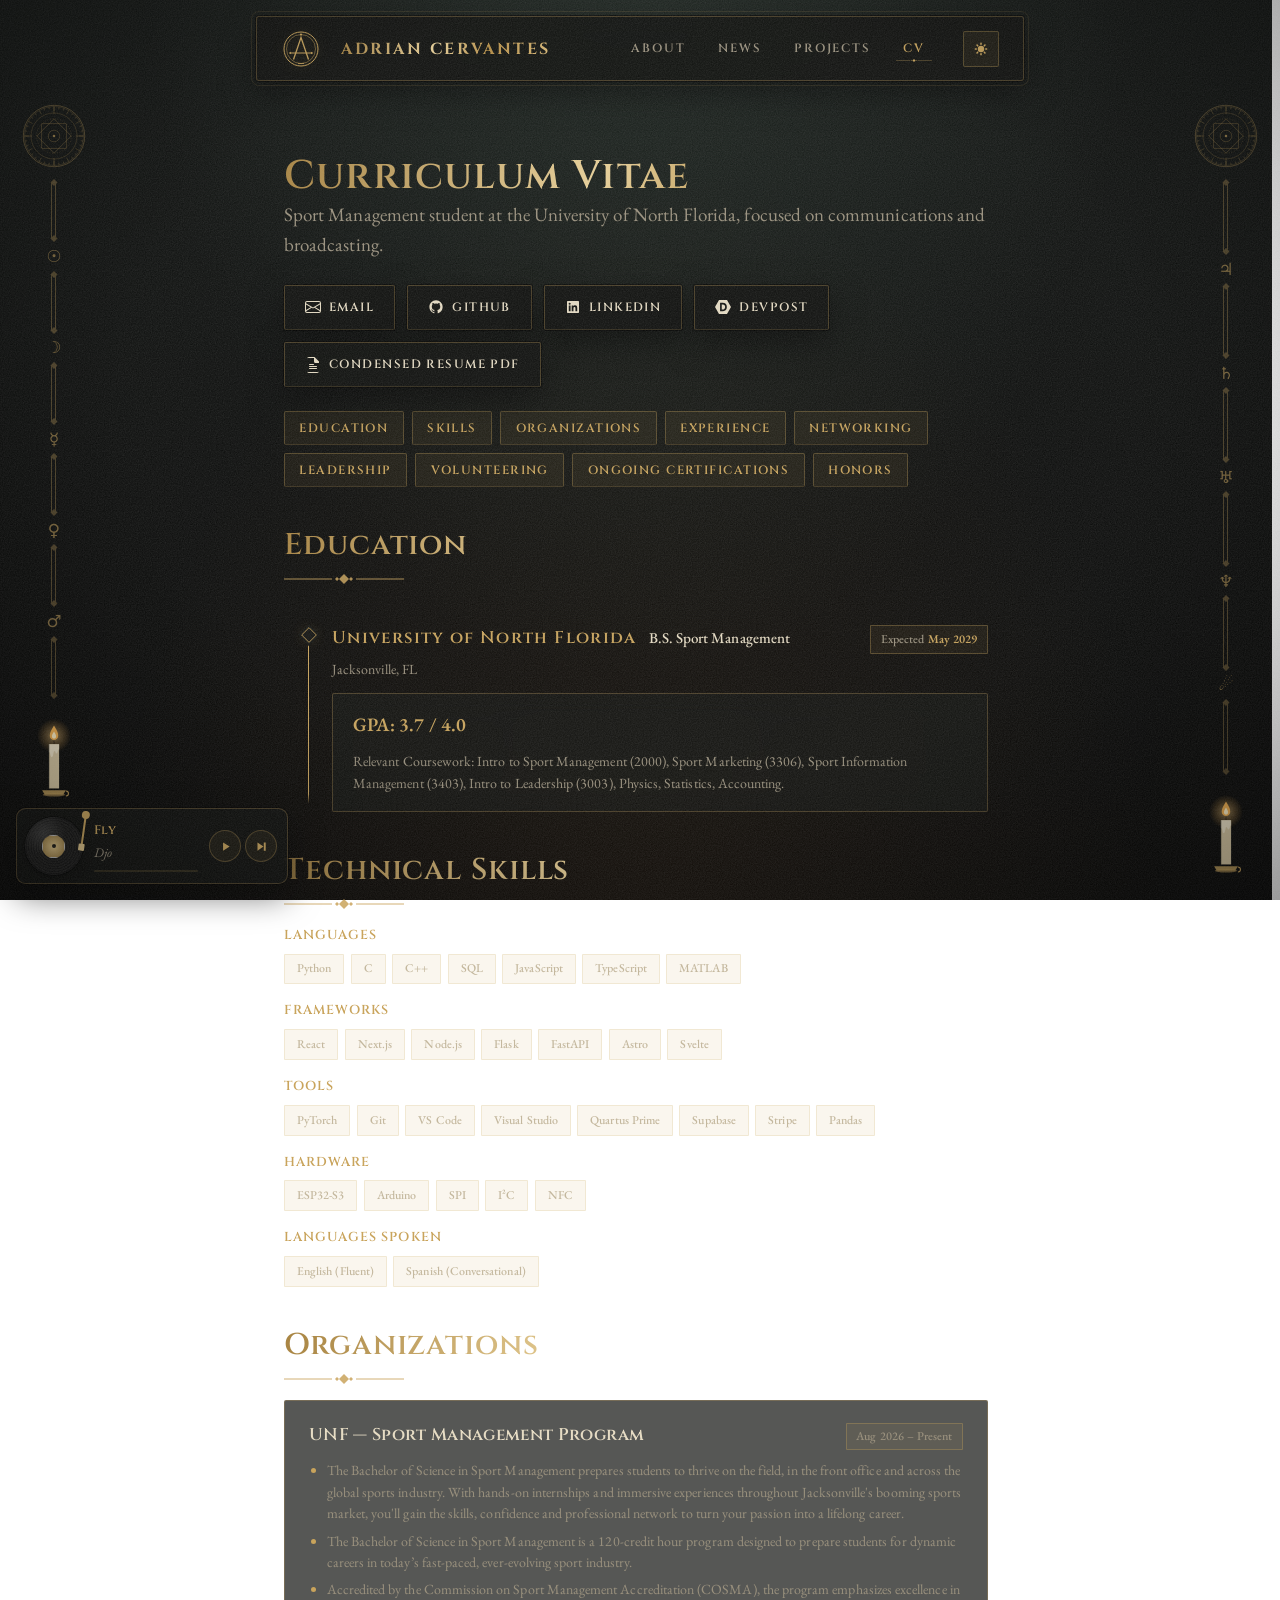
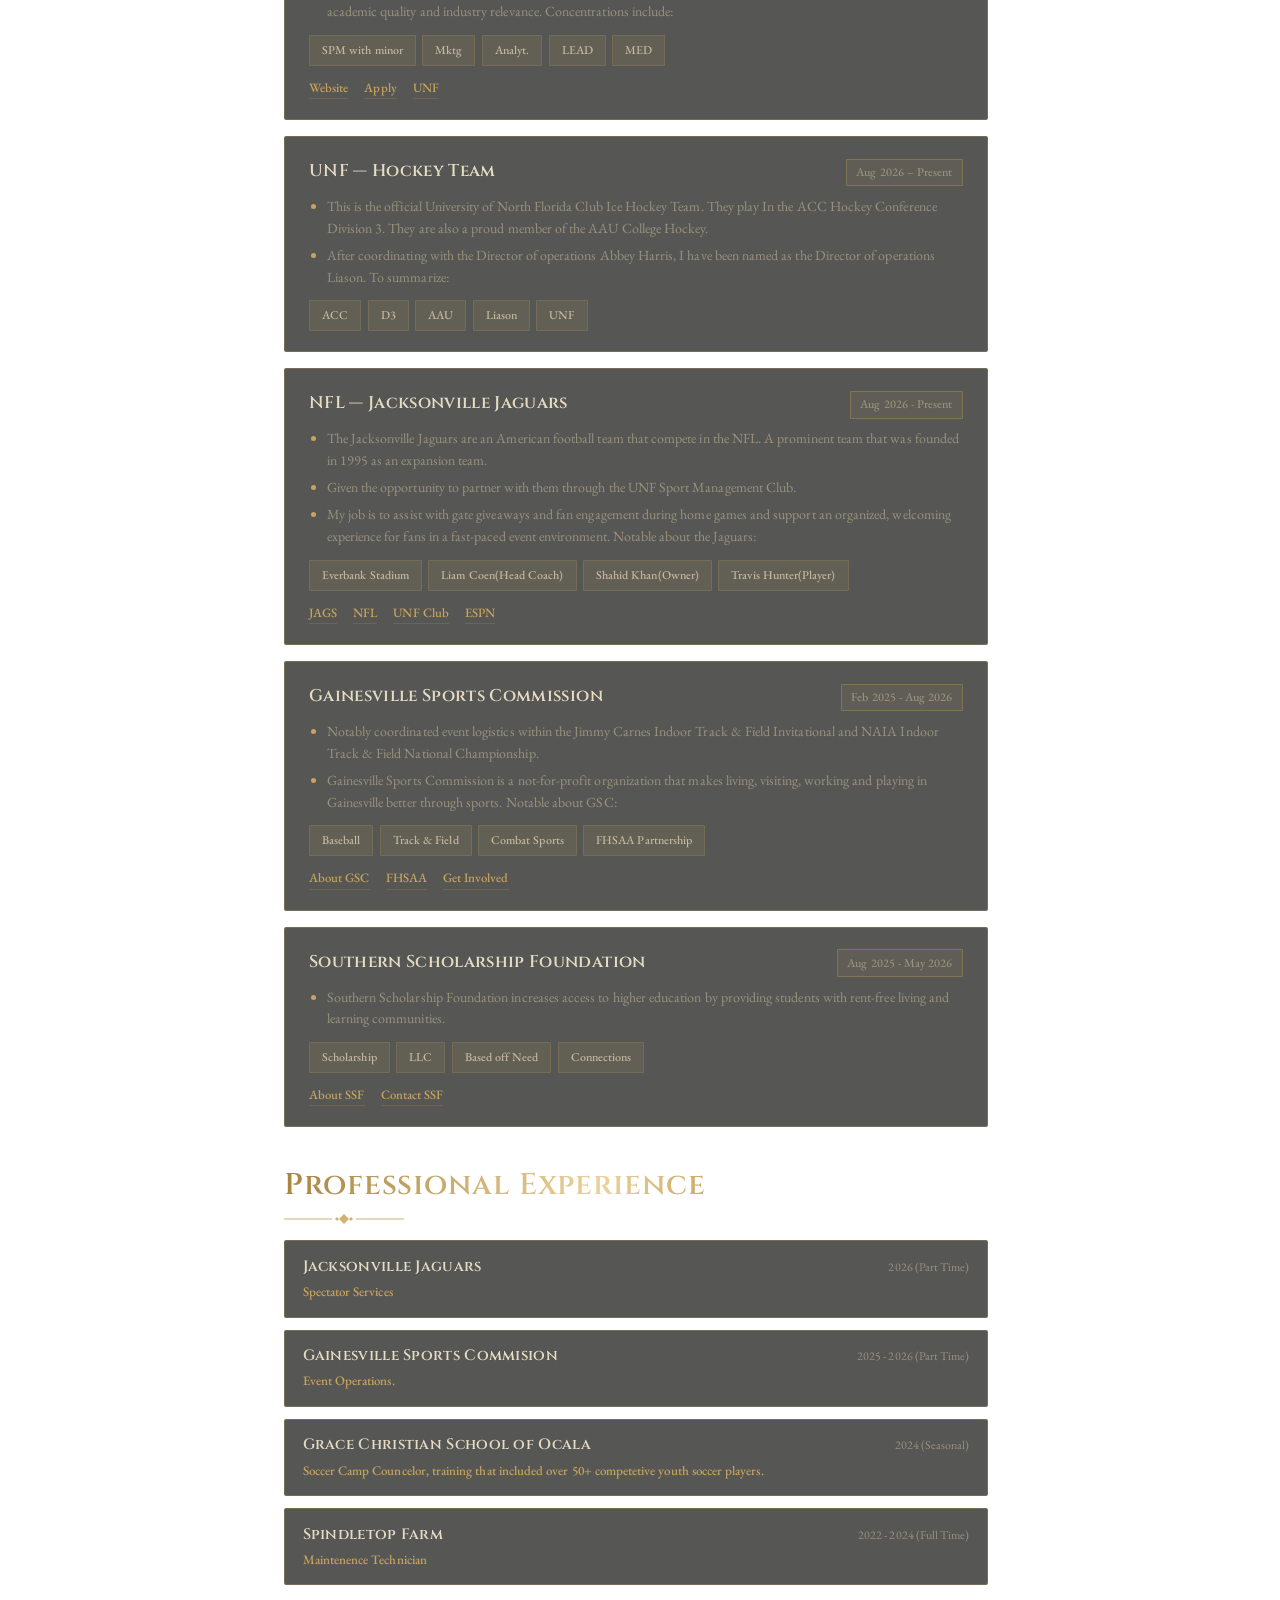
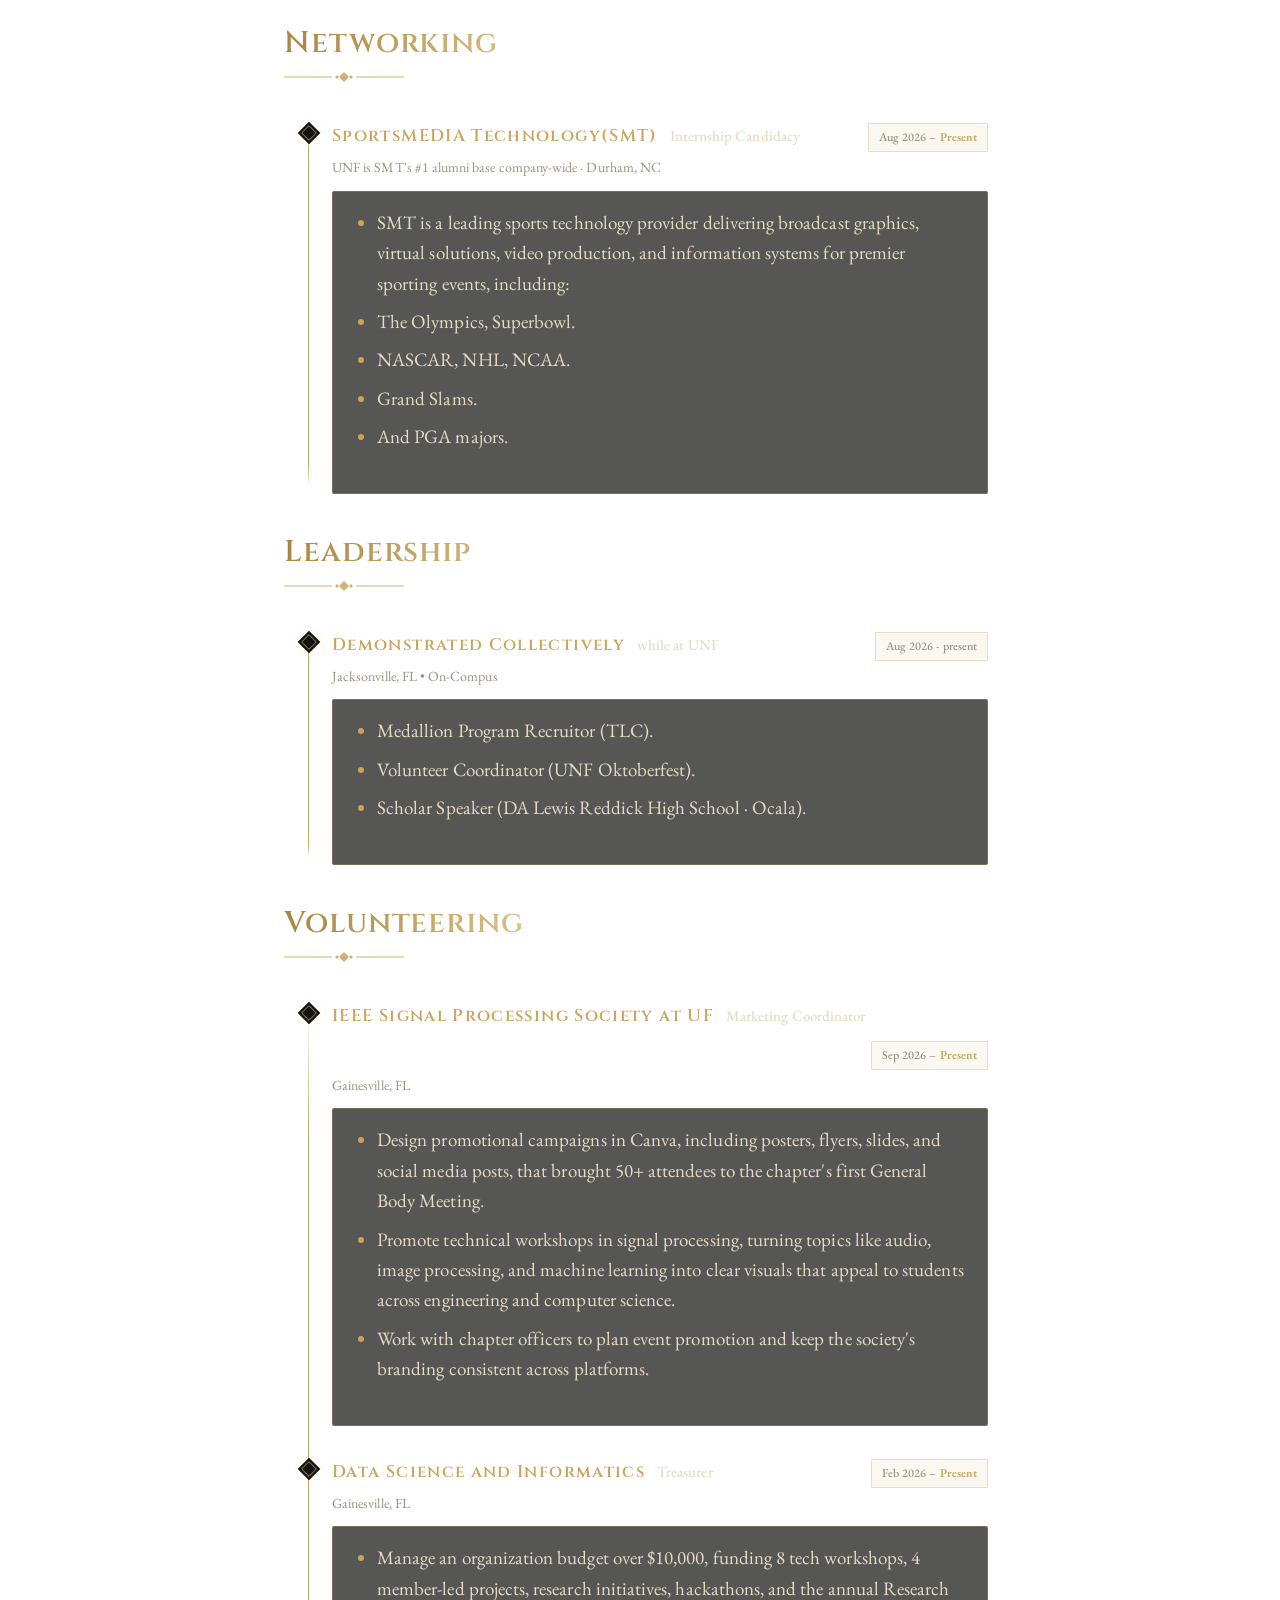
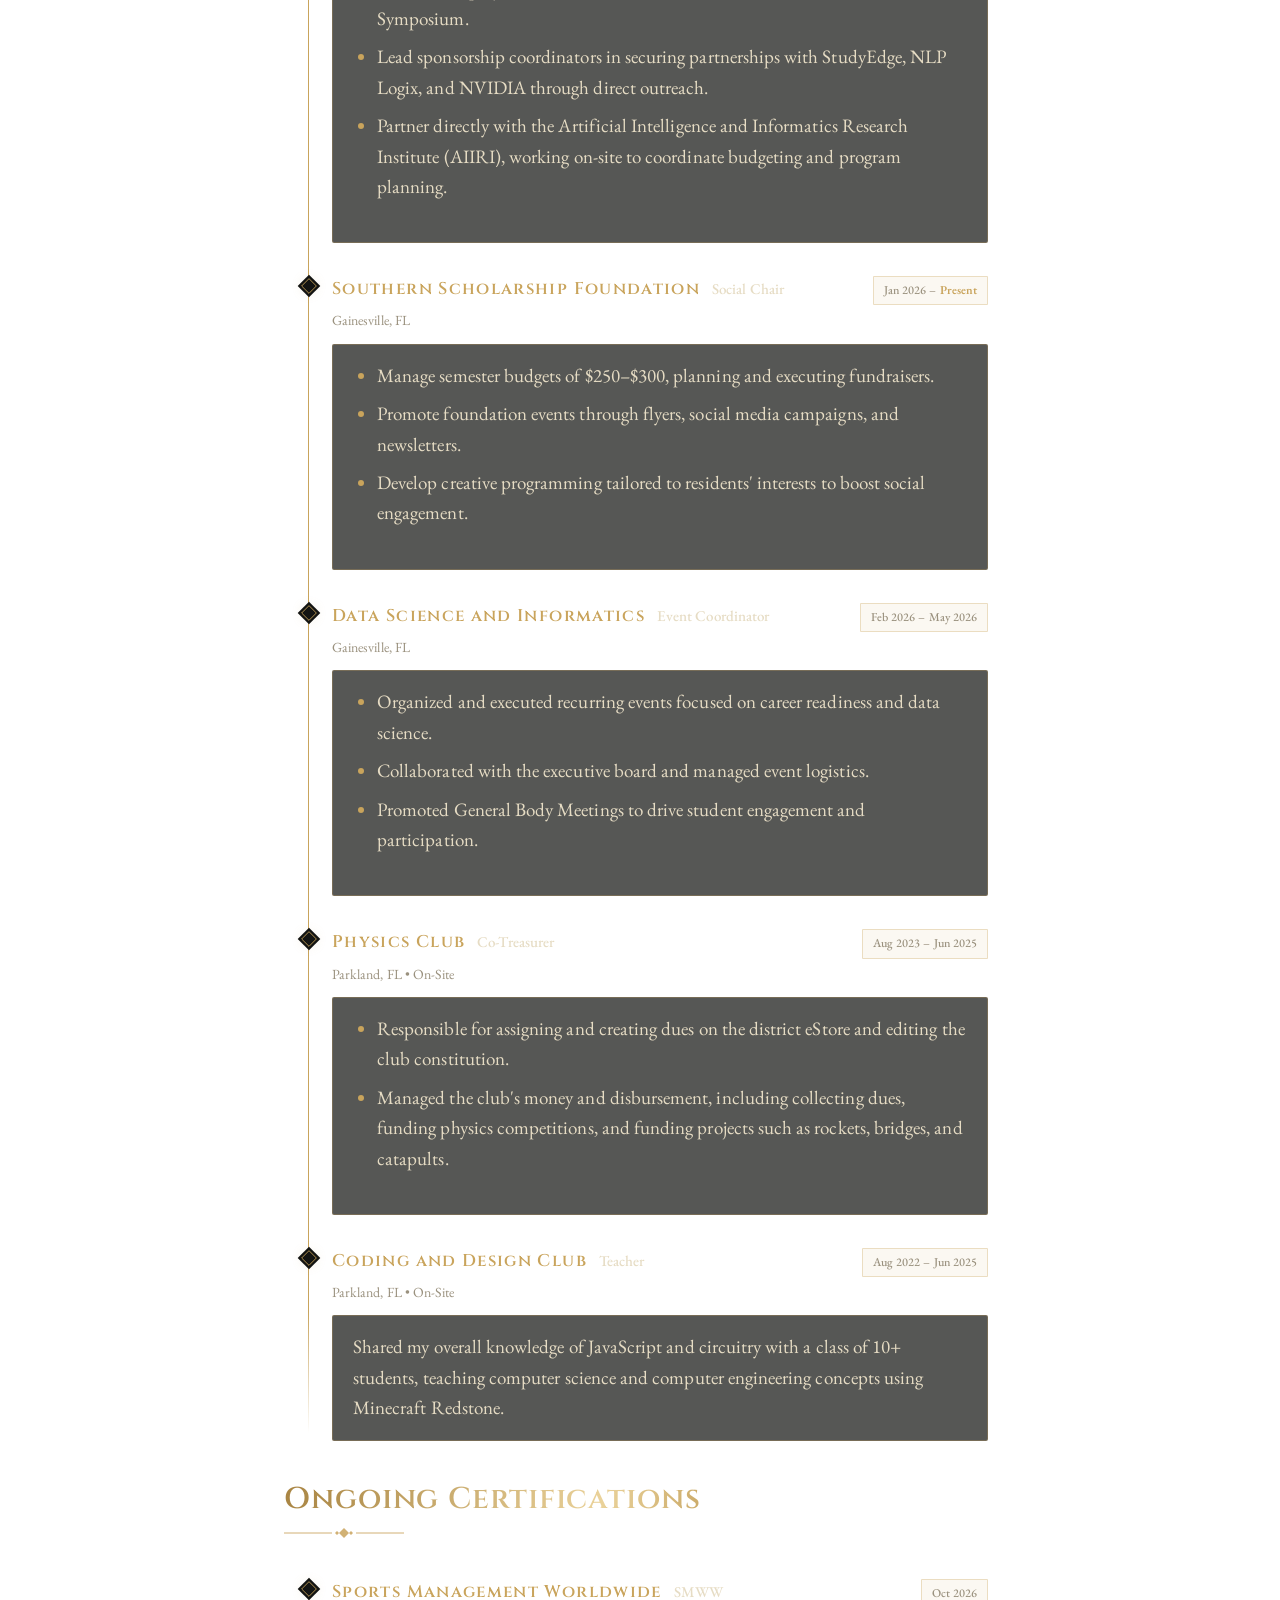
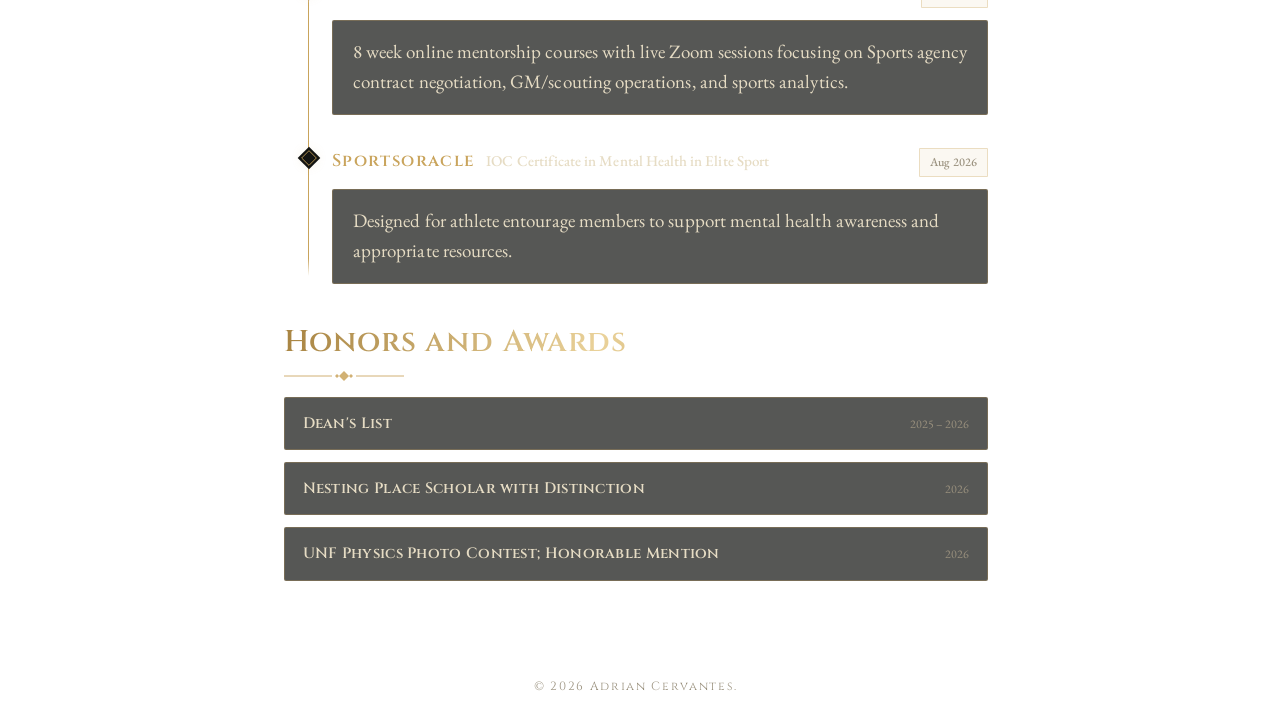
==== experience.html @ 5e9bd1b7 "Replace Bright Futures Program with UNF Physics Contest" ====
<!DOCTYPE html>
<html lang="en" class="scroll-smooth">
<head>
    <meta charset="UTF-8">
    <meta name="viewport" content="width=device-width, initial-scale=1.0">
    <title>CV - Adrian Cervantes</title>
    <meta name="description" content="CV of Adrian Cervantes - Sport Management student at the University of North Florida">
    <link rel="icon" type="image/x-icon" href="assets/favicon.ico">
    <link rel="stylesheet" href="styles.css">
    <link rel="preconnect" href="https://fonts.googleapis.com">
    <link rel="preconnect" href="https://fonts.gstatic.com" crossorigin>
    <link href="https://fonts.googleapis.com/css2?family=Cinzel:wght@400;600;700&family=EB+Garamond:ital,wght@0,400;0,500;0,600;1,400&display=swap" rel="stylesheet">
    <script>
        (function() {
            try {
                var saved = localStorage.getItem('theme');
                var theme = ['dark', 'light'].indexOf(saved) !== -1 ? saved : 'dark';
                document.documentElement.setAttribute('data-theme', theme);
            } catch (e) {
                document.documentElement.setAttribute('data-theme', 'dark');
            }
        })();
    </script>
</head>
<body class="bg-global-bg text-global-text antialiased">
    <!-- Fixed Header -->
    <header id="main-header" class="group">
        <div class="header-grid">
            <!-- Logo -->
            <div class="header-logo">
                <a href="index.html" class="group flex items-center">
                    <svg aria-hidden="true" viewBox="0 0 40 40" fill="none" stroke="currentColor" xmlns="http://www.w3.org/2000/svg" style="width: 2.5rem; height: 2.5rem; color: var(--color-primary);">
                        <title>Adrian Cervantes</title>
                        <circle cx="20" cy="20" r="17" stroke-width="1"/>
                        <circle cx="20" cy="20" r="14.5" stroke-width="0.5"/>
                        <path d="M12.5 30.5 20 8.5 27.5 30.5" stroke-width="1.3" stroke-linejoin="miter"/>
                        <path d="M9 24h22" stroke-width="1"/>
                        <path d="M8 24l1.2-1.2 1.2 1.2-1.2 1.2zM29.6 24l1.2-1.2 1.2 1.2-1.2 1.2z" fill="currentColor" stroke="none"/>
                        <circle cx="20" cy="5.6" r="1.1" fill="currentColor" stroke="none"/>
                        <path d="M17 34.5h6" stroke-width="0.8"/>
                    </svg>
                </a>
            </div>

            <!-- Title -->
            <div class="header-title">
                <a href="index.html" style="text-decoration: none; color: inherit;">
                    <span class="text-xl font-bold sm:text-2xl">Adrian Cervantes</span>
                </a>
            </div>

            <!-- Desktop Navigation -->
            <nav class="mobile-nav-menu header-nav" id="navigation-menu">
                <a href="index.html#about">About</a>
                <a href="news.html">News</a>
                <a href="projects.html">Projects</a>
                <a href="experience.html" class="active">CV</a>
            </nav>

            <!-- Controls -->
            <div class="header-controls">
                <!-- Theme Toggle -->
                <button id="theme-toggle" aria-label="Switch to dark theme">
                    <svg class="sun-icon h-4 w-4" fill="currentColor" viewBox="0 0 20 20">
                        <path fill-rule="evenodd" d="M10 2a1 1 0 011 1v1a1 1 0 11-2 0V3a1 1 0 011-1zm4 8a4 4 0 11-8 0 4 4 0 018 0zm-.464 4.95l.707.707a1 1 0 001.414-1.414l-.707-.707a1 1 0 00-1.414 1.414zm2.12-10.607a1 1 0 010 1.414l-.706.707a1 1 0 11-1.414-1.414l.707-.707a1 1 0 011.414 0zM17 11a1 1 0 100-2h-1a1 1 0 100 2h1zm-7 4a1 1 0 011 1v1a1 1 0 11-2 0v-1a1 1 0 011-1zM5.05 6.464A1 1 0 106.465 5.05l-.708-.707a1 1 0 00-1.414 1.414l.707.707zm1.414 8.486l-.707.707a1 1 0 01-1.414-1.414l.707-.707a1 1 0 011.414 1.414zM4 11a1 1 0 100-2H3a1 1 0 000 2h1z" clip-rule="evenodd"></path>
                    </svg>
                    <svg class="moon-icon h-4 w-4" fill="currentColor" viewBox="0 0 20 20">
                        <path d="M17.293 13.293A8 8 0 016.707 2.707a8.001 8.001 0 1010.586 10.586z"></path>
                    </svg>
                </button>


                <!-- Mobile Menu Toggle -->
                <button id="toggle-navigation-menu" aria-expanded="false" aria-label="Toggle navigation menu">
                    <svg class="h-5 w-5" fill="none" stroke="currentColor" viewBox="0 0 24 24">
                        <path stroke-linecap="round" stroke-linejoin="round" stroke-width="2" d="M4 6h16M4 12h16M4 18h16"></path>
                    </svg>
                    <svg class="h-5 w-5" fill="none" stroke="currentColor" viewBox="0 0 24 24">
                        <path stroke-linecap="round" stroke-linejoin="round" stroke-width="2" d="M6 18L18 6M6 6l12 12"></path>
                    </svg>
                </button>
            </div>
        </div>
    </header>

    <!-- Main Content -->
    <main class="mx-auto max-w-3xl px-4 sm:px-8">
        <!-- CV Section -->
        <section id="cv" class="mb-16">
            <div class="prose" id="experience-content">
                <h1>Curriculum Vitae</h1>
                <p style="margin-top: -1rem; color: var(--color-secondary);">Sport Management student at the University of North Florida, focused on communications and broadcasting.</p>

                <div class="contact-links" style="margin-top: 1rem; margin-bottom: 0;">
                    <a href="mailto:n01603482@unf.edu">
                        <svg xmlns="http://www.w3.org/2000/svg" width="16" height="16" fill="currentColor" viewBox="0 0 16 16"><path d="M0 4a2 2 0 0 1 2-2h12a2 2 0 0 1 2 2v8a2 2 0 0 1-2 2H2a2 2 0 0 1-2-2zm2-1a1 1 0 0 0-1 1v.217l7 4.2 7-4.2V4a1 1 0 0 0-1-1zm13 2.383-4.708 2.825L15 11.105zm-.034 6.876-5.64-3.471L8 9.583l-1.326-.795-5.64 3.47A1 1 0 0 0 2 13h12a1 1 0 0 0 .966-.741M1 11.105l4.708-2.897L1 5.383z"/></svg>
                        Email
                    </a>
                    <a href="https://github.com/cervantesac2345-coder" target="_blank" rel="noopener">
                        <svg xmlns="http://www.w3.org/2000/svg" width="16" height="16" fill="currentColor" viewBox="0 0 24 24"><path fill-rule="evenodd" clip-rule="evenodd" d="M12.026 2c-5.509 0-9.974 4.465-9.974 9.974 0 4.406 2.857 8.145 6.821 9.465.499.09.679-.217.679-.481 0-.237-.008-.865-.011-1.696-2.775.602-3.361-1.338-3.361-1.338-.452-1.152-1.107-1.459-1.107-1.459-.905-.619.069-.605.069-.605 1.002.07 1.527 1.028 1.527 1.028.89 1.524 2.336 1.084 2.902.829.091-.645.351-1.085.635-1.334-2.214-.251-4.542-1.107-4.542-4.93 0-1.087.389-1.979 1.024-2.675-.101-.253-.446-1.268.099-2.64 0 0 .837-.269 2.742 1.021a9.582 9.582 0 0 1 2.496-.336 9.554 9.554 0 0 1 2.496.336c1.906-1.291 2.742-1.021 2.742-1.021.545 1.372.203 2.387.099 2.64.64.696 1.024 1.587 1.024 2.675 0 3.833-2.33 4.675-4.552 4.922.355.308.675.916.675 1.846 0 1.334-.012 2.41-.012 2.737 0 .267.178.577.687.479C19.146 20.115 22 16.379 22 11.974 22 6.465 17.535 2 12.026 2z"/></svg>
                        GitHub
                    </a>
                    <a href="https://www.linkedin.com/in/adrian-cervantes-%E2%84%A2%EF%B8%8F-39b994387/" target="_blank" rel="noopener">
                        <svg xmlns="http://www.w3.org/2000/svg" width="16" height="16" fill="currentColor" viewBox="0 0 24 24"><path d="M20 3H4a1 1 0 0 0-1 1v16a1 1 0 0 0 1 1h16a1 1 0 0 0 1-1V4a1 1 0 0 0-1-1zM8.339 18.337H5.667v-8.59h2.672v8.59zM7.003 8.574a1.548 1.548 0 1 1 0-3.096 1.548 1.548 0 0 1 0 3.096zm11.335 9.763h-2.669V14.16c0-.996-.018-2.277-1.388-2.277-1.39 0-1.601 1.086-1.601 2.207v4.248h-2.667v-8.59h2.56v1.174h.037c.355-.675 1.227-1.387 2.524-1.387 2.704 0 3.203 1.778 3.203 4.092v4.71z"/></svg>
                        LinkedIn
                    </a>
                    <a href="https://devpost.com/cervantesac2345?ref_content=user-portfolio&ref_feature=portfolio&ref_medium=global-nav" target="_blank" rel="noopener">
                        <svg role="img" xmlns="http://www.w3.org/2000/svg" width="16" height="16" fill="currentColor" viewBox="0 0 24 24"><path d="M6.002 1.61L0 12.004 6.002 22.39h11.996L24 12.004 17.998 1.61zm1.593 4.084h3.947c3.605 0 6.276 1.695 6.276 6.31 0 4.436-3.21 6.302-6.456 6.302H7.595zm2.517 2.449v7.714h1.241c2.646 0 3.862-1.55 3.862-3.861.009-2.569-1.096-3.853-3.767-3.853Z"/></svg>
                        Devpost
                    </a>
                    <a href="Adrian Cervantes UResume (1).pdf" target="_blank" rel="noopener">
                        <svg xmlns="http://www.w3.org/2000/svg" width="16" height="16" fill="currentColor" viewBox="0 0 16 16"><path d="M4 0a2 2 0 0 0-2 2v12a2 2 0 0 0 2 2h8a2 2 0 0 0 2-2V4.5L9.5 0H4zM9 1v3.5A1.5 1.5 0 0 0 10.5 6H14v8a1 1 0 0 1-1 1H3a1 1 0 0 1-1-1V2a1 1 0 0 1 1-1h6z"/><path d="M4.5 12a.5.5 0 0 1 0-1h7a.5.5 0 0 1 0 1h-7zm0-2a.5.5 0 0 1 0-1h7a.5.5 0 0 1 0 1h-7zm0-2a.5.5 0 0 1 0-1h4a.5.5 0 0 1 0 1h-4z"/></svg>
                        Condensed Resume PDF
                    </a>
                </div>

                <!-- Jump Nav -->
                <nav class="cv-jumpnav">
                    <a href="#cv-education">Education</a>
                    <a href="#cv-skills">Skills</a>
                    <a href="#cv-projects">Organizations</a>
                    <a href="#cv-hackathons">Experience</a>
                    <a href="#cv-research">Networking</a>
                    <a href="#cv-work">Leadership</a>
                    <a href="#cv-leadership">Volunteering</a>
                    <a href="#cv-certifications">Ongoing Certifications</a>
                    <a href="#cv-honors">Honors</a>
                </nav>

                <!-- Education -->
                <h2 id="cv-education">Education</h2>
                <div class="timeline">
                    <div class="timeline-item">
                        <span class="timeline-dot"></span>
                        <div class="timeline-header">
                            <span class="timeline-org">University of North Florida</span>
                            <span class="timeline-role">B.S. Sport Management</span>
                            <span class="timeline-dates">Expected <strong class="text-accent">May 2029</strong></span>
                        </div>
                        <div class="timeline-meta">Jacksonville, FL</div>
                        <div class="timeline-desc">
                            <strong style="color: var(--color-primary);">GPA: 3.7 / 4.0</strong>
                            <div style="margin-top: 0.6rem; font-size: 0.875rem; color: var(--color-secondary);">
                                Relevant Coursework: Intro to Sport Management (2000), Sport Marketing (3306), Sport Information Management (3403), Intro to Leadership (3003), Physics, Statistics, Accounting.
                            </div>
                        </div>
                    </div>
                </div>

                <!-- Skills -->
                <h2 id="cv-skills">Technical Skills</h2>
                <div class="skill-row">
                    <span class="skill-label">Languages</span>
                    <div class="skill-chips">
                        <span class="skill-chip">Python</span>
                        <span class="skill-chip">C</span>
                        <span class="skill-chip">C++</span>
                        <span class="skill-chip">SQL</span>
                        <span class="skill-chip">JavaScript</span>
                        <span class="skill-chip">TypeScript</span>
                        <span class="skill-chip">MATLAB</span>
                    </div>
                </div>
                <div class="skill-row">
                    <span class="skill-label">Frameworks</span>
                    <div class="skill-chips">
                        <span class="skill-chip">React</span>
                        <span class="skill-chip">Next.js</span>
                        <span class="skill-chip">Node.js</span>
                        <span class="skill-chip">Flask</span>
                        <span class="skill-chip">FastAPI</span>
                        <span class="skill-chip">Astro</span>
                        <span class="skill-chip">Svelte</span>
                    </div>
                </div>
                <div class="skill-row">
                    <span class="skill-label">Tools</span>
                    <div class="skill-chips">
                        <span class="skill-chip">PyTorch</span>
                        <span class="skill-chip">Git</span>
                        <span class="skill-chip">VS Code</span>
                        <span class="skill-chip">Visual Studio</span>
                        <span class="skill-chip">Quartus Prime</span>
                        <span class="skill-chip">Supabase</span>
                        <span class="skill-chip">Stripe</span>
                        <span class="skill-chip">Pandas</span>
                    </div>
                </div>
                <div class="skill-row">
                    <span class="skill-label">Hardware</span>
                    <div class="skill-chips">
                        <span class="skill-chip">ESP32-S3</span>
                        <span class="skill-chip">Arduino</span>
                        <span class="skill-chip">SPI</span>
                        <span class="skill-chip">I&#178;C</span>
                        <span class="skill-chip">NFC</span>
                    </div>
                </div>
                <div class="skill-row">
                    <span class="skill-label">Languages Spoken</span>
                    <div class="skill-chips">
                        <span class="skill-chip">English (Fluent)</span>
                        <span class="skill-chip">Spanish (Conversational)</span>
                    </div>
                </div>

                <!-- Organizations -->
                <h2 id="cv-projects">Organizations</h2>

                <div class="cv-project-entry">
                    <div class="cv-project-header">
                        <span class="cv-project-title">UNF — Sport Management Program</span>
                        <span class="cv-project-meta">Aug 2026 – Present</span>
                    </div>
                    <div class="cv-project-desc">
                        <ul>
                            <li>The Bachelor of Science in Sport Management prepares students to thrive on the field, in the front office and across the global sports industry. With hands-on internships and immersive experiences throughout Jacksonville's booming sports market, you'll gain the skills, confidence and professional network to turn your passion into a lifelong career.</li>
                            <li>The Bachelor of Science in Sport Management is a 120-credit hour program designed to prepare students for dynamic careers in today’s fast-paced, ever-evolving sport industry.</li>
                            <li> Accredited by the Commission on Sport Management Accreditation (COSMA), the program emphasizes excellence in academic quality and industry relevance. Concentrations include:</li>
                        </ul>
                    </div>
                    <div class="cv-project-tags">
                        <span class="skill-chip">SPM with minor</span>
                        <span class="skill-chip">Mktg</span>
                        <span class="skill-chip">Analyt.</span>
                        <span class="skill-chip">LEAD</span>
                        <span class="skill-chip">MED</span>
                    </div>
                    <div class="cv-project-links">
                        <a href="https://www.unf.edu/silverfield/loci/sport/index.html" target="_blank" rel="noopener">Website</a>
                        <a href="https://www.unf.edu/apply/index.html" target="_blank" rel="noopener">Apply</a>
                        <a href="https://www.unf.edu/">UNF</a>
                    </div>
                </div>

                <div class="cv-project-entry">
                    <div class="cv-project-header">
                        <span class="cv-project-title">UNF — Hockey Team</span>
                        <span class="cv-project-meta">Aug 2026 – Present</span>
                    </div>
                    <div class="cv-project-desc">
                        <ul>
                            <li>This is the official University of North Florida Club Ice Hockey Team. They play In the ACC Hockey Conference Division 3. They are also a proud member of the AAU College Hockey.</li>
                            <li>After coordinating with the Director of operations Abbey Harris, I have been named as the Director of operations Liason. To summarize:</li>
                        </ul>
                    </div>
                    <div class="cv-project-tags">
                        <span class="skill-chip">ACC</span>
                        <span class="skill-chip">D3</span>
                        <span class="skill-chip">AAU</span>
                        <span class="skill-chip">Liason</span>
                        <span class="skill-chip">UNF</span>
                    </div>
                </div>

                <div class="cv-project-entry">
                    <div class="cv-project-header">
                        <span class="cv-project-title">NFL — Jacksonville Jaguars</span>
                        <span class="cv-project-meta">Aug 2026 - Present</span>
                    </div>
                    <div class="cv-project-desc">
                        <ul>
                            <li>The Jacksonville Jaguars are an American football team that compete in the NFL. A prominent team that was founded in 1995 as an expansion team.</li>
                            <li>Given the opportunity to partner with them through the UNF Sport Management Club.</li>
                            <li>My job is to assist with gate giveaways and fan engagement during home games and support an organized, welcoming experience for fans in a fast-paced event environment. Notable about the Jaguars:</li>
                        </ul>
                    </div>
                    <div class="cv-project-tags">
                        <span class="skill-chip">Everbank Stadium</span>
                        <span class="skill-chip">Liam Coen(Head Coach)</span>
                        <span class="skill-chip">Shahid Khan(Owner)</span>
                        <span class="skill-chip">Travis Hunter(Player)</span>
                    </div>
                    <div class="cv-project-links">
                        <a href="https://www.jaguars.com/" target="_blank" rel="noopener">JAGS</a>
                        <a href="https://www.nfl.com/" target="_blank" rel="noopener">NFL</a>
                        <a href="https://www.instagram.com/unfsportmanagement/" target="_blank" rel="noopener">UNF Club</a>
                        <a href="https://www.espn.com/nfl/team/_/name/jax/jacksonville-jaguars" target="_blank" rel="noopener">ESPN</a>
                    </div>
                </div>

                <div class="cv-project-entry">
                    <div class="cv-project-header">
                        <span class="cv-project-title">Gainesville Sports Commission</span>
                        <span class="cv-project-meta">Feb 2025 - Aug 2026</span>
                    </div>
                    <div class="cv-project-desc">
                        <ul>
                            <li>Notably coordinated event logistics within the Jimmy Carnes Indoor Track & Field Invitational and NAIA Indoor Track & Field National Championship.</li>
                            <li>Gainesville Sports Commission is a not-for-profit organization that makes living, visiting, working and playing in Gainesville better through sports. Notable about GSC:</li>
                        </ul>
                    </div>
                    <div class="cv-project-tags">
                        <span class="skill-chip">Baseball</span>
                        <span class="skill-chip">Track & Field</span>
                        <span class="skill-chip">Combat Sports</span>
                        <span class="skill-chip">FHSAA Partnership</span>
                    </div>
                    <div class="cv-project-links">
                        <a href="https://www.gainesvillesportscommission.com/" target="_blank" rel="noopener">About GSC</a>
                        <a href="https://fhsaa.com/" target="_blank" rel="noopener">FHSAA</a>
                        <a href="https://www.gainesvillesportscommission.com/contact-us/">Get Involved</a>
                    </div>
                </div>

                <div class="cv-project-entry">
                    <div class="cv-project-header">
                        <span class="cv-project-title">Southern Scholarship Foundation</span>
                        <span class="cv-project-meta">Aug 2025 - May 2026</span>
                    </div>
                    <div class="cv-project-desc">
                        <ul>
                            <li>Southern Scholarship Foundation increases access to higher education by providing students with rent-free living and learning communities.</li>
                        </ul>
                    </div>
                    <div class="cv-project-tags">
                        <span class="skill-chip">Scholarship</span>
                        <span class="skill-chip">LLC</span>
                        <span class="skill-chip">Based off Need</span>
                        <span class="skill-chip">Connections</span>
                    </div>
                    <div class="cv-project-links">
                        <a href="https://southernscholarship.org/about-ssf/">About SSF</a>
                        <a href="https://southernscholarship.org/contact/">Contact SSF</a>
                    </div>
                </div>


                <!-- Professional Experience -->
                <h2 id="cv-hackathons">Professional Experience</h2>

                <div class="honors-list">
                    <div class="honor-item">
                        <span class="honor-title">Jacksonville Jaguars</span>
                        <span class="honor-year">2026 (Part Time)</span>
                        <span class="honor-note">Spectator Services</span>
                    </div>
                    <div class="honor-item">
                        <span class="honor-title">Gainesville Sports Commision</span>
                        <span class="honor-year">2025 - 2026 (Part Time)</span>
                        <span class="honor-note">Event Operations.</span>
                    </div>
                    <div class="honor-item">
                        <span class="honor-title">Grace Christian School of Ocala</span>
                        <span class="honor-year">2024 (Seasonal)</span>
                        <span class="honor-note">Soccer Camp Councelor, training that included over 50+ competetive youth soccer players.</span>
                    </div>
                    <div class="honor-item">
                        <span class="honor-title">Spindletop Farm</span>
                        <span class="honor-year">2022 - 2024 (Full Time)</span>
                        <span class="honor-note">Maintenence Technician</span>
                    </div>
                </div>

                <!-- Networking -->
                <h2 id="cv-research">Networking</h2>
                <div class="timeline">
                    <div class="timeline-item">
                        <span class="timeline-dot"></span>
                        <div class="timeline-header">
                            <span class="timeline-org">SportsMEDIA Technology(SMT)</span>
                            <span class="timeline-role">Internship Candidacy</span>
                            <span class="timeline-dates">Aug 2026 – <strong class="text-accent">Present</strong></span>
                        </div>
                        <div class="timeline-meta">UNF is SMT's #1 alumni base company-wide · Durham, NC</div>
                        <div class="timeline-desc">
                            <ul>
                                <li>SMT is a leading sports technology provider delivering broadcast graphics, virtual solutions, video production, and information systems for premier sporting events, including:</li>
                                <li>The Olympics, Superbowl.</li>
                                <li>NASCAR, NHL, NCAA.</li>
                                <li>Grand Slams.</li>
                                <li>And PGA majors.</li>
                            </ul>
                        </div>
                    </div>
                </div>

                <!-- Leadership -->
                <h2 id="cv-work">Leadership</h2>
                <div class="timeline">
                    <div class="timeline-item">
                        <span class="timeline-dot"></span>
                        <div class="timeline-header">
                            <span class="timeline-org">Demonstrated Collectively</span>
                            <span class="timeline-role">while at UNF</span>
                            <span class="timeline-dates">Aug 2026 - present</span>
                        </div>
                        <div class="timeline-meta">Jacksonville, FL • On-Compus</div>
                        <div class="timeline-desc">
                            <ul>
                                <li>Medallion Program Recruitor (TLC).</li>
                                <li>Volunteer Coordinator (UNF Oktoberfest).</li>
                                <li>Scholar Speaker (DA Lewis Reddick High School · Ocala).</li>
                            </ul>
                        </div>
                    </div>
                </div>

                <!-- Volunteering -->
                <h2 id="cv-leadership">Volunteering</h2>
                <div class="timeline">
                    <div class="timeline-item">
                        <span class="timeline-dot"></span>
                        <div class="timeline-header">
                            <span class="timeline-org">IEEE Signal Processing Society at UF</span>
                            <span class="timeline-role">Marketing Coordinator</span>
                            <span class="timeline-dates">Sep 2026 – <strong class="text-accent">Present</strong></span>
                        </div>
                        <div class="timeline-meta">Gainesville, FL</div>
                        <div class="timeline-desc">
                            <ul>
                                <li>Design promotional campaigns in Canva, including posters, flyers, slides, and social media posts, that brought 50+ attendees to the chapter's first General Body Meeting.</li>
                                <li>Promote technical workshops in signal processing, turning topics like audio, image processing, and machine learning into clear visuals that appeal to students across engineering and computer science.</li>
                                <li>Work with chapter officers to plan event promotion and keep the society's branding consistent across platforms.</li>
                            </ul>
                        </div>
                    </div>

                    <div class="timeline-item">
                        <span class="timeline-dot"></span>
                        <div class="timeline-header">
                            <span class="timeline-org">Data Science and Informatics</span>
                            <span class="timeline-role">Treasurer</span>
                            <span class="timeline-dates">Feb 2026 – <strong class="text-accent">Present</strong></span>
                        </div>
                        <div class="timeline-meta">Gainesville, FL</div>
                        <div class="timeline-desc">
                            <ul>
                                <li>Manage an organization budget over $10,000, funding 8 tech workshops, 4 member-led projects, research initiatives, hackathons, and the annual Research Symposium.</li>
                                <li>Lead sponsorship coordinators in securing partnerships with StudyEdge, NLP Logix, and NVIDIA through direct outreach.</li>
                                <li>Partner directly with the Artificial Intelligence and Informatics Research Institute (AIIRI), working on-site to coordinate budgeting and program planning.</li>
                            </ul>
                        </div>
                    </div>

                    <div class="timeline-item">
                        <span class="timeline-dot"></span>
                        <div class="timeline-header">
                            <span class="timeline-org">Southern Scholarship Foundation</span>
                            <span class="timeline-role">Social Chair</span>
                            <span class="timeline-dates">Jan 2026 – <strong class="text-accent">Present</strong></span>
                        </div>
                        <div class="timeline-meta">Gainesville, FL</div>
                        <div class="timeline-desc">
                            <ul>
                                <li>Manage semester budgets of $250–$300, planning and executing fundraisers.</li>
                                <li>Promote foundation events through flyers, social media campaigns, and newsletters.</li>
                                <li>Develop creative programming tailored to residents' interests to boost social engagement.</li>
                            </ul>
                        </div>
                    </div>

                    <div class="timeline-item">
                        <span class="timeline-dot"></span>
                        <div class="timeline-header">
                            <span class="timeline-org">Data Science and Informatics</span>
                            <span class="timeline-role">Event Coordinator</span>
                            <span class="timeline-dates">Feb 2026 – May 2026</span>
                        </div>
                        <div class="timeline-meta">Gainesville, FL</div>
                        <div class="timeline-desc">
                            <ul>
                                <li>Organized and executed recurring events focused on career readiness and data science.</li>
                                <li>Collaborated with the executive board and managed event logistics.</li>
                                <li>Promoted General Body Meetings to drive student engagement and participation.</li>
                            </ul>
                        </div>
                    </div>

                    <div class="timeline-item">
                        <span class="timeline-dot"></span>
                        <div class="timeline-header">
                            <span class="timeline-org">Physics Club</span>
                            <span class="timeline-role">Co-Treasurer</span>
                            <span class="timeline-dates">Aug 2023 – Jun 2025</span>
                        </div>
                        <div class="timeline-meta">Parkland, FL • On-Site</div>
                        <div class="timeline-desc">
                            <ul>
                                <li>Responsible for assigning and creating dues on the district eStore and editing the club constitution.</li>
                                <li>Managed the club's money and disbursement, including collecting dues, funding physics competitions, and funding projects such as rockets, bridges, and catapults.</li>
                            </ul>
                        </div>
                    </div>

                    <div class="timeline-item">
                        <span class="timeline-dot"></span>
                        <div class="timeline-header">
                            <span class="timeline-org">Coding and Design Club</span>
                            <span class="timeline-role">Teacher</span>
                            <span class="timeline-dates">Aug 2022 – Jun 2025</span>
                        </div>
                        <div class="timeline-meta">Parkland, FL • On-Site</div>
                        <div class="timeline-desc">Shared my overall knowledge of JavaScript and circuitry with a class of 10+ students, teaching computer science and computer engineering concepts using Minecraft Redstone.</div>
                    </div>
                </div>

                <!-- Ongoing Certifications -->
                <h2 id="cv-certifications">Ongoing Certifications</h2>
                <div class="timeline">
                    <div class="timeline-item">
                        <span class="timeline-dot"></span>
                        <div class="timeline-header">
                            <span class="timeline-org">Sports Management Worldwide</span>
                            <span class="timeline-role">SMWW</span>
                            <span class="timeline-dates">Oct 2026</span>
                        </div>
                        <div class="timeline-desc">8 week online mentorship courses with live Zoom sessions focusing on Sports agency contract negotiation, GM/scouting operations, and sports analytics.</div>
                    </div>

                    <div class="timeline-item">
                        <span class="timeline-dot"></span>
                        <div class="timeline-header">
                            <span class="timeline-org">Sportsoracle</span>
                            <span class="timeline-role">IOC Certificate in Mental Health in Elite Sport</span>
                            <span class="timeline-dates">Aug 2026</span>
                        </div>
                        <div class="timeline-desc">Designed for athlete entourage members to support mental health awareness and appropriate resources.</div>
                    </div>
                </div>

                <!-- Honors and Awards -->
                <h2 id="cv-honors">Honors and Awards</h2>
                <div class="honors-list">
                    <div class="honor-item">
                        <span class="honor-title">Dean's List</span>
                        <span class="honor-year">2025 – 2026</span>
                    </div>
                    <div class="honor-item">
                        <span class="honor-title">Nesting Place Scholar with Distinction</span>
                        <span class="honor-year">2026</span>
                    </div>
                    <div class="honor-item">
                        <span class="honor-title">UNF Physics Photo Contest; Honorable Mention</span>
                        <span class="honor-year">2026</span>
                    </div>
                </div>
            </div>
        </section>
    </main>

    <!-- Footer -->
    <footer class="mx-auto max-w-3xl px-4 sm:px-8 py-12 text-center" style="position: relative;">
        <div style="display: flex; flex-direction: column; align-items: center; gap: 1rem;">
            <p style="color: var(--color-secondary); font-size: 0.875rem;">© 2026 Adrian Cervantes.</p>
        </div>
    </footer>

    <script src="vinyl-player.js"></script>
    <script src="script.js"></script>
</body>
</html>
---- styles.css ----
/* ===================================
   Occult Noir Design System
   Deco frames, brass, smoke and grain.
   Fonts (Cinzel, EB Garamond) load via <link> in each page.
   =================================== */


/* Reset and base styles */
* {
    box-sizing: border-box;
    margin: 0;
    padding: 0;
}

html {
    color-scheme: light dark;
    scrollbar-gutter: stable;
    scroll-behavior: smooth;
}

/* ===================================
   OCCULT NOIR palette
   Brass is the dominant hue; oxblood is a rare accent (hero role,
   blockquotes, selection). Dark "night" is the default; light is
   aged parchment and ink.
   =================================== */
:root {
    --font-display: 'Cinzel', 'Trajan Pro', 'Cormorant SC', Georgia, serif;
    --font-body: 'EB Garamond', Garamond, 'Times New Roman', Georgia, serif;

    /* Parchment — aged paper, iron-gall ink, tarnished brass */
    --color-global-bg: #e6dcc6;
    --color-global-gradient:
        radial-gradient(ellipse at 50% -10%, rgba(255, 249, 232, 0.75) 0%, transparent 60%),
        radial-gradient(ellipse at 50% 115%, rgba(70, 45, 20, 0.16) 0%, transparent 60%),
        linear-gradient(180deg, #ece3cf 0%, #e2d6bd 60%, #d7c9ab 100%);
    --color-global-text: #221c15;
    --color-primary: #6e521b;
    --color-primary-light: #9a7633;
    --color-primary-dark: #4f3a12;
    --color-secondary: #5f5443;
    --color-accent: #6e521b;
    --color-accent-2: #7d2222;
    --color-link: #6e521b;
    --color-quote: #7d2222;
    --color-border: rgba(110, 82, 27, 0.28);
    --color-card-bg: #efe7d5;
    --color-shadow: rgba(40, 28, 12, 0.08);
    --color-shadow-strong: rgba(40, 28, 12, 0.16);
    --panel: #efe7d5;

    --glass-bg: rgba(240, 232, 214, 0.94);
    --glass-bg-subtle: rgba(240, 232, 214, 0.6);
    --glass-border: rgba(110, 82, 27, 0.38);
    --glass-border-outer: rgba(110, 82, 27, 0.18);
    --glass-shadow:
        0 1px 0 rgba(255, 250, 235, 0.6) inset,
        0 2px 6px rgba(40, 28, 12, 0.06),
        0 12px 28px rgba(40, 28, 12, 0.10);
    --glass-shadow-hover:
        0 1px 0 rgba(255, 250, 235, 0.6) inset,
        0 4px 10px rgba(40, 28, 12, 0.08),
        0 18px 40px rgba(40, 28, 12, 0.16);
    --glass-blur: blur(6px);
    --glass-blur-strong: blur(10px);
    --glass-specular: none;
    --glass-prismatic: none;

    --gradient-primary: linear-gradient(100deg, #4f3a12 0%, #8a6726 45%, #5c4416 100%);
    --gradient-subtle: linear-gradient(180deg, rgba(110, 82, 27, 0.04) 0%, transparent 100%);
    --gradient-glass: linear-gradient(180deg, rgba(255, 250, 235, 0.5) 0%, rgba(240, 232, 214, 0.3) 100%);

    --logo-1: var(--color-primary);
    --logo-2: var(--color-primary-light);
    --logo-3: var(--color-accent-2);

    --color-tag-bg: rgba(110, 82, 27, 0.10);
    --color-tag-text: #4f4334;

    --button-bg: rgba(110, 82, 27, 0.08);
    --button-bg-hover: rgba(110, 82, 27, 0.16);
    --button-border: rgba(110, 82, 27, 0.35);
    --brass-glow: rgba(110, 82, 27, 0.18);
}

/* Night — smoke, lamplight, brass. A murky green haze is the only
   other hue, and it lives in the background, never on text. */
[data-theme="dark"] {
    --color-global-bg: #0c0d0c;
    --color-global-gradient:
        radial-gradient(ellipse at 50% -10%, rgba(64, 84, 72, 0.30) 0%, transparent 55%),
        radial-gradient(ellipse at 50% 115%, rgba(120, 72, 30, 0.12) 0%, transparent 60%),
        linear-gradient(180deg, #121513 0%, #0c0d0c 55%, #080807 100%);
    --color-global-text: #e6dcc4;
    --color-primary: #c9a45c;
    --color-primary-light: #e2c78a;
    --color-primary-dark: #8f7136;
    --color-secondary: #9a917e;
    --color-accent: #c9a45c;
    --color-accent-2: #c0524a;
    --color-link: #d4b06a;
    --color-quote: #c0524a;
    --color-border: rgba(201, 164, 92, 0.18);
    --color-card-bg: #131412;
    --color-shadow: rgba(0, 0, 0, 0.45);
    --color-shadow-strong: rgba(0, 0, 0, 0.65);
    --panel: #131412;

    --glass-bg: rgba(16, 17, 15, 0.94);
    --glass-bg-subtle: rgba(22, 23, 20, 0.72);
    --glass-blur: blur(8px);
    --glass-border: rgba(201, 164, 92, 0.30);
    --glass-border-outer: rgba(201, 164, 92, 0.12);
    --glass-shadow:
        0 0 0 1px rgba(0, 0, 0, 0.6),
        0 12px 32px rgba(0, 0, 0, 0.55);
    --glass-shadow-hover:
        0 0 0 1px rgba(0, 0, 0, 0.6),
        0 0 28px rgba(201, 164, 92, 0.10),
        0 18px 44px rgba(0, 0, 0, 0.7);
    --gradient-glass: linear-gradient(180deg, rgba(40, 38, 32, 0.6) 0%, rgba(16, 17, 15, 0.4) 100%);
    --glass-specular: none;
    --glass-prismatic: none;

    --gradient-primary: linear-gradient(100deg, #a88442 0%, #ead29a 45%, #b48d45 70%, #d9b977 100%);
    --gradient-subtle: linear-gradient(180deg, rgba(201, 164, 92, 0.04) 0%, transparent 100%);

    --color-tag-bg: rgba(201, 164, 92, 0.10);
    --color-tag-text: #c4b89e;

    --button-bg: rgba(201, 164, 92, 0.08);
    --button-bg-hover: rgba(201, 164, 92, 0.16);
    --button-border: rgba(201, 164, 92, 0.32);
    --brass-glow: rgba(201, 164, 92, 0.22);
}

/* Base typography - Apple SF Pro feel */
body {
    font-family: 'Inter', -apple-system, BlinkMacSystemFont, 'SF Pro Display', 'SF Pro Text', 'Helvetica Neue', Roboto, Oxygen, Ubuntu, sans-serif;
    line-height: 1.47059;
    margin: 0;
    padding: 0;
    background: var(--color-global-gradient, var(--color-global-bg));
    background-attachment: fixed;
    color: var(--color-global-text);
    padding-top: 7rem;
    min-height: 100vh;
    position: relative;
    overflow-x: hidden;
    font-weight: 400;
    letter-spacing: -0.022em;
    -webkit-font-smoothing: antialiased;
    -moz-osx-font-smoothing: grayscale;
}

/* Ribbon Glow WebGL background (ribbon-glow.js) replaces the old static
   ambient-gradient ::before — it supplies the same ambient glow role, so we
   don't paint both. */
#ribbon-glow-bg {
    position: fixed;
    inset: 0;
    z-index: -1;
    pointer-events: none;
}

#ribbon-glow-bg canvas {
    position: absolute;
    inset: 0;
    width: 100%;
    height: 100%;
    display: block;
}

@media (prefers-reduced-motion: reduce) {
    #ribbon-glow-bg {
        display: none;
    }
}


/* Responsive body padding */
@media (max-width: 640px) {
    body {
        padding-top: 5rem;
    }
}

/* Utility classes */
.bg-global-bg { background: var(--color-global-gradient, var(--color-global-bg)); background-attachment: fixed; }
.text-global-text { color: var(--color-global-text); }
.text-accent { color: var(--color-accent); }
.text-accent-2 { color: var(--color-accent-2); }

.mx-auto { margin-left: auto; margin-right: auto; }
.flex { display: flex; }
.flex-col { flex-direction: column; }
.flex-1 { flex: 1; }
.items-center { align-items: center; }
.justify-center { justify-content: center; }
.min-h-screen { min-height: 100vh; }
.max-w-3xl { max-width: 48rem; }
.px-4 { padding-left: 1rem; padding-right: 1rem; }
.px-8 { padding-left: 2rem; padding-right: 2rem; }
.pt-16 { padding-top: 4rem; }
.py-4 { padding-top: 1rem; padding-bottom: 1rem; }
.py-8 { padding-top: 2rem; padding-bottom: 2rem; }
.mb-8 { margin-bottom: 2rem; }
.mb-16 { margin-bottom: 4rem; }
.mb-28 { margin-bottom: 7rem; }
.me-3 { margin-inline-end: 0.75rem; }
.me-4 { margin-inline-end: 1rem; }
.ms-auto { margin-inline-start: auto; }
.mt-auto { margin-top: auto; }
.h-4 { height: 1rem; }
.w-4 { width: 1rem; }
.h-7 { height: 1.75rem; }
.w-7 { width: 1.75rem; }
.h-10 { height: 2.5rem; }
.w-6 { width: 1.5rem; }
.text-sm { font-size: 0.875rem; }
.text-xl { font-size: 1.25rem; }
.text-2xl { font-size: 1.5rem; }
.font-normal { font-weight: 400; }
.font-bold { font-weight: 700; }
.font-mono { font-family: 'SF Mono', 'Monaco', 'Inconsolata', 'Fira Code', monospace; }
.antialiased { -webkit-font-smoothing: antialiased; -moz-osx-font-smoothing: grayscale; }
.scroll-smooth { scroll-behavior: smooth; }
.relative { position: relative; }
.absolute { position: absolute; }
.hidden { display: none; }
.rounded-md { border-radius: 0.5rem; }
.shadow { box-shadow: var(--glass-shadow); }
.backdrop-blur-sm { backdrop-filter: blur(8px); }
.underline { text-decoration: underline; }
.underline-offset-2 { text-underline-offset: 2px; }
.grayscale { filter: grayscale(100%); }
.opacity-75 { opacity: 0.75; }
.text-center { text-align: center; }
.text-xs { font-size: 0.75rem; }

/* Responsive utilities */
@media (min-width: 640px) {
    .sm\:px-8 { padding-left: 2rem; padding-right: 2rem; }
    .sm\:flex { display: flex; }
    .sm\:flex-row { flex-direction: row; }
    .sm\:flex-col { flex-direction: column; }
    .sm\:items-center { align-items: center; }
    .sm\:invisible { visibility: hidden; }
    .sm\:hidden { display: none; }
    .sm\:static { position: static; }
    .sm\:relative { position: relative; }
    .sm\:absolute { position: absolute; }
    .sm\:z-auto { z-index: auto; }
    .sm\:mt-1 { margin-top: 0.25rem; }
    .sm\:me-0 { margin-inline-end: 0; }
    .sm\:py-0 { padding-top: 0; padding-bottom: 0; }
    .sm\:h-20 { height: 5rem; }
    .sm\:w-12 { width: 3rem; }
    .sm\:text-2xl { font-size: 1.5rem; }
    .sm\:ps-18 { padding-inline-start: 4.5rem; }
    .sm\:-ms-4 { margin-inline-start: -1rem; }
    .sm\:divide-accent > :not([hidden]) ~ :not([hidden]) { 
        border-inline-start-width: 1px; 
        border-color: var(--color-accent); 
    }
    .sm\:rounded-none { border-radius: 0; }
    .sm\:bg-transparent { background-color: transparent; }
    .sm\:shadow-none { box-shadow: none; }
    .sm\:backdrop-blur-none { backdrop-filter: none; }
}

/* Screen reader only */
.sr-only {
    position: absolute;
    width: 1px;
    height: 1px;
    padding: 0;
    margin: -1px;
    overflow: hidden;
    clip: rect(0, 0, 0, 0);
    white-space: nowrap;
    border-width: 0;
}

.focus\:not-sr-only:focus {
    position: static;
    width: auto;
    height: auto;
    padding: 0;
    margin: 0;
    overflow: visible;
    clip: auto;
    white-space: normal;
}

/* ===================================
   Apple Liquid Glass Header
   =================================== */
#main-header {
    position: fixed;
    top: 0;
    left: 50%;
    transform: translateX(-50%);
    max-width: 48rem;
    width: calc(100% - 2rem);
    margin-top: 1rem;
    background: var(--glass-bg);
    backdrop-filter: var(--glass-blur);
    -webkit-backdrop-filter: var(--glass-blur);
    border: 1px solid var(--glass-border);
    border-radius: 22px;
    box-shadow: var(--glass-shadow);
    z-index: 100;
    padding: 0.625rem 1.25rem;
    transition: all 0.5s cubic-bezier(0.23, 1, 0.32, 1);
    overflow: hidden;
}

/* Specular highlight overlay */
#main-header::before {
    content: '';
    position: absolute;
    top: 0;
    left: 0;
    right: 0;
    height: 50%;
    background: var(--glass-specular);
    border-radius: 22px 22px 0 0;
    pointer-events: none;
    opacity: 0.6;
}

/* Prismatic refraction overlay */
#main-header::after {
    content: '';
    position: absolute;
    inset: 0;
    background: var(--glass-prismatic);
    border-radius: 22px;
    pointer-events: none;
    opacity: 0;
    transition: opacity 0.5s ease;
}

#main-header:hover::after {
    opacity: 1;
}

#main-header:hover {
    box-shadow: var(--glass-shadow-hover);
    transform: translateX(-50%) translateY(-1px);
}

@media (min-width: 769px) {
    #main-header {
        padding: 0.625rem 1.5rem;
    }
}

/* Header grid layout */
.header-grid {
    display: grid;
    grid-template-columns: auto 1fr auto auto;
    grid-template-areas: "logo title nav controls";
    align-items: center;
    gap: 1.25rem;
    position: relative;
    z-index: 1;
}

.header-logo { 
    grid-area: logo; 
    display: flex;
    align-items: center;
}

.header-title { 
    grid-area: title; 
    display: flex;
    align-items: center;
}

.header-nav { 
    grid-area: nav;
    display: flex;
    align-items: center;
}

.header-controls { 
    grid-area: controls; 
    display: flex;
    align-items: center;
    gap: 0.375rem;
}

/* Logo styling */
.header-logo a {
    display: flex;
    align-items: center;
    text-decoration: none;
    transition: transform 0.4s cubic-bezier(0.23, 1, 0.32, 1);
}

.header-logo a:hover {
    transform: scale(1.08);
}

.header-logo svg {
    height: 2rem;
    width: auto;
    aspect-ratio: 1 / 1;
    object-fit: contain;
    filter: drop-shadow(0 2px 6px rgba(0, 122, 255, 0.25));
}

/* Title styling */
.header-title span {
    font-family: 'Playfair Display', Georgia, 'Times New Roman', serif;
    font-size: 1.125rem;
    font-weight: 600;
    background: var(--gradient-primary);
    -webkit-background-clip: text;
    -webkit-text-fill-color: transparent;
    background-clip: text;
    letter-spacing: -0.02em;
}

/* Navigation - Desktop with Liquid Glass pills */
.mobile-nav-menu {
    display: flex;
    align-items: center;
    gap: 0.125rem;
    padding: 0.25rem;
    background: rgba(0, 0, 0, 0.03);
    border-radius: 12px;
}

[data-theme="dark"] .mobile-nav-menu {
    background: rgba(255, 255, 255, 0.05);
}

.mobile-nav-menu > a {
    padding: 0.5rem 0.875rem;
    color: var(--color-secondary);
    text-decoration: none;
    font-size: 0.8125rem;
    font-weight: 500;
    border-radius: 10px;
    transition: all 0.3s cubic-bezier(0.23, 1, 0.32, 1);
    position: relative;
}

.mobile-nav-menu > a:hover {
    color: var(--color-primary);
    background: var(--button-bg);
}

.mobile-nav-menu > a.active {
    color: white;
    background: var(--color-primary);
    box-shadow: 0 2px 8px rgba(0, 122, 255, 0.3);
}

/* Mobile navigation */
@media (max-width: 768px) {
    #main-header {
        overflow: visible;
    }

    .header-grid {
        display: flex;
        align-items: center;
        justify-content: space-between;
        gap: 0.75rem;
    }

    .header-nav.mobile-nav-menu {
        position: absolute;
        top: calc(100% + 0.5rem);
        left: 0;
        right: 0;
        display: none;
        flex-direction: column;
        gap: 0.25rem;
        padding: 0.5rem;
        background: var(--glass-bg);
        backdrop-filter: var(--glass-blur);
        -webkit-backdrop-filter: var(--glass-blur);
        border: 1px solid var(--glass-border);
        border-radius: 16px;
        box-shadow: var(--glass-shadow);
        z-index: 150;
    }

    .group.menu-open .header-nav.mobile-nav-menu {
        display: flex !important;
        animation: dropdownSlide 0.3s cubic-bezier(0.23, 1, 0.32, 1);
    }

    @keyframes dropdownSlide {
        from {
            opacity: 0;
            transform: translateY(-8px);
        }
        to {
            opacity: 1;
            transform: translateY(0);
        }
    }

    .header-nav.mobile-nav-menu > a {
        font-size: 1rem;
        padding: 0.75rem 1rem;
        text-align: center;
        border-radius: 12px;
        min-width: unset;
        background: transparent;
        border: none;
        box-shadow: none;
    }

    .header-nav.mobile-nav-menu > a:hover {
        transform: none;
        background: var(--button-bg);
        box-shadow: none;
    }

    .header-nav.mobile-nav-menu > a.active {
        background: var(--color-primary);
        border-color: transparent;
    }
}

/* ===================================
   Apple Liquid Glass Buttons
   =================================== */
#theme-toggle {
    display: flex;
    align-items: center;
    justify-content: center;
    width: 2.25rem;
    height: 2.25rem;
    background: var(--button-bg);
    border: 1px solid var(--button-border);
    border-radius: 10px;
    cursor: pointer;
    transition: all 0.3s cubic-bezier(0.23, 1, 0.32, 1);
    color: var(--color-primary);
    position: relative;
    overflow: hidden;
}

#theme-toggle::before {
    content: '';
    position: absolute;
    top: 0;
    left: 0;
    right: 0;
    height: 50%;
    background: linear-gradient(180deg, rgba(255, 255, 255, 0.3) 0%, transparent 100%);
    border-radius: 10px 10px 0 0;
    pointer-events: none;
}

#theme-toggle:hover {
    background: var(--button-bg-hover);
    transform: scale(1.05);
    box-shadow: 0 4px 12px rgba(0, 122, 255, 0.2);
}

#theme-toggle:active {
    transform: scale(0.95);
}

/* Theme icon visibility — :root defaults first, then [data-theme] overrides (same specificity, later wins) */
:root .sun-icon { display: none; }
:root .moon-icon { display: block; }
[data-theme="dark"] .sun-icon { display: block; }
[data-theme="dark"] .moon-icon { display: none; }
[data-theme="light"] .sun-icon { display: none; }
[data-theme="light"] .moon-icon { display: block; }

/* Mobile menu toggle - Liquid Glass */
#toggle-navigation-menu {
    display: none;
    align-items: center;
    justify-content: center;
    width: 2.25rem;
    height: 2.25rem;
    background: var(--button-bg);
    border: 1px solid var(--button-border);
    border-radius: 10px;
    cursor: pointer;
    transition: all 0.3s cubic-bezier(0.23, 1, 0.32, 1);
    color: var(--color-primary);
    z-index: 200;
    position: relative;
    overflow: hidden;
}

#toggle-navigation-menu::before {
    content: '';
    position: absolute;
    top: 0;
    left: 0;
    right: 0;
    height: 50%;
    background: linear-gradient(180deg, rgba(255, 255, 255, 0.3) 0%, transparent 100%);
    border-radius: 10px 10px 0 0;
    pointer-events: none;
}

@media (max-width: 768px) {
    #toggle-navigation-menu {
        display: flex;
    }
}

#toggle-navigation-menu:hover {
    background: var(--button-bg-hover);
    transform: scale(1.05);
}

#toggle-navigation-menu:active {
    transform: scale(0.95);
}

#toggle-navigation-menu[aria-expanded="false"] svg:first-of-type { display: block; }
#toggle-navigation-menu[aria-expanded="false"] svg:last-of-type { display: none; }
#toggle-navigation-menu[aria-expanded="true"] svg:first-of-type { display: none; }
#toggle-navigation-menu[aria-expanded="true"] svg:last-of-type { display: block; }

/* ===================================
   Hero — photo backdrop (dither-bg.js) + name/role
   =================================== */
/* Home page only: the top of the page (header + hero/photo) stays on the
   normal light background. Everything from "About Me" down (#main, footer)
   is dark — full viewport width, not just the centered text column — with
   the hero's gradient bridging the two so there's no hard seam. */
#hero {
    position: relative;
    height: 100vh;
    min-height: 480px;
    max-height: 960px;
    overflow: hidden;
}

/* main/footer are plain full-width block elements (the max-width-constrained
   centering lives on .main-inner / footer's inner div instead), so a normal
   background is genuinely full-bleed with no vertical bleed risk. */
body.has-hero main {
    position: relative;
    background: #17171b;
    color: #e9e9ec;
    padding-top: 3rem;
    padding-bottom: 6rem;
}

/* ONE element for the whole photo transition (not split across #hero::after
   + main::before) — two separate elements each independently scaling their
   own copy of the image via `cover` was the bug: different box heights meant
   different crops, so it looked like two misaligned photos. A single element
   means a single `cover` calculation, so it's genuinely one continuous image.
   It overlaps up into the hero (negative top) so the crossfade from the
   Alfred photo starts there, then continues down into main fading to dark.
   Plain `scroll` attachment (the default) so it moves with the page. */
body.has-hero main::before {
    content: '';
    position: absolute;
    top: -16vh;
    left: 0;
    right: 0;
    height: 93vh;
    background-color: #17171b;
    background-image: linear-gradient(rgba(10, 10, 12, 0.45), rgba(10, 10, 12, 0.45)), url('venice-bg.jpg');
    background-image: linear-gradient(rgba(10, 10, 12, 0.45), rgba(10, 10, 12, 0.45)), image-set(url('venice-bg.webp') type('image/webp') 1x, url('venice-bg.jpg') type('image/jpeg') 1x);
    background-size: cover;
    background-position: bottom center;
    background-repeat: no-repeat;
    /* 0–17%: fades in from the Alfred photo. 17–46%: holds solid Venice.
       46–100%: fades out to transparent into main's own matching #17171b —
       stretched to a much longer, more gradual decay than before (was a
       28vh fade, now ~47vh) so it reads as a real blend, not a cutoff. */
    -webkit-mask-image: linear-gradient(to bottom, transparent 0%, black 17%, black 46%, transparent 100%);
    mask-image: linear-gradient(to bottom, transparent 0%, black 17%, black 46%, transparent 100%);
    z-index: 0;
}

/* venice-reveal.js inserts a real <canvas id="venice-canvas"> as main's
   first child once WebGL + the image are ready, and marks body with
   .venice-canvas-ready — at that point this static fallback (main::before,
   above) is hidden so only the interactive version shows. Until then, or if
   WebGL isn't available, the static fallback stays visible. */
body.has-hero.venice-canvas-ready main::before {
    display: none;
}

#venice-canvas {
    position: absolute;
    top: -16vh;
    left: 0;
    right: 0;
    height: 93vh;
    width: 100%;
    display: block;
    pointer-events: none;
    -webkit-mask-image: linear-gradient(to bottom, transparent 0%, black 17%, black 46%, transparent 100%);
    mask-image: linear-gradient(to bottom, transparent 0%, black 17%, black 46%, transparent 100%);
    z-index: 0;
}

body.has-hero .main-inner {
    position: relative;
    z-index: 1;
}

body.has-hero footer {
    background: #17171b;
}

body.has-hero main .prose,
body.has-hero main .prose p,
body.has-hero main .prose li {
    color: #f3ead9;
}

/* Maroon headings from "Computer Engineer" onward (About Me, Leadership,
   Previous Leadership, and each role heading) — overrides the blue
   gradient-clip-text treatment used elsewhere on the site. */
body.has-hero main .prose h1,
body.has-hero main .prose h2,
body.has-hero main .prose h3,
body.has-hero main .prose h4 {
    background: none;
    -webkit-background-clip: unset;
    -webkit-text-fill-color: unset;
    background-clip: unset;
    color: #9c2430;
}

body.has-hero footer p {
    color: rgba(243, 234, 217, 0.7) !important;
}

/* New York skyline behind the dithered portrait. Lives on body (not
   #hero::before) because #hero sits below body's padding-top and clips its
   overflow — this way it runs from the very top of the page, under the
   fixed header, down through the hero. Grayscale + a blend mode so it takes
   on the page backdrop's own color (ink on parchment by day, green-black
   haze by night) instead of bringing in its own blue. Fades out at the
   bottom into the Venice crossfade (main::before). Positioned before #hero
   in paint order, so the portrait always sits on top. */
body.has-hero {
    --hero-offset: 7rem;
}

body.has-hero::before {
    content: '';
    position: absolute;
    top: 0;
    left: 0;
    right: 0;
    height: calc(var(--hero-offset) + clamp(480px, 100vh, 960px));
    background-image: url('newyork-hero.jpg');
    background-image: image-set(url('newyork-hero.webp') type('image/webp') 1x, url('newyork-hero.jpg') type('image/jpeg') 1x);
    background-size: cover;
    background-position: center 40%;
    background-repeat: no-repeat;
    filter: grayscale(1) contrast(1.1);
    mix-blend-mode: multiply;
    opacity: 0.4;
    -webkit-mask-image: linear-gradient(to bottom, black 60%, transparent 100%);
    mask-image: linear-gradient(to bottom, black 60%, transparent 100%);
    pointer-events: none;
}

[data-theme="dark"] body.has-hero::before {
    mix-blend-mode: luminosity;
    opacity: 0.22;
}

@media (max-width: 640px) {
    body.has-hero {
        --hero-offset: 5rem;
    }
}

/* dither-bg.js injects #dither-bg + <canvas> as the first child of #hero */
#hero #dither-bg {
    position: absolute;
    inset: 0;
    pointer-events: none;
    opacity: 0;
    transform: translateX(-60px) scale(0.98);
    animation: heroPhotoIn 1.4s cubic-bezier(0.16, 1, 0.3, 1) forwards;
}

#hero #dither-bg canvas {
    width: 100%;
    height: 100%;
    display: block;
}

.hero-text {
    position: absolute;
    right: 6%;
    top: 50%;
    transform: translate(60px, -50%);
    text-align: right;
    z-index: 1;
    opacity: 0;
    animation: heroTextIn 1.2s cubic-bezier(0.16, 1, 0.3, 1) forwards;
    animation-delay: 0.7s;
}

.hero-name {
    font-family: 'Playfair Display', Georgia, 'Times New Roman', serif;
    font-size: clamp(2.5rem, 7vw, 5.5rem);
    font-weight: 900;
    line-height: 1.02;
    color: var(--color-global-text);
    margin: 0;
    letter-spacing: -0.01em;
}

.hero-role {
    font-family: 'Playfair Display', Georgia, 'Times New Roman', serif;
    font-size: clamp(1.25rem, 2.6vw, 2rem);
    font-weight: 600;
    color: #9c2430;
    text-transform: uppercase;
    letter-spacing: 0.1em;
    margin: 0.75rem 0 0;
}

@keyframes heroPhotoIn {
    to { opacity: 1; transform: translateX(0) scale(1); }
}

@keyframes heroTextIn {
    to { opacity: 1; transform: translate(0, -50%); }
}

@media (max-width: 768px) {
    .hero-text {
        right: 5%;
        left: 5%;
        text-align: center;
        transform: translate(0, calc(-50% + 40px));
    }
}

@media (prefers-reduced-motion: reduce) {
    #hero #dither-bg,
    .hero-text {
        animation: none;
        opacity: 1;
        transform: none;
    }
}

/* ===================================
   Content Sections
   =================================== */
.title {
    font-family: 'Playfair Display', Georgia, 'Times New Roman', serif;
    font-size: 2rem;
    font-weight: 700;
    background: var(--gradient-primary);
    -webkit-background-clip: text;
    -webkit-text-fill-color: transparent;
    background-clip: text;
    margin-bottom: 1.5rem;
    letter-spacing: -0.025em;
}

.cactus-link {
    color: var(--color-link);
    text-decoration: none;
    font-weight: 500;
    position: relative;
    transition: all 0.3s cubic-bezier(0.23, 1, 0.32, 1);
}

.cactus-link::after {
    content: '';
    position: absolute;
    bottom: -2px;
    left: 0;
    width: 100%;
    height: 2px;
    background: var(--gradient-primary);
    transform: scaleX(0);
    transform-origin: right;
    transition: transform 0.3s cubic-bezier(0.23, 1, 0.32, 1);
    border-radius: 1px;
}

.cactus-link:hover::after {
    transform: scaleX(1);
    transform-origin: left;
}

/* Hover 'b' styling */
.hover-b {
    transition: none;
}
.hover-b:hover {
    transition: none;
}

/* ===================================
   Prose Typography - Apple Style
   =================================== */
.prose {
    color: var(--color-global-text);
    max-width: none;
    font-size: 1.0625rem;
    line-height: 1.47059;
    letter-spacing: -0.022em;
}

.prose h1, .prose h2, .prose h3, .prose h4, .prose h5, .prose h6 {
    font-weight: 600;
    line-height: 1.125;
    margin-top: 2.5rem;
    margin-bottom: 1rem;
    letter-spacing: -0.025em;
    background: var(--gradient-primary);
    -webkit-background-clip: text;
    -webkit-text-fill-color: transparent;
    background-clip: text;
}

.prose h1, .prose h2, .prose h3 {
    font-family: 'Playfair Display', Georgia, 'Times New Roman', serif;
}

.prose h1 { font-size: 2.5rem; }
.prose h2 { font-size: 1.875rem; }
.prose h3 { font-size: 1.375rem; }
.prose h4 { font-size: 1.125rem; }

.prose h2.about-me-heading {
    text-align: center;
    font-size: clamp(2.25rem, 5vw, 3.5rem);
}

/* round-carousel.js builds its 3D ring inside this container */
/* Full-bleed dark "stage" for the carousel — a deeper near-black than the
   surrounding main (#17171b), blended in/out with a gradient at the top and
   bottom edges rather than a hard-edged box. Generous padding pushes the
   carousel itself further down the page and gives it room to breathe. */
#carousel-section {
    width: 100%;
    margin-top: 4rem;
    padding: 12rem 0 14rem;
    background: #17171b;
    text-align: center;
}

#carousel-heading {
    font-family: 'Playfair Display', Georgia, 'Times New Roman', serif;
    font-size: clamp(2.25rem, 5vw, 3.5rem);
    font-weight: 600;
    color: #9c2430;
    text-align: center;
    margin: 0 0 2.5rem;
    letter-spacing: -0.01em;
}

/* Height is set by round-carousel.js to fit the projected ring; the width
   spans the full stage so the outer photos aren't clipped */
#round-carousel {
    max-width: 80rem;
    margin: 0 auto;
    width: 100%;
    height: 340px;
}

/* Reset prose gradient for card titles that set their own color inline */
.prose h3[style] {
    background: none;
    -webkit-background-clip: unset;
    -webkit-text-fill-color: unset;
    background-clip: unset;
}

.prose p {
    margin-bottom: 1.5rem;
    color: var(--color-global-text);
}

.prose ul, .prose ol {
    margin-bottom: 1.5rem;
    padding-left: 1.5rem;
}

.prose li {
    margin-bottom: 0.5rem;
}

.prose li::marker {
    color: var(--color-primary);
}

.prose a {
    color: var(--color-link);
    text-decoration: none;
    font-weight: 500;
    transition: all 0.3s cubic-bezier(0.23, 1, 0.32, 1);
    border-bottom: 1px solid transparent;
}

.prose a:hover {
    border-bottom-color: var(--color-primary);
}

.prose strong {
    color: var(--color-primary);
    font-weight: 600;
}

.prose code {
    background: var(--button-bg);
    border: 1px solid var(--button-border);
    border-radius: 6px;
    padding: 0.125rem 0.375rem;
    font-size: 0.875rem;
    font-family: 'SF Mono', 'Monaco', 'Inconsolata', monospace;
    color: var(--color-primary);
}

.prose blockquote {
    border-left: 3px solid var(--color-primary);
    padding: 1rem 1.5rem;
    margin: 1.5rem 0;
    background: var(--glass-bg-subtle);
    border-radius: 0 16px 16px 0;
    font-style: italic;
    color: var(--color-secondary);
    backdrop-filter: blur(10px);
}

/* ===================================
   Project Cards - Apple Liquid Glass
   =================================== */
.project-grid {
    display: grid;
    gap: 1.25rem;
    margin-top: 2rem;
}

@media (min-width: 768px) {
    .project-grid {
        grid-template-columns: repeat(auto-fit, minmax(300px, 1fr));
    }
}

.project-card {
    background: var(--glass-bg);
    border: 1px solid var(--glass-border);
    border-radius: 20px;
    padding: 1.5rem;
    backdrop-filter: var(--glass-blur);
    -webkit-backdrop-filter: var(--glass-blur);
    box-shadow: var(--glass-shadow);
    transition: all 0.5s cubic-bezier(0.23, 1, 0.32, 1);
    position: relative;
    overflow: hidden;
}

.project-card::before {
    content: '';
    position: absolute;
    top: 0;
    left: 0;
    right: 0;
    height: 50%;
    background: var(--glass-specular);
    border-radius: 20px 20px 0 0;
    pointer-events: none;
    opacity: 0.4;
}

.project-card:hover {
    transform: translateY(-8px) scale(1.01);
    box-shadow: var(--glass-shadow-hover);
    border-color: rgba(0, 122, 255, 0.2);
}

.project-card h3 {
    margin-top: 0;
    margin-bottom: 1rem;
    font-size: 1.25rem;
    position: relative;
    z-index: 1;
}

.project-card p {
    margin-bottom: 1.5rem;
    color: var(--color-secondary);
    line-height: 1.5;
    position: relative;
    z-index: 1;
}

.project-links {
    display: flex;
    gap: 0.625rem;
    flex-wrap: wrap;
    position: relative;
    z-index: 1;
}

.project-links a {
    padding: 0.5rem 1rem;
    background: var(--button-bg);
    border: 1px solid var(--button-border);
    border-radius: 10px;
    color: var(--color-primary);
    text-decoration: none;
    font-size: 0.8125rem;
    font-weight: 500;
    transition: all 0.3s cubic-bezier(0.23, 1, 0.32, 1);
    position: relative;
    overflow: hidden;
}

.project-links a::before {
    content: '';
    position: absolute;
    top: 0;
    left: 0;
    right: 0;
    height: 50%;
    background: linear-gradient(180deg, rgba(255, 255, 255, 0.4) 0%, transparent 100%);
    border-radius: 10px 10px 0 0;
    pointer-events: none;
}

.project-links a:hover {
    background: var(--color-primary);
    color: white;
    border-color: var(--color-primary);
    transform: translateY(-2px);
    box-shadow: 0 4px 12px rgba(0, 122, 255, 0.3);
}

/* ===================================
   Contact Links - Apple Liquid Glass Buttons
   =================================== */
.contact-links {
    display: flex;
    flex-wrap: wrap;
    gap: 0.75rem;
    margin-top: 2rem;
}

.contact-links a {
    display: inline-flex;
    align-items: center;
    gap: 0.5rem;
    padding: 0.75rem 1.25rem;
    background: var(--glass-bg);
    border: 1px solid var(--glass-border);
    border-radius: 14px;
    text-decoration: none;
    color: var(--color-global-text);
    font-weight: 500;
    font-size: 0.9375rem;
    backdrop-filter: var(--glass-blur);
    -webkit-backdrop-filter: var(--glass-blur);
    box-shadow: var(--glass-shadow);
    transition: all 0.4s cubic-bezier(0.23, 1, 0.32, 1);
    position: relative;
    overflow: hidden;
}

.contact-links a::before {
    content: '';
    position: absolute;
    top: 0;
    left: 0;
    right: 0;
    height: 50%;
    background: var(--glass-specular);
    border-radius: 14px 14px 0 0;
    pointer-events: none;
    opacity: 0.5;
}

.contact-links a:hover {
    background: var(--color-primary);
    color: white;
    border-color: var(--color-primary);
    transform: translateY(-4px) scale(1.02);
    box-shadow: 0 12px 28px rgba(0, 122, 255, 0.25);
}

.contact-links a:active {
    transform: translateY(-2px) scale(0.98);
}

/* ===================================
   Publication Cards - Apple Liquid Glass
   =================================== */
.publication-card {
    display: flex;
    background: var(--glass-bg);
    border: 1px solid var(--glass-border);
    border-radius: 20px;
    padding: 1.5rem;
    margin-bottom: 1.25rem;
    backdrop-filter: var(--glass-blur);
    -webkit-backdrop-filter: var(--glass-blur);
    box-shadow: var(--glass-shadow);
    gap: 1.5rem;
    transition: all 0.5s cubic-bezier(0.23, 1, 0.32, 1);
    position: relative;
    overflow: hidden;
}

.publication-card::before {
    content: '';
    position: absolute;
    top: 0;
    left: 0;
    right: 0;
    height: 50%;
    background: var(--glass-specular);
    border-radius: 20px 20px 0 0;
    pointer-events: none;
    opacity: 0.4;
}

.publication-card:hover {
    transform: translateY(-6px) scale(1.005);
    box-shadow: var(--glass-shadow-hover);
    border-color: rgba(0, 122, 255, 0.15);
}

.publication-image {
    flex-shrink: 0;
    width: 140px;
    height: 100px;
    border-radius: 12px;
    overflow: hidden;
    background: linear-gradient(135deg, rgba(0, 122, 255, 0.08), rgba(90, 200, 250, 0.04));
    border: 1px solid var(--glass-border);
    position: relative;
    z-index: 1;
}

.publication-image img {
    width: 100%;
    height: 100%;
    object-fit: cover;
    transition: transform 0.4s cubic-bezier(0.23, 1, 0.32, 1);
}

.publication-card:hover .publication-image img {
    transform: scale(1.08);
}

.publication-content {
    flex: 1;
    display: flex;
    flex-direction: column;
    gap: 0.5rem;
    position: relative;
    z-index: 1;
}

.publication-title {
    margin: 0 !important;
    font-size: 1.0625rem;
    font-weight: 600;
    line-height: 1.35;
    background: none !important;
    -webkit-text-fill-color: var(--color-global-text) !important;
}

.prose .publication-title {
    margin-top: 0 !important;
    margin-bottom: 0.5rem;
}

.publication-link {
    color: var(--color-primary) !important;
    text-decoration: none;
    transition: all 0.2s ease;
    -webkit-text-fill-color: var(--color-primary) !important;
}

.publication-link:hover {
    opacity: 0.8;
}

.publication-venue {
    font-size: 0.75rem;
    color: white;
    font-weight: 600;
    background: var(--gradient-primary);
    padding: 0.25rem 0.625rem;
    border-radius: 8px;
    display: inline-block;
    width: fit-content;
    letter-spacing: 0.01em;
}

.publication-authors {
    font-size: 0.8125rem;
    color: var(--color-secondary);
}

.publication-year {
    font-size: 0.75rem;
    color: var(--color-secondary);
    opacity: 0.7;
}

.publication-description {
    font-size: 0.8125rem;
    line-height: 1.5;
    color: var(--color-secondary);
}

.publication-tags {
    display: flex;
    flex-wrap: wrap;
    gap: 0.375rem;
    margin-top: 0.5rem;
}

.tag {
    font-size: 0.6875rem;
    font-weight: 600;
    text-transform: uppercase;
    letter-spacing: 0.04em;
    padding: 0.25rem 0.5rem;
    border-radius: 6px;
    border: 1px solid;
    transition: all 0.3s cubic-bezier(0.23, 1, 0.32, 1);
}

.tag-safety {
    background: rgba(255, 59, 48, 0.1);
    border-color: rgba(255, 59, 48, 0.25);
    color: #ff3b30;
}

[data-theme="dark"] .tag-safety {
    background: rgba(255, 69, 58, 0.15);
    border-color: rgba(255, 69, 58, 0.3);
    color: #ff453a;
}

.tag-interpretability {
    background: rgba(0, 122, 255, 0.1);
    border-color: rgba(0, 122, 255, 0.25);
    color: var(--color-primary);
}

.tag-arxiv {
    background: rgba(90, 200, 250, 0.1);
    border-color: rgba(90, 200, 250, 0.25);
    color: #5ac8fa;
}

[data-theme="dark"] .tag-arxiv {
    background: rgba(100, 210, 255, 0.15);
    border-color: rgba(100, 210, 255, 0.3);
    color: #64d2ff;
}

.tag-workshop {
    background: rgba(52, 199, 89, 0.1);
    border-color: rgba(52, 199, 89, 0.25);
    color: #34c759;
}

[data-theme="dark"] .tag-workshop {
    background: rgba(48, 209, 88, 0.15);
    border-color: rgba(48, 209, 88, 0.3);
    color: #30d158;
}

.tag-conference {
    background: rgba(88, 86, 214, 0.1);
    border-color: rgba(88, 86, 214, 0.25);
    color: #5856d6;
}

[data-theme="dark"] .tag-conference {
    background: rgba(94, 92, 230, 0.15);
    border-color: rgba(94, 92, 230, 0.3);
    color: #5e5ce6;
}

.tag-bibtex {
    background: rgba(142, 142, 147, 0.1);
    border-color: rgba(142, 142, 147, 0.25);
    color: #8e8e93;
}

.tag:hover {
    transform: translateY(-2px);
    box-shadow: 0 4px 12px var(--color-shadow);
}

.publication-citations {
    font-size: 0.6875rem;
    color: var(--color-secondary);
    opacity: 0.7;
    margin-top: 0.5rem;
}

@media (max-width: 768px) {
    .publication-card {
        flex-direction: column;
        gap: 1rem;
    }
    
    .publication-image {
        width: 100%;
        height: 140px;
    }
}

/* ===================================
   Resume Timeline - Apple Liquid Glass
   =================================== */
.timeline {
    position: relative;
    margin: 2.5rem 0 1rem 0;
    --gutter: 3rem;
    padding-left: var(--gutter);
    --dot-size: 0.875rem;
    --line-x: 1.5rem;
    --line-w: 2px;
}

.timeline::before {
    content: '';
    position: absolute;
    left: var(--line-x);
    top: 0.5rem;
    bottom: 0.5rem;
    width: var(--line-w);
    background: linear-gradient(180deg, var(--color-primary) 0%, var(--color-primary-light) 100%);
    border-radius: 1px;
}

.timeline-item {
    position: relative;
    padding: 0 0 2rem 0;
}

.timeline-item:last-child {
    padding-bottom: 0;
}

.timeline-dot {
    position: absolute;
    left: calc((var(--line-x) - var(--gutter)) + ((var(--line-w) - var(--dot-size)) / 2));
    top: 0.25rem;
    width: var(--dot-size);
    height: var(--dot-size);
    border-radius: 9999px;
    background: var(--color-primary);
    box-shadow: 0 0 0 3px rgba(0, 122, 255, 0.15), 0 0 16px rgba(0, 122, 255, 0.25);
}

.timeline-header {
    display: flex;
    align-items: baseline;
    gap: 0.75rem;
    flex-wrap: wrap;
}

.timeline-org {
    font-weight: 600;
    font-size: 1.0625rem;
    color: var(--color-primary);
}

.timeline-role {
    color: var(--color-global-text);
    font-size: 0.9375rem;
    font-weight: 500;
}

.timeline-dates {
    margin-left: auto;
    font-size: 0.75rem;
    font-weight: 500;
    color: var(--color-secondary);
    background: var(--button-bg);
    padding: 0.25rem 0.625rem;
    border-radius: 8px;
    border: 1px solid var(--button-border);
}

.timeline-meta {
    margin-top: 0.25rem;
    font-size: 0.875rem;
    color: var(--color-secondary);
}

.timeline-desc {
    margin-top: 0.75rem;
    padding: 1rem 1.25rem;
    background: var(--glass-bg-subtle);
    border: 1px solid var(--glass-border);
    border-radius: 12px;
    backdrop-filter: blur(10px);
}

@media (max-width: 640px) {
    .timeline {
        --gutter: 2.5rem;
        --line-x: 1rem;
    }
    
    .timeline-dates {
        width: 100%;
        margin-left: 0;
        margin-top: 0.5rem;
    }
}

/* ===================================
   CV Page — Jump Nav, Skills, Project Entries
   =================================== */
.cv-jumpnav {
    display: flex;
    flex-wrap: wrap;
    gap: 0.5rem;
    margin: 1.5rem 0 2.5rem;
}

.cv-jumpnav a {
    padding: 0.4rem 0.9rem;
    background: var(--button-bg);
    border: 1px solid var(--button-border);
    border-radius: 9999px;
    color: var(--color-primary);
    text-decoration: none;
    font-size: 0.8125rem;
    font-weight: 500;
    transition: all 0.3s cubic-bezier(0.23, 1, 0.32, 1);
}

.cv-jumpnav a:hover {
    background: var(--color-primary);
    color: white;
    transform: translateY(-2px);
}

.skill-row {
    margin-bottom: 1rem;
}

.skill-label {
    display: block;
    font-weight: 600;
    font-size: 0.8125rem;
    color: var(--color-primary);
    text-transform: uppercase;
    letter-spacing: 0.03em;
    margin-bottom: 0.5rem;
}

.skill-chips {
    display: flex;
    flex-wrap: wrap;
    gap: 0.4rem;
}

.skill-chip {
    background: var(--color-tag-bg);
    color: var(--color-tag-text);
    padding: 0.3rem 0.75rem;
    border-radius: 9999px;
    font-size: 0.75rem;
    font-weight: 500;
}

.cv-project-entry {
    padding: 1.25rem 1.5rem;
    margin-bottom: 1rem;
    background: var(--glass-bg-subtle);
    border: 1px solid var(--glass-border);
    border-radius: 16px;
    backdrop-filter: blur(10px);
    -webkit-backdrop-filter: blur(10px);
    transition: all 0.4s cubic-bezier(0.23, 1, 0.32, 1);
}

.cv-project-entry:hover {
    border-color: rgba(0, 122, 255, 0.2);
    transform: translateY(-2px);
}

.cv-project-header {
    display: flex;
    align-items: baseline;
    justify-content: space-between;
    gap: 0.75rem;
    flex-wrap: wrap;
}

.cv-project-title {
    font-weight: 600;
    font-size: 1.0625rem;
    color: var(--color-global-text);
}

.cv-project-meta {
    font-size: 0.75rem;
    font-weight: 500;
    color: var(--color-secondary);
    background: var(--button-bg);
    padding: 0.2rem 0.6rem;
    border-radius: 8px;
    border: 1px solid var(--button-border);
    white-space: nowrap;
}

.cv-project-desc {
    margin-top: 0.6rem;
    font-size: 0.875rem;
    color: var(--color-secondary);
    line-height: 1.55;
}

.cv-project-desc ul {
    margin: 0;
    padding-left: 1.1rem;
}

.cv-project-desc li {
    margin-bottom: 0.35rem;
}

.cv-project-tags {
    display: flex;
    flex-wrap: wrap;
    gap: 0.4rem;
    margin-top: 0.75rem;
}

.cv-project-links {
    display: flex;
    gap: 1rem;
    flex-wrap: wrap;
    margin-top: 0.75rem;
}

.cv-project-links a {
    color: var(--color-accent-2);
    text-decoration: none;
    font-size: 0.8rem;
    font-weight: 500;
    display: inline-flex;
    align-items: center;
    gap: 0.3rem;
}

.cv-project-links a:hover {
    text-decoration: underline;
}

.honors-list {
    display: flex;
    flex-direction: column;
    gap: 0.75rem;
}

.honor-item {
    display: flex;
    align-items: baseline;
    flex-wrap: wrap;
    column-gap: 0.75rem;
    row-gap: 0.2rem;
    padding: 0.85rem 1.1rem;
    background: var(--glass-bg-subtle);
    border: 1px solid var(--glass-border);
    border-radius: 12px;
    backdrop-filter: blur(10px);
}

/* Second-line highlight: placement or the headline detail of the entry */
.honor-note {
    flex-basis: 100%;
    font-size: 0.8125rem;
    font-weight: 500;
    color: var(--color-primary);
}

.honor-title {
    font-weight: 600;
    color: var(--color-global-text);
    font-size: 0.9375rem;
}

.honor-year {
    margin-left: auto;
    font-size: 0.75rem;
    color: var(--color-secondary);
    white-space: nowrap;
}

@media (max-width: 640px) {
    .honor-item {
        flex-wrap: wrap;
    }
    .honor-year {
        margin-left: 0;
    }
}

/* ===================================
   Footer
   =================================== */
footer, 
.mx-auto.max-w-3xl.px-4.py-8.text-center.text-sm.opacity-75 {
    padding: 2rem;
    text-align: center;
    color: var(--color-secondary);
    font-size: 0.8125rem;
}

/* ===================================
   Focus & Accessibility
   =================================== */
a:focus,
button:focus {
    outline: none;
}

a:focus-visible,
button:focus-visible {
    outline: 2px solid var(--color-primary);
    outline-offset: 3px;
    border-radius: 4px;
}

:target {
    scroll-margin-top: 8rem;
}

@media (max-width: 640px) {
    :target {
        scroll-margin-top: 6rem;
    }
}

/* ===================================
   Loading & Error States
   =================================== */
.loading-spinner {
    display: flex;
    align-items: center;
    justify-content: center;
    padding: 3rem;
    color: var(--color-primary);
    font-weight: 500;
}

.loading-spinner::after {
    content: '';
    width: 20px;
    height: 20px;
    margin-left: 12px;
    border: 2px solid rgba(0, 122, 255, 0.2);
    border-top: 2px solid var(--color-primary);
    border-radius: 50%;
    animation: spin 0.8s cubic-bezier(0.5, 0, 0.5, 1) infinite;
}

@keyframes spin {
    0% { transform: rotate(0deg); }
    100% { transform: rotate(360deg); }
}

.error-message {
    padding: 1.5rem;
    background: rgba(255, 59, 48, 0.1);
    border: 1px solid rgba(255, 59, 48, 0.25);
    border-radius: 14px;
    color: #ff3b30;
    text-align: center;
    font-weight: 500;
}

/* ===================================
   Apple-Style Scrollbar
   =================================== */
::-webkit-scrollbar {
    width: 8px;
}

::-webkit-scrollbar-track {
    background: transparent;
}

::-webkit-scrollbar-thumb {
    background: rgba(0, 0, 0, 0.15);
    border-radius: 4px;
}

::-webkit-scrollbar-thumb:hover {
    background: rgba(0, 0, 0, 0.25);
}

[data-theme="dark"]::-webkit-scrollbar-thumb {
    background: rgba(255, 255, 255, 0.15);
}

[data-theme="dark"]::-webkit-scrollbar-thumb:hover {
    background: rgba(255, 255, 255, 0.25);
}

/* ===================================
   Mobile Optimizations
   =================================== */
@media (max-width: 640px) {
    /* Fix iOS Safari background not updating on theme change */
    html {
        background-color: var(--color-global-bg);
    }
    body {
        background: var(--color-global-bg) !important;
        background-attachment: scroll !important;
    }

    .title {
        font-size: 1.5rem;
    }
    
    .prose h1 { font-size: 2rem; }
    .prose h2 { font-size: 1.5rem; }
    .prose h3 { font-size: 1.25rem; }
    
    .contact-links {
        flex-direction: column;
    }
    
    .project-links {
        flex-direction: column;
    }
    
    body.menu-open {
        overflow: hidden;
        height: 100vh;
    }
    
    #main-header {
        margin-top: 0.5rem;
        width: calc(100% - 1rem);
        border-radius: 18px;
    }
    
    #main-header::before {
        border-radius: 18px 18px 0 0;
    }
    
    /* Touch feedback */
    #toggle-navigation-menu:active,
    #theme-toggle:active {
        transform: scale(0.92);
    }
}

/* ===================================
   Apple-Style Smooth Transitions
   =================================== */
* {
    transition-property: none;
}

a, button, .project-card, .publication-card, .contact-links a, .tag, .project-links a, #theme-toggle, #toggle-navigation-menu, #main-header, .mobile-nav-menu > a {
    transition-property: color, background-color, border-color, box-shadow, transform, opacity;
    transition-duration: 0.35s;
    transition-timing-function: cubic-bezier(0.23, 1, 0.32, 1);
}

html {
    transition: background-color 0.4s cubic-bezier(0.23, 1, 0.32, 1);
}

/* Disable transitions for reduced motion */
@media (prefers-reduced-motion: reduce) {
    *,
    *::before,
    *::after {
        animation-duration: 0.01ms !important;
        animation-iteration-count: 1 !important;
        transition-duration: 0.01ms !important;
    }
}

/* User select prevention for buttons */
#toggle-navigation-menu,
#theme-toggle {
    -webkit-user-select: none;
    -moz-user-select: none;
    user-select: none;
    -webkit-tap-highlight-color: transparent;
}

/* ===================================
   Projects Grid
   =================================== */
.projects-grid {
    display: grid;
    grid-template-columns: repeat(3, 1fr);
    gap: 2rem;
    margin-top: 2rem;
}

@media (max-width: 960px) {
    .projects-grid {
        grid-template-columns: repeat(2, 1fr);
    }
}

@media (max-width: 640px) {
    .projects-grid {
        grid-template-columns: 1fr;
    }
}

.news-card {
    position: relative;
    z-index: 1;
}

.project-card:hover,
.news-card:hover {
    transform: translateY(-4px);
    box-shadow: 0 12px 40px rgba(0, 0, 0, 0.12);
}

/* ===================================
   News Grid
   =================================== */
.news-grid {
    display: grid;
    grid-template-columns: repeat(3, 1fr);
    gap: 1.25rem;
    margin-top: 2rem;
}

@media (max-width: 960px) {
    .news-grid {
        grid-template-columns: repeat(2, 1fr);
    }
}

@media (max-width: 640px) {
    .news-grid {
        grid-template-columns: 1fr;
        gap: 1rem;
    }
}

/* ===================================
   Mobile Compact Cards
   =================================== */
@media (max-width: 640px) {
    .project-card,
    .news-card {
        cursor: pointer;
    }

    /* Compact project cards - smaller image, hide details */
    .project-card:not(.expanded) > :first-child img {
        height: 100px !important;
    }

    .project-card:not(.expanded) > h3 ~ * {
        display: none !important;
    }

    /* Compact news cards - smaller image, hide details */
    .news-card:not(.expanded) > img {
        height: 80px !important;
    }

    .news-card:not(.expanded) > img + div {
        display: none !important;
    }

    .news-card:not(.expanded) > h3 ~ * {
        display: none !important;
    }

    /* Expand/collapse chevron indicator */
    .project-card > h3::after,
    .news-card > h3::after {
        content: ' \25BE';
        font-size: 0.7em;
        color: var(--color-secondary);
    }

    .project-card.expanded > h3::after,
    .news-card.expanded > h3::after {
        content: ' \25B4';
    }
}

/* ===================================
   OCCULT NOIR — structure
   Art-deco framing, engraved type, film grain.
   =================================== */
:root body {
    font-family: var(--font-body);
    font-size: 1.0625rem;
    line-height: 1.6;
    letter-spacing: 0.005em;
}

:root ::selection {
    background: rgba(125, 34, 34, 0.55);
    color: #f3ead9;
}

/* Film grain + lamp-lit vignette over everything. Static, so it costs
   one composite layer and no repaints. */
:root body::after {
    content: '';
    position: fixed;
    inset: 0;
    z-index: 998;
    pointer-events: none;
    background:
        radial-gradient(ellipse at 50% 45%, transparent 55%, rgba(0, 0, 0, 0.38) 100%),
        url("data:image/svg+xml,%3Csvg xmlns='http://www.w3.org/2000/svg' width='180' height='180'%3E%3Cfilter id='n'%3E%3CfeTurbulence type='fractalNoise' baseFrequency='0.85' numOctaves='3' stitchTiles='stitch'/%3E%3CfeColorMatrix values='0 0 0 0 0.5 0 0 0 0 0.5 0 0 0 0 0.5 0 0 0 0.16 0'/%3E%3C/filter%3E%3Crect width='100%25' height='100%25' filter='url(%23n)'/%3E%3C/svg%3E");
    opacity: 1;
}

html[data-theme="light"] body::after,
html:not([data-theme]) body::after {
    background:
        radial-gradient(ellipse at 50% 45%, transparent 60%, rgba(70, 45, 20, 0.22) 100%),
        url("data:image/svg+xml,%3Csvg xmlns='http://www.w3.org/2000/svg' width='180' height='180'%3E%3Cfilter id='n'%3E%3CfeTurbulence type='fractalNoise' baseFrequency='0.85' numOctaves='3' stitchTiles='stitch'/%3E%3CfeColorMatrix values='0 0 0 0 0.3 0 0 0 0 0.22 0 0 0 0 0.1 0 0 0 0.16 0'/%3E%3C/filter%3E%3Crect width='100%25' height='100%25' filter='url(%23n)'/%3E%3C/svg%3E");
    opacity: 1;
}

/* ---- Header: a brass-framed plaque ---- */
:root #main-header {
    border-radius: 3px;
    outline: 1px solid var(--glass-border-outer);
    outline-offset: 4px;
}

:root #main-header::before,
:root #main-header::after {
    display: none;
}

:root #main-header:hover {
    transform: translateX(-50%);
    outline-color: var(--glass-border);
}

:root .header-logo svg {
    filter: drop-shadow(0 0 6px var(--brass-glow));
}

:root .header-logo a:hover svg {
    animation: sigilTurn 6s linear infinite;
}

@keyframes sigilTurn {
    to { transform: rotate(360deg); }
}

:root .header-title span {
    font-family: var(--font-display);
    font-size: 1rem;
    font-weight: 700;
    letter-spacing: 0.16em;
    text-transform: uppercase;
}

:root .mobile-nav-menu {
    background: transparent;
    gap: 0.25rem;
}

:root .mobile-nav-menu > a {
    font-family: var(--font-display);
    font-size: 0.75rem;
    font-weight: 600;
    letter-spacing: 0.16em;
    text-transform: uppercase;
    border-radius: 2px;
}

:root .mobile-nav-menu > a:hover {
    background: transparent;
    color: var(--color-primary);
}

:root .mobile-nav-menu > a.active {
    color: var(--color-primary);
    background: transparent;
    box-shadow: none;
}

/* Active page: a hairline with a small lozenge, like a deco rule */
:root .mobile-nav-menu > a.active::after {
    content: '';
    position: absolute;
    left: 50%;
    bottom: 0.15rem;
    width: 2.25rem;
    height: 7px;
    transform: translateX(-50%);
    background: currentColor;
    -webkit-mask: var(--deco-rule) center / contain no-repeat;
    mask: var(--deco-rule) center / contain no-repeat;
}

@media (max-width: 768px) {
    :root .header-nav.mobile-nav-menu {
        border-radius: 3px;
        background: var(--glass-bg);
    }
    :root .header-nav.mobile-nav-menu > a {
        font-size: 0.85rem;
    }
    :root .header-nav.mobile-nav-menu > a.active {
        background: var(--button-bg);
    }
}

@media (max-width: 640px) {
    :root #main-header {
        border-radius: 3px;
        outline-offset: 3px;
    }
}

/* ---- Header buttons ---- */
:root #theme-toggle,
:root #toggle-navigation-menu {
    border-radius: 2px;
}

:root #theme-toggle::before,
:root #toggle-navigation-menu::before {
    display: none;
}

:root #theme-toggle:hover {
    box-shadow: 0 0 14px var(--brass-glow);
}

/* ---- Shared ornament: line · lozenge · line ---- */
:root {
    --deco-rule: url("data:image/svg+xml,%3Csvg xmlns='http://www.w3.org/2000/svg' viewBox='0 0 120 10'%3E%3Cpath d='M0 5h48M72 5h48' stroke='black' stroke-width='1'/%3E%3Cpath d='M60 0l5 5-5 5-5-5z' fill='black'/%3E%3Cpath d='M51 5l2-2 2 2-2 2zM65 5l2-2 2 2-2 2z' fill='black'/%3E%3C/svg%3E");
}

/* ---- Typography ---- */
:root .prose {
    font-size: 1.1875rem;
    line-height: 1.6;
    letter-spacing: 0.003em;
}

:root .title,
:root .prose h1,
:root .prose h2,
:root .prose h3 {
    font-family: var(--font-display);
    font-weight: 600;
    letter-spacing: 0.03em;
    line-height: 1.2;
}

:root .prose h4 {
    font-family: var(--font-body);
    font-weight: 600;
    font-style: italic;
}

:root .prose h2::after,
:root .title::after {
    content: '';
    display: block;
    width: 8rem;
    height: 10px;
    margin-top: 0.7rem;
    background: var(--color-primary);
    -webkit-mask: var(--deco-rule) left center / contain no-repeat;
    mask: var(--deco-rule) left center / contain no-repeat;
    opacity: 0.85;
}

:root .prose h2.about-me-heading::after {
    margin-left: auto;
    margin-right: auto;
    -webkit-mask-position: center;
    mask-position: center;
}

:root .prose a {
    border-bottom: 1px solid var(--color-border);
    font-weight: 500;
}

:root .prose a:hover {
    border-bottom-color: var(--color-primary);
}

:root .prose strong {
    font-weight: 600;
}

:root .prose blockquote {
    border-left: 2px solid var(--color-accent-2);
    border-radius: 0;
    font-size: 1.125em;
    color: var(--color-global-text);
    opacity: 0.85;
}

:root .prose code {
    border-radius: 2px;
}

/* ---- Hero ---- */
:root .hero-name {
    font-family: var(--font-display);
    font-size: clamp(2.5rem, 6vw, 5rem);
    font-weight: 700;
    letter-spacing: 0.02em;
    text-shadow: 0 2px 30px rgba(0, 0, 0, 0.35);
}

:root .hero-role {
    font-family: var(--font-display);
    font-weight: 600;
    letter-spacing: 0.32em;
    color: var(--color-accent-2);
}

/* A deco rule sits above the role line */
:root .hero-role::before {
    content: '';
    display: block;
    width: 9rem;
    height: 10px;
    margin: 0 0 0.9rem auto;
    background: var(--color-primary);
    -webkit-mask: var(--deco-rule) center / contain no-repeat;
    mask: var(--deco-rule) center / contain no-repeat;
}

@media (max-width: 768px) {
    :root .hero-role::before {
        margin-left: auto;
        margin-right: auto;
    }
}

/* ---- Home: the lower half is always night ---- */
:root body.has-hero main,
:root body.has-hero footer,
:root #carousel-section {
    background: #0c0d0c;
}

:root body.has-hero main::before {
    background-color: #0c0d0c;
}

:root body.has-hero main .prose,
:root body.has-hero main .prose p,
:root body.has-hero main .prose li {
    color: #e6dcc4;
}

:root body.has-hero main .prose h1,
:root body.has-hero main .prose h2,
:root body.has-hero main .prose h3,
:root body.has-hero main .prose h4 {
    color: #d4b06a;
}

:root body.has-hero main .prose h2::after {
    background: #c9a45c;
}

:root body.has-hero main .prose a,
:root body.has-hero main .prose strong {
    color: #d4b06a;
}

:root body.has-hero main .prose li::marker {
    color: #c9a45c;
}

:root body.has-hero footer p {
    color: rgba(230, 220, 196, 0.6) !important;
}

:root #carousel-heading {
    font-family: var(--font-display);
    font-weight: 600;
    letter-spacing: 0.04em;
    color: #d4b06a;
}

:root #carousel-heading::after {
    content: '';
    display: block;
    width: 8rem;
    height: 10px;
    margin: 0.8rem auto 0;
    background: #c9a45c;
    -webkit-mask: var(--deco-rule) center / contain no-repeat;
    mask: var(--deco-rule) center / contain no-repeat;
}

/* ---- Cards: framed panels with an inset hairline ---- */
:root .project-card,
:root .news-card,
:root .publication-card {
    background: var(--panel) !important;
    border: 1px solid var(--glass-border) !important;
    border-radius: 2px !important;
    box-shadow:
        inset 0 0 0 4px var(--panel),
        inset 0 0 0 5px var(--glass-border-outer),
        var(--glass-shadow);
    backdrop-filter: none;
    -webkit-backdrop-filter: none;
}

:root .project-card::before,
:root .publication-card::before {
    display: none;
}

:root .project-card:hover,
:root .news-card:hover,
:root .publication-card:hover {
    transform: translateY(-3px);
    border-color: var(--color-primary) !important;
    box-shadow:
        inset 0 0 0 4px var(--panel),
        inset 0 0 0 5px var(--glass-border),
        var(--glass-shadow-hover);
}

:root .project-card h3,
:root .news-card h3 {
    font-family: var(--font-display);
    font-weight: 600;
    letter-spacing: 0.02em;
}

:root .project-card img,
:root .news-card img,
:root .publication-image {
    border-radius: 1px 1px 0 0 !important;
}

/* Photos read as old prints until you look closer */
html[data-theme="dark"] .project-card img,
html[data-theme="dark"] .news-card img,
html[data-theme="dark"] .publication-image img {
    filter: sepia(0.3) saturate(0.75) brightness(0.9) contrast(1.05);
    transition: filter 0.5s ease, transform 0.4s cubic-bezier(0.23, 1, 0.32, 1);
}

html[data-theme="dark"] .project-card:hover img,
html[data-theme="dark"] .news-card:hover img,
html[data-theme="dark"] .publication-card:hover .publication-image img {
    filter: none;
}

/* Inline tag chips on the news/projects cards */
:root .project-card span[style*="9999px"],
:root .news-card span[style*="9999px"] {
    border-radius: 1px !important;
    border: 1px solid var(--color-border);
    letter-spacing: 0.05em;
}

/* ---- Buttons and chips ---- */
:root .project-links a,
:root .contact-links a,
:root .cv-jumpnav a {
    border-radius: 2px;
    font-family: var(--font-display);
    font-size: 0.75rem;
    font-weight: 600;
    letter-spacing: 0.12em;
    text-transform: uppercase;
    backdrop-filter: none;
    -webkit-backdrop-filter: none;
}

:root .project-links a::before,
:root .contact-links a::before {
    display: none;
}

:root .project-links a:hover,
:root .contact-links a:hover,
:root .cv-jumpnav a:hover {
    background: var(--color-primary);
    border-color: var(--color-primary);
    color: var(--color-global-bg);
    box-shadow: 0 0 18px var(--brass-glow);
    transform: translateY(-2px);
}

:root .skill-chip,
:root .tag,
:root .timeline-dates,
:root .cv-project-meta {
    border-radius: 1px;
}

:root .skill-chip {
    border: 1px solid var(--color-border);
}

:root .skill-label,
:root .timeline-org {
    font-family: var(--font-display);
    letter-spacing: 0.08em;
}

:root .publication-venue {
    border-radius: 1px;
    color: var(--color-global-bg);
    font-family: var(--font-display);
    letter-spacing: 0.08em;
}

/* Tags collapse to the house palette: brass, with oxblood for the one
   category that should feel like a warning. */
:root .tag-interpretability,
:root .tag-arxiv,
:root .tag-workshop,
:root .tag-conference {
    background: var(--color-tag-bg);
    border-color: var(--color-border);
    color: var(--color-primary);
}

:root .tag-safety {
    background: rgba(125, 34, 34, 0.12);
    border-color: rgba(125, 34, 34, 0.4);
    color: var(--color-accent-2);
}

:root .tag-bibtex {
    background: transparent;
    border-color: var(--color-border);
    color: var(--color-secondary);
}

/* ---- Panels on the CV page ---- */
:root .timeline-desc,
:root .cv-project-entry,
:root .honor-item {
    border-radius: 2px;
}

:root .cv-project-entry:hover {
    border-color: var(--color-primary);
}

:root .cv-project-title,
:root .honor-title {
    font-family: var(--font-display);
    font-weight: 600;
    letter-spacing: 0.02em;
}

/* Timeline beads become lozenges */
:root .timeline::before {
    width: 1px;
    background: linear-gradient(180deg, transparent 0%, var(--color-primary) 6%, var(--color-primary) 94%, transparent 100%);
}

:root .timeline-dot {
    border-radius: 0;
    transform: rotate(45deg) scale(0.8);
    background: var(--panel);
    border: 1px solid var(--color-primary);
    box-shadow: 0 0 0 3px var(--panel), 0 0 14px var(--brass-glow);
}

/* ---- Misc ---- */
:root .loading-spinner {
    font-family: var(--font-display);
    letter-spacing: 0.1em;
}

:root .loading-spinner::after {
    border-color: var(--color-border);
    border-top-color: var(--color-primary);
}

:root .error-message {
    background: rgba(125, 34, 34, 0.1);
    border-color: rgba(125, 34, 34, 0.35);
    border-radius: 2px;
    color: var(--color-accent-2);
}

:root footer p {
    font-family: var(--font-display);
    letter-spacing: 0.14em;
    font-size: 0.75rem !important;
}

:root::-webkit-scrollbar-thumb {
    background: var(--color-border);
    border-radius: 0;
}

:root::-webkit-scrollbar-thumb:hover {
    background: var(--color-primary-dark);
}


/* Card and CV links stay brass; oxblood is reserved for rare accents */
:root a[style*="--color-accent-2"],
:root .cv-project-links a {
    color: var(--color-primary) !important;
}

:root #carousel-heading {
    text-shadow: 0 2px 18px rgba(0, 0, 0, 0.85), 0 0 2px rgba(0, 0, 0, 0.9);
}

/* ===================================
   Home intro (intro.js): the sigil spins up in spectral green, then
   bursts into sparks. .intro-playing holds the hero fade-in until then.
   =================================== */
body.intro-playing {
    overflow: hidden;
}

body.intro-playing #hero #dither-bg,
body.intro-playing .hero-text {
    animation-play-state: paused;
}

#occult-intro {
    position: fixed;
    inset: 0;
    z-index: 1000;
    display: flex;
    align-items: center;
    justify-content: center;
    background-color: #0a0b0a;
    color: #7dffa0;
    cursor: pointer;
    transition: background-color 0.6s ease;
}

/* Green bloom behind the sigil; cheaper to animate than a filter */
#occult-intro::before {
    content: '';
    position: absolute;
    left: 50%;
    top: 50%;
    width: min(95vmin, 760px);
    height: min(95vmin, 760px);
    transform: translate(-50%, -50%) scale(0.6);
    border-radius: 50%;
    background: radial-gradient(circle, rgba(60, 255, 120, 0.28) 0%, rgba(30, 200, 90, 0.10) 40%, transparent 68%);
    opacity: 0;
    animation: introBloom 1.7s ease-in forwards;
    pointer-events: none;
}

/* Burst flash */
#occult-intro::after {
    content: '';
    position: absolute;
    inset: 0;
    background: radial-gradient(circle at 50% 50%, rgba(210, 255, 220, 0.85) 0%, rgba(80, 255, 140, 0.35) 18%, transparent 45%);
    opacity: 0;
    pointer-events: none;
}

#occult-intro.is-burst::after {
    animation: introFlash 0.5s ease-out forwards;
}

#occult-intro.is-fading {
    background-color: transparent;
    pointer-events: none;
}

/* The bloom's build-up animation holds it at full opacity, and a held
   animation outranks a plain opacity rule, so it needs its own fade-out
   animation or it lingers until the overlay is removed */
#occult-intro.is-burst::before {
    animation: introBloomOut 0.35s ease-out forwards;
}

.intro-sigil {
    position: relative;
    width: min(70vmin, 560px);
    height: min(70vmin, 560px);
    filter: drop-shadow(0 0 3px rgba(125, 255, 160, 0.9)) drop-shadow(0 0 18px rgba(40, 255, 110, 0.55));
    opacity: 0;
    transform: scale(0.7);
    animation: introAppear 0.45s cubic-bezier(0.16, 1, 0.3, 1) forwards;
}

.intro-sigil g,
.intro-sigil circle {
    transform-box: view-box;
    transform-origin: 50% 50%;
}

/* Whole sigil winds up — slow, then fast */
.intro-spin {
    animation: introSpin 1.7s cubic-bezier(0.55, 0, 0.9, 0.6) forwards;
}

/* Dashed ring turns against it */
.intro-ring-inner {
    animation: introCounter 1.7s cubic-bezier(0.55, 0, 0.9, 0.6) forwards;
}

/* Eye and triangle flicker brighter as it charges */
.intro-core {
    animation: introCharge 1.7s ease-in forwards;
}

#occult-intro.is-burst .intro-sigil {
    animation: introPop 0.28s cubic-bezier(0.5, 0, 0.75, 0) forwards;
}

.intro-sparks {
    position: absolute;
    inset: 0;
    width: 100%;
    height: 100%;
    pointer-events: none;
}

@keyframes introAppear {
    to { opacity: 1; transform: scale(1); }
}

@keyframes introPop {
    from { opacity: 1; transform: scale(1); }
    to   { opacity: 0; transform: scale(1.4); }
}

@keyframes introSpin {
    to { transform: rotate(600deg); }
}

@keyframes introCounter {
    to { transform: rotate(-900deg); }
}

@keyframes introCharge {
    0%   { opacity: 0.55; }
    40%  { opacity: 0.8; }
    55%  { opacity: 0.6; }
    75%  { opacity: 0.95; }
    85%  { opacity: 0.75; }
    100% { opacity: 1; }
}

@keyframes introBloomOut {
    from { opacity: 1; transform: translate(-50%, -50%) scale(1.05); }
    to   { opacity: 0; transform: translate(-50%, -50%) scale(1.3); }
}

@keyframes introBloom {
    to { opacity: 1; transform: translate(-50%, -50%) scale(1.05); }
}

@keyframes introFlash {
    0%   { opacity: 0; }
    25%  { opacity: 1; }
    100% { opacity: 0; }
}

/* ===================================
   Journals (home): open leather books laid out on a desk.
   books.js adds .books-armed to #journals and .is-open / .is-landed to
   each .book, and copies the left page into the cover's back face so the
   writing turns over with the cover. On landing the cover hides and the
   identical real left leaf takes its place.
   =================================== */
#journals {
    position: relative;
    z-index: 1;
    max-width: 88rem;
    margin: 6rem auto 0;
    padding: 0 2rem;
    --leather: #3a1e17;
    --paper: #eee2c4;
    --ink: #2b2116;
    --ink-faded: #5e4c36;
    --ink-red: #7d2222;
    --gilt: #c9a45c;
    --turn: 1.6s;
    --turn-ease: cubic-bezier(0.65, 0, 0.35, 1);
}

#journals-heading {
    font-family: var(--font-display);
    font-size: clamp(2.25rem, 5vw, 3.5rem);
    font-weight: 600;
    letter-spacing: 0.04em;
    color: #d4b06a;
    text-align: center;
    margin: 0 0 3.5rem;
}

#journals-heading::after {
    content: '';
    display: block;
    width: 8rem;
    height: 10px;
    margin: 0.8rem auto 0;
    background: #c9a45c;
    -webkit-mask: var(--deco-rule) center / contain no-repeat;
    mask: var(--deco-rule) center / contain no-repeat;
}

/* ---- Desk: two across, the third centred below, loosely scattered ---- */
.journals-desk {
    display: grid;
    grid-template-columns: 1fr 1fr;
    gap: 4.5rem 3.5rem;
    align-items: start;
}

.book {
    position: relative;
}

.book:nth-of-type(1) { transform: rotate(-1.4deg); }
.book:nth-of-type(2) { transform: rotate(1.1deg); margin-top: 3.5rem; }
.book:nth-of-type(3) {
    grid-column: 1 / -1;
    justify-self: center;
    width: calc(50% - 1.75rem);
    transform: rotate(-0.6deg);
    margin-top: -1rem;
}

/* A pool of lamplight under each book */
.book::before {
    content: '';
    position: absolute;
    inset: -14% -10%;
    background: radial-gradient(ellipse at 50% 50%, rgba(201, 164, 92, 0.09) 0%, transparent 65%);
    pointer-events: none;
    z-index: -1;
}

.book-inner {
    position: relative;
    display: grid;
    grid-template-columns: 1fr 1fr;
    perspective: 2400px;
}

/* Cast shadow. A box-shadow on a separate layer instead of a filter on the
   book: a filter would be repainted on every frame of the 3D turn. */
.book-inner::before {
    content: '';
    position: absolute;
    inset: 0;
    border-radius: 6px;
    box-shadow: 0 28px 40px -8px rgba(0, 0, 0, 0.65), 0 6px 12px rgba(0, 0, 0, 0.35);
    transform-origin: right center;
    pointer-events: none;
}

/* ---- Leaves: a leather board with a parchment page set into it ---- */
.leaf {
    position: relative;
    display: flex;
    background:
        linear-gradient(135deg, rgba(255, 255, 255, 0.05), transparent 40%),
        var(--leather);
    min-height: 26rem;
}

.leaf-left {
    padding: 12px 0 12px 12px;
    border-radius: 6px 0 0 6px;
}

.leaf-right {
    padding: 12px 12px 12px 0;
    border-radius: 0 6px 6px 0;
}

.page {
    position: relative;
    flex: 1;
    padding: 1.9rem 1.75rem 2.1rem;
    color: var(--ink);
    font-family: 'IM Fell English', var(--font-body);
    font-size: 1rem;
    line-height: 1.48;
    background-color: var(--paper);
    background-image:
        url("data:image/svg+xml,%3Csvg xmlns='http://www.w3.org/2000/svg' width='160' height='160'%3E%3Cfilter id='p'%3E%3CfeTurbulence type='fractalNoise' baseFrequency='0.6' numOctaves='4' stitchTiles='stitch'/%3E%3CfeColorMatrix values='0 0 0 0 0.45 0 0 0 0 0.32 0 0 0 0 0.15 0 0 0 0.13 0'/%3E%3C/filter%3E%3Crect width='100%25' height='100%25' filter='url(%23p)'/%3E%3C/svg%3E"),
        radial-gradient(ellipse at 50% 45%, transparent 55%, rgba(120, 80, 30, 0.22) 100%);
}

/* Gutter shadow where the pages curve into the spine */
.leaf-left .page {
    border-radius: 3px 0 0 3px;
    box-shadow: inset -24px 0 28px -18px rgba(60, 35, 10, 0.55);
}

.leaf-right .page {
    border-radius: 0 3px 3px 0;
    box-shadow: inset 24px 0 28px -18px rgba(60, 35, 10, 0.55);
}

/* Stacked page edges at the outer margins */
.leaf-left::after,
.leaf-right::after {
    content: '';
    position: absolute;
    top: 16px;
    bottom: 16px;
    width: 4px;
    background: repeating-linear-gradient(180deg, #d9caa4 0 1px, #b9a57a 1px 2px);
}
.leaf-left::after  { left: 8px; }
.leaf-right::after { right: 8px; }

/* ---- Page typography ---- */
.page-kicker {
    font-family: var(--font-display);
    font-size: 0.72rem;
    letter-spacing: 0.3em;
    text-transform: uppercase;
    color: var(--ink-red);
    margin: 0 0 0.3rem;
}

.page-title {
    font-family: var(--font-display);
    font-size: 1.6rem;
    font-weight: 700;
    letter-spacing: 0.03em;
    line-height: 1.15;
    color: var(--ink);
    margin: 0 0 0.9rem;
}

.page-title::after {
    content: '';
    display: block;
    width: 5.5rem;
    height: 9px;
    margin-top: 0.5rem;
    background: var(--ink-faded);
    -webkit-mask: var(--deco-rule) left center / contain no-repeat;
    mask: var(--deco-rule) left center / contain no-repeat;
}

.page-lede {
    margin: 0 0 1.1rem;
}

/* Illuminated initial */
.page-lede::first-letter {
    float: left;
    font-family: var(--font-display);
    font-size: 3.2em;
    line-height: 0.85;
    padding: 0.08em 0.1em 0 0;
    color: var(--ink-red);
}

.page-head {
    font-family: var(--font-display);
    font-size: 0.82rem;
    font-weight: 700;
    letter-spacing: 0.18em;
    text-transform: uppercase;
    color: var(--ink-faded);
    margin: 1.1rem 0 0.55rem;
    padding-bottom: 0.3rem;
    border-bottom: 1px solid rgba(94, 76, 54, 0.35);
}

.page-head:first-child {
    margin-top: 0;
}

.page-list {
    list-style: none;
    margin: 0;
    padding: 0;
}

.page-list li {
    margin: 0 0 0.6rem;
    padding-left: 1.05rem;
    position: relative;
}

.page-list li::before {
    content: "\2726";
    position: absolute;
    left: 0;
    top: 0.1em;
    font-size: 0.7em;
    color: var(--ink-red);
}

.page-list b {
    font-weight: 400;
    color: var(--ink);
}

.page-list i {
    display: block;
    font-size: 0.9em;
    color: var(--ink-faded);
}

.page-list span {
    display: block;
    font-size: 0.92em;
    color: var(--ink-faded);
    margin-top: 0.15rem;
}

.page-list-plain li {
    margin-bottom: 0.4rem;
}

.page-facts {
    margin: 0;
    display: grid;
    gap: 0.5rem;
}

.page-facts div {
    display: grid;
    grid-template-columns: 1fr;
    gap: 0.05rem;
    border-bottom: 1px dotted rgba(94, 76, 54, 0.4);
    padding-bottom: 0.3rem;
}

.page-facts dt {
    font-family: var(--font-display);
    font-size: 0.68rem;
    letter-spacing: 0.14em;
    text-transform: uppercase;
    color: var(--ink-faded);
}

.page-facts dd {
    margin: 0;
}

.page-note {
    margin: 1.1rem 0 0;
    font-style: italic;
    color: var(--ink-faded);
}

.page-link {
    display: inline-block;
    margin-top: 0.6rem;
    font-family: var(--font-display);
    font-size: 0.76rem;
    letter-spacing: 0.12em;
    text-transform: uppercase;
    color: var(--ink-red);
    text-decoration: none;
    border-bottom: 1px solid rgba(125, 34, 34, 0.35);
}

.page-link:hover {
    border-bottom-color: var(--ink-red);
}

/* ---- Ribbon bookmark ---- */
.ribbon {
    position: absolute;
    top: 0;
    right: 26px;  /* inside the page's outer margin, clear of the text */
    width: 13px;
    height: calc(100% + 32px);
    background: linear-gradient(90deg, #5e1717, #8a2626 45%, #5e1717);
    clip-path: polygon(0 0, 100% 0, 100% 100%, 50% calc(100% - 8px), 0 100%);
    z-index: 2;
    pointer-events: none;
}

/* ---- Cover: hinged on the spine, swings left to open ---- */
.book-cover {
    display: none;
}

#journals.books-armed .book-cover {
    display: block;
    position: absolute;
    top: 0;
    bottom: 0;
    left: 50%;
    width: 50%;
    z-index: 3;
    transform-origin: left center;
    transform-style: preserve-3d;
    transition: transform var(--turn) var(--turn-ease);
    will-change: transform;
}

.cover-front,
.cover-back {
    position: absolute;
    inset: 0;
    -webkit-backface-visibility: hidden;
    backface-visibility: hidden;
}

.cover-front {
    display: flex;
    flex-direction: column;
    align-items: center;
    justify-content: center;
    gap: 1.1rem;
    border-radius: 0 6px 6px 0;
    color: var(--gilt);
    background:
        linear-gradient(90deg, rgba(0, 0, 0, 0.45) 0, transparent 22px),
        radial-gradient(ellipse at 40% 30%, rgba(255, 255, 255, 0.07), transparent 60%),
        url("data:image/svg+xml,%3Csvg xmlns='http://www.w3.org/2000/svg' width='200' height='200'%3E%3Cfilter id='l'%3E%3CfeTurbulence type='fractalNoise' baseFrequency='1.4' numOctaves='3' stitchTiles='stitch'/%3E%3CfeColorMatrix values='0 0 0 0 0 0 0 0 0 0 0 0 0 0 0 0 0 0 0.35 0'/%3E%3C/filter%3E%3Crect width='100%25' height='100%25' filter='url(%23l)'/%3E%3C/svg%3E"),
        var(--leather);
    box-shadow:
        inset 0 0 0 10px var(--leather),
        inset 0 0 0 11px rgba(201, 164, 92, 0.55),
        inset 0 0 0 15px var(--leather),
        inset 0 0 0 16px rgba(201, 164, 92, 0.3);
}

/* Brass corner caps */
.cover-front::before,
.cover-front::after {
    content: '';
    position: absolute;
    right: 0;
    width: 28px;
    height: 28px;
    background: linear-gradient(135deg, #e2c78a, #8f7136);
}
.cover-front::before { top: 0;    clip-path: polygon(0 0, 100% 0, 100% 100%); border-top-right-radius: 6px; }
.cover-front::after  { bottom: 0; clip-path: polygon(100% 0, 100% 100%, 0 100%); border-bottom-right-radius: 6px; }

.cover-numeral {
    font-family: var(--font-display);
    font-size: 0.78rem;
    letter-spacing: 0.4em;
    text-transform: uppercase;
    opacity: 0.85;
}

.cover-seal {
    width: 38%;
    max-width: 140px;
    filter: drop-shadow(0 1px 0 rgba(0, 0, 0, 0.6));
}

.cover-title {
    font-family: var(--font-display);
    font-size: clamp(1.15rem, 2vw, 1.6rem);
    font-weight: 700;
    letter-spacing: 0.12em;
    text-transform: uppercase;
    text-align: center;
    padding: 0 1.5rem;
    text-shadow: 0 1px 0 rgba(0, 0, 0, 0.7);
}

.cover-back {
    transform: rotateY(180deg);
}

/* Light falls off as each face turns away from the lamp: a shade layer on
   both faces, animated on opacity only so it stays on the compositor. */
.cover-shade {
    position: absolute;
    inset: 0;
    border-radius: inherit;
    background: #000;
    opacity: 0;
    pointer-events: none;
    z-index: 4;
}

#journals.books-armed .book.is-open .cover-front .cover-shade {
    animation: coverShadeFront var(--turn) var(--turn-ease) forwards;
}

#journals.books-armed .book.is-open .cover-back .cover-shade {
    animation: coverShadeBack var(--turn) var(--turn-ease) forwards;
}

@keyframes coverShadeFront {
    0%   { opacity: 0; }
    50%  { opacity: 0.55; }
    100% { opacity: 0.55; }
}

@keyframes coverShadeBack {
    0%   { opacity: 0.5; }
    50%  { opacity: 0.5; }
    100% { opacity: 0; }
}

/* ---- Closed -> open choreography ---- */
#journals.books-armed .book-inner {
    transition: transform var(--turn) var(--turn-ease);
    will-change: transform;
}

#journals.books-armed .book-inner::before {
    transition: transform var(--turn) var(--turn-ease);
}

/* Closed: only the right half shows, so slide it to the centre and shrink
   the cast shadow to match */
#journals.books-armed .book:not(.is-open) .book-inner {
    transform: translateX(-25%);
}

#journals.books-armed .book:not(.is-open) .book-inner::before {
    transform: scaleX(0.5);
}

#journals.books-armed .book .book-inner > .leaf-left {
    visibility: hidden;
}

#journals.books-armed .book.is-open .book-cover {
    transform: rotateY(-180deg);
}

/* Landed: the cover's back (a copy of the left leaf) hands off to the real one */
#journals.books-armed .book.is-landed .book-cover {
    visibility: hidden;
}

#journals.books-armed .book.is-landed .book-inner > .leaf-left {
    visibility: visible;
}

/* ---- Narrower screens: one book per row ---- */
@media (max-width: 1100px) {
    .journals-desk {
        grid-template-columns: 1fr;
        gap: 4rem;
        max-width: 52rem;
        margin: 0 auto;
    }
    .book:nth-of-type(2) {
        margin-top: 0;
    }
    .book:nth-of-type(3) {
        width: auto;
        justify-self: stretch;
        margin-top: 0;
    }
    .page {
        font-size: 1.05rem;
        padding: 2.1rem 2.1rem 2.4rem;
    }
}

/* ---- Phones: no spread, the pages stack ---- */
@media (max-width: 720px) {
    #journals {
        padding: 0 1.25rem;
    }
    .book-inner {
        grid-template-columns: 1fr;
    }
    .book:nth-of-type(n) {
        transform: none;
    }
    .leaf {
        min-height: 0;
    }
    .leaf-left {
        padding: 12px 12px 0;
        border-radius: 6px 6px 0 0;
    }
    .leaf-right {
        padding: 0 12px 12px;
        border-radius: 0 0 6px 6px;
    }
    .leaf-left .page,
    .leaf-right .page {
        box-shadow: none;
        border-radius: 0;
        padding: 1.75rem 1.4rem;
    }
    .leaf-left .page {
        border-bottom: 1px dashed rgba(94, 76, 54, 0.35);
    }
    .leaf-left::after,
    .leaf-right::after {
        display: none;
    }
    .ribbon {
        height: calc(100% + 26px);
        right: 22px;
    }
}

/* ===================================
   Side rails (script.js): astrolabe, planetary glyphs and a candle down
   each edge. Shown only when the margins are wide enough to hold them,
   and painted under positioned content so they never cover text.
   =================================== */
.side-rail {
    display: none;
}

@media (min-width: 1280px) {
    :root .side-rail {
        position: fixed;
        top: 6.5rem;
        bottom: 1.25rem;
        width: 64px;
        z-index: 0;
        display: flex;
        flex-direction: column;
        align-items: center;
        gap: 0.9rem;
        color: #c9a45c;
        pointer-events: none;
    }

    .side-rail-left  { left: 22px; }
    .side-rail-right { right: 22px; }

    html[data-theme="light"] body:not(.has-hero) .side-rail {
        color: var(--color-primary);
    }

    /* Keep the journals' desk clear of the rails */
    #journals {
        max-width: min(88rem, calc(100vw - 13rem));
    }
}

.rail-astrolabe {
    width: 64px;
    height: 64px;
    flex-shrink: 0;
    opacity: 0.7;
}

.rail-astrolabe g {
    transform-box: view-box;
    transform-origin: 50% 50%;
}

.rail-wheel { animation: railTurn 140s linear infinite; }
.rail-rete  { animation: railTurn 90s linear infinite reverse; }

.side-rail-right .rail-wheel { animation-direction: reverse; }
.side-rail-right .rail-rete  { animation-direction: normal; }

@keyframes railTurn {
    to { transform: rotate(360deg); }
}

/* Double brass rule broken by glyphs */
.rail-column {
    flex: 1;
    display: flex;
    flex-direction: column;
    align-items: center;
    min-height: 0;
}

.rail-seg {
    flex: 1;
    width: 5px;
    border-left: 1px solid currentColor;
    border-right: 1px solid currentColor;
    opacity: 0.35;
    position: relative;
}

/* Lozenge at each end of a segment */
.rail-seg::before,
.rail-seg::after {
    content: '';
    position: absolute;
    left: 50%;
    width: 5px;
    height: 5px;
    background: currentColor;
    transform: translateX(-50%) rotate(45deg);
}
.rail-seg::before { top: -2px; }
.rail-seg::after  { bottom: -2px; }

.rail-glyph {
    padding: 0.55rem 0;
    font-family: 'Segoe UI Symbol', 'Noto Sans Symbols', 'Apple Symbols', 'DejaVu Sans', serif;
    font-size: 1.05rem;
    line-height: 1;
    opacity: 0.6;
}

.rail-candle {
    width: 34px;
    height: 94px;
    flex-shrink: 0;
    color: #c9a45c;
    overflow: visible;
}

.rail-flame {
    transform-box: fill-box;
    transform-origin: 50% 90%;
    animation: railFlicker 2.6s ease-in-out infinite;
}

.side-rail-right .rail-flame {
    animation-duration: 3.1s;
    animation-delay: -1.2s;
}

.rail-candle-glow {
    transform-box: fill-box;
    transform-origin: center;
    animation: railGlow 2.6s ease-in-out infinite;
}

@keyframes railFlicker {
    0%, 100% { transform: scale(1, 1) skewX(0deg); }
    18%      { transform: scale(0.94, 1.08) skewX(2deg); }
    36%      { transform: scale(1.04, 0.95) skewX(-2deg); }
    52%      { transform: scale(0.97, 1.05) skewX(1deg); }
    70%      { transform: scale(1.02, 0.97) skewX(-1.5deg); }
}

@keyframes railGlow {
    0%, 100% { opacity: 0.9; transform: scale(1); }
    36%      { opacity: 0.7; transform: scale(0.94); }
    70%      { opacity: 1; transform: scale(1.04); }
}

@media (prefers-reduced-motion: reduce) {
    .rail-wheel,
    .rail-rete,
    .rail-flame,
    .rail-candle-glow {
        animation: none;
    }
}

/* ===================================
   Occult cursor (script.js): a spinning sigil on the pointer, a trailing
   lamplight halo and an ember canvas. Fixed at 0,0, moved with transforms.
   =================================== */
#cursor-glow,
.cursor-sigil {
    position: fixed;
    left: 0;
    top: 0;
    border-radius: 50%;
    pointer-events: none;
    opacity: 0;
    will-change: transform;
}

#cursor-glow {
    width: 380px;
    height: 380px;
    margin: -190px 0 0 -190px;
    z-index: 997;
    background: radial-gradient(circle, rgba(236, 204, 136, 0.17) 0%, rgba(201, 164, 92, 0.07) 32%, transparent 68%);
    mix-blend-mode: screen;
    transition: opacity 0.4s ease;
}

#cursor-glow.is-hovering {
    background: radial-gradient(circle, rgba(236, 204, 136, 0.24) 0%, rgba(201, 164, 92, 0.09) 34%, transparent 68%);
}

.cursor-sigil {
    width: 34px;
    height: 34px;
    margin: -17px 0 0 -17px;
    z-index: 1001;
    color: #e2c78a;
    transition: opacity 0.3s ease;
}

/* Scale lives on the svg so it doesn't fight the JS transform that
   positions .cursor-sigil */
.cursor-sigil svg {
    display: block;
    width: 100%;
    height: 100%;
    overflow: visible;
    filter: drop-shadow(0 0 3px rgba(232, 204, 140, 0.75));
    transition: transform 0.3s cubic-bezier(0.23, 1, 0.32, 1), color 0.3s ease, filter 0.3s ease;
}

.cursor-sigil g {
    transform-box: view-box;
    transform-origin: 50% 50%;
}

.cursor-sigil-outer { animation: sigilSpin 9s linear infinite; }
.cursor-sigil-inner { animation: sigilSpin 6s linear infinite reverse; }

/* Over something clickable the sigil wakes: bigger, faster, green-lit */
.cursor-sigil.is-hovering svg {
    transform: scale(1.4);
    color: #9dffb4;
    filter: drop-shadow(0 0 4px rgba(80, 255, 140, 0.8)) drop-shadow(0 0 12px rgba(40, 255, 110, 0.4));
}

.cursor-sigil.is-hovering .cursor-sigil-outer { animation-duration: 2.5s; }
.cursor-sigil.is-hovering .cursor-sigil-inner { animation-duration: 1.8s; }

.cursor-sigil.is-pressed svg {
    transform: scale(0.8);
}

@keyframes sigilSpin {
    to { transform: rotate(360deg); }
}

.cursor-embers {
    position: fixed;
    inset: 0;
    width: 100%;
    height: 100%;
    z-index: 996;
    pointer-events: none;
}

#cursor-glow.is-visible,
.cursor-sigil.is-visible {
    opacity: 1;
}

/* On parchment a screen blend vanishes; use a darker brass that multiplies */
html[data-theme="light"] #cursor-glow {
    mix-blend-mode: multiply;
    background: radial-gradient(circle, rgba(150, 110, 40, 0.16) 0%, rgba(150, 110, 40, 0.06) 32%, transparent 68%);
}

html[data-theme="light"] body:not(.has-hero) .cursor-sigil {
    color: #6e521b;
}

html[data-theme="light"] body:not(.has-hero) .cursor-sigil svg {
    filter: drop-shadow(0 0 2px rgba(150, 110, 40, 0.5));
}

html[data-theme="light"] body:not(.has-hero) .cursor-sigil.is-hovering svg {
    color: #1f7a3a;
    filter: drop-shadow(0 0 3px rgba(30, 140, 70, 0.5));
}

/* The home page's lower half is always night, even in light mode */
html[data-theme="light"] body.has-hero #cursor-glow {
    mix-blend-mode: screen;
    background: radial-gradient(circle, rgba(236, 204, 136, 0.15) 0%, rgba(201, 164, 92, 0.06) 32%, transparent 68%);
}

/* Friends carousel: a brass glow and focus ring on the photo you're on */
.carousel-friend > div:first-child {
    transition: box-shadow 0.3s ease;
}

.carousel-friend:hover > div:first-child,
.carousel-friend:focus-visible > div:first-child {
    box-shadow: 0 0 0 2px #c9a45c, 0 0 26px rgba(201, 164, 92, 0.55), 0 10px 30px rgba(0, 0, 0, 0.35) !important;
}

.carousel-friend:focus-visible {
    outline: none;
}

/* ===================================
   About Me pinboard (home): the note pinned with an oxblood wax seal,
   flanked by polaroids held with brass tacks or tape. IDs here outrank
   the home page's night-text rules.
   =================================== */
.about-board {
    position: relative;
    z-index: 1;
    /* Break out of the 48rem text column */
    width: min(78rem, calc(100vw - 3rem));
    margin: 0 0 4rem calc(50% - min(39rem, calc(50vw - 1.5rem)));
    display: grid;
    grid-template-columns: 1fr minmax(0, 30rem) 1fr;
    grid-template-areas:
        "left note right"
        "row  row  row";
    gap: 1.5rem 2.5rem;
    align-items: start;
}

.pinboard-left  { grid-area: left; }
.pinboard-right { grid-area: right; }
.pinboard-row   { grid-area: row; }

.pinboard-col {
    display: flex;
    flex-direction: column;
    gap: 2.25rem;
    padding-top: 1rem;
}

.pinboard-left  { align-items: flex-end; }
.pinboard-right { align-items: flex-start; padding-top: 3rem; }
.pinboard-left .polaroid:nth-child(2)  { margin-right: 3.5rem; }
.pinboard-right .polaroid:nth-child(2) { margin-left: 3rem; }

.pinboard-row {
    display: flex;
    justify-content: center;
    align-items: flex-start;
    gap: 3rem;
    margin-top: 0.5rem;
}

.pinboard-row .polaroid:nth-child(2) { margin-top: 2rem; }

/* ---- The note ---- */
.about-note-wrap {
    grid-area: note;
    position: relative;
    padding-top: 1.5rem;
    /* clip-path on the note would also clip a shadow or seal on it, so
       both live here on the wrapper */
    filter: drop-shadow(0 18px 22px rgba(0, 0, 0, 0.55));
}

#about-content.prose {
    position: relative;
    padding: 2.6rem 2.4rem 2.2rem;
    transform: rotate(-1.6deg);
    font-family: 'IM Fell English', var(--font-body);
    font-size: 1.12rem;
    line-height: 1.55;
    background-color: #ecdfbf;
    background-image:
        url("data:image/svg+xml,%3Csvg xmlns='http://www.w3.org/2000/svg' width='160' height='160'%3E%3Cfilter id='p'%3E%3CfeTurbulence type='fractalNoise' baseFrequency='0.6' numOctaves='4' stitchTiles='stitch'/%3E%3CfeColorMatrix values='0 0 0 0 0.45 0 0 0 0 0.32 0 0 0 0 0.15 0 0 0 0.14 0'/%3E%3C/filter%3E%3Crect width='100%25' height='100%25' filter='url(%23p)'/%3E%3C/svg%3E"),
        radial-gradient(ellipse at 50% 40%, transparent 50%, rgba(120, 80, 30, 0.28) 100%),
        linear-gradient(170deg, #f1e6c9 0%, #e6d6b0 100%);
    /* Torn bottom edge */
    clip-path: polygon(0 0, 100% 0, 100% 96%, 94% 98.5%, 87% 96.5%, 79% 99%, 70% 97%, 61% 99.5%, 52% 97.2%, 43% 99.2%, 34% 96.8%, 25% 99%, 16% 97%, 8% 99.3%, 0 97%);
}

/* Oxblood wax seal pinning the note, stamped with an A */
.about-note-wrap::before {
    content: 'A';
    position: absolute;
    top: 0.35rem;
    left: 50%;
    z-index: 2;
    width: 3.4rem;
    height: 3.4rem;
    margin-left: -1.7rem;
    display: flex;
    align-items: center;
    justify-content: center;
    font-family: var(--font-display);
    font-size: 1.3rem;
    font-weight: 700;
    color: rgba(36, 4, 4, 0.75);
    text-shadow: 0 1px 0 rgba(255, 170, 160, 0.35);
    border-radius: 48% 52% 50% 46% / 50% 46% 54% 50%;
    background:
        radial-gradient(circle at 50% 50%, transparent 52%, rgba(40, 5, 5, 0.35) 54%, transparent 60%),
        radial-gradient(circle at 35% 30%, #b0383a 0%, #7d2222 45%, #4e1212 100%);
    box-shadow: 0 3px 6px rgba(0, 0, 0, 0.5), inset 0 -2px 4px rgba(0, 0, 0, 0.35), inset 0 2px 3px rgba(255, 150, 140, 0.25);
    transform: rotate(-12deg);
}

#about-content.prose h2.about-me-heading {
    font-family: var(--font-display);
    font-size: 1.7rem;
    color: #2b2116;
    background: none;
    -webkit-text-fill-color: #2b2116;
    margin: 0.4rem 0 1rem;
    text-align: center;
}

#about-content.prose h2.about-me-heading::after {
    width: 6rem;
    background: #5e4c36;
}

#about-content.prose p {
    color: #2b2116;
    margin-bottom: 0.9rem;
}

/* The sign-off line reads like a handwritten postscript */
#about-content.prose p:last-child {
    margin: 1.1rem 0 0;
    text-align: right;
    font-style: italic;
    color: #5e4c36;
}

/* ---- Polaroids ---- */
.polaroid {
    position: relative;
    margin: 0;
    /* The deep bottom border is the polaroid's blank writing strip */
    padding: 10px 10px 30px;
    background: linear-gradient(170deg, #f4ecd8, #e7dcc2);
    box-shadow: 0 1px 0 rgba(255, 255, 255, 0.4) inset, 0 12px 22px rgba(0, 0, 0, 0.55), 0 2px 5px rgba(0, 0, 0, 0.35);
    transform: rotate(var(--tilt, 0deg));
    transition: transform 0.45s cubic-bezier(0.23, 1, 0.32, 1), box-shadow 0.45s ease;
}

.polaroid-wide   { width: 15.5rem; }
.polaroid-tall   { width: 12rem; }
.polaroid-square { width: 13.5rem; }

.polaroid picture,
.polaroid img {
    display: block;
    width: 100%;
}

.polaroid img {
    object-fit: cover;
    filter: sepia(0.28) saturate(0.8) contrast(1.05) brightness(0.95);
    transition: filter 0.45s ease;
}

.polaroid-wide img   { aspect-ratio: 4 / 3; }
.polaroid-tall img   { aspect-ratio: 3 / 4; }
.polaroid-square img { aspect-ratio: 1 / 1; }

.polaroid:hover {
    z-index: 5;
    transform: rotate(0deg) scale(1.08);
    box-shadow: 0 1px 0 rgba(255, 255, 255, 0.4) inset, 0 22px 40px rgba(0, 0, 0, 0.6), 0 0 30px rgba(201, 164, 92, 0.2);
}

.polaroid:hover img {
    filter: none;
}

/* Brass tack */
.pin-tack::before {
    content: '';
    position: absolute;
    top: -7px;
    left: 50%;
    z-index: 2;
    width: 16px;
    height: 16px;
    margin-left: -8px;
    border-radius: 50%;
    background: radial-gradient(circle at 35% 30%, #f4dfa6 0%, #c9a45c 40%, #6d5320 100%);
    box-shadow: 0 3px 4px rgba(0, 0, 0, 0.55);
}

/* Strip of old tape */
.pin-tape::before {
    content: '';
    position: absolute;
    top: -12px;
    left: 50%;
    z-index: 2;
    width: 78px;
    height: 24px;
    margin-left: -39px;
    background: linear-gradient(180deg, rgba(232, 220, 186, 0.78), rgba(214, 198, 158, 0.72));
    box-shadow: 0 1px 3px rgba(0, 0, 0, 0.25);
    transform: rotate(calc(var(--tilt, 0deg) * -1.5));
    clip-path: polygon(3% 0, 97% 4%, 100% 50%, 96% 100%, 2% 96%, 0 48%);
}

/* ---- Narrower screens: note first, then the photos scattered below ---- */
@media (max-width: 1100px) {
    .about-board {
        display: flex;
        flex-wrap: wrap;
        justify-content: center;
        gap: 2.25rem 1.5rem;
    }
    .about-note-wrap {
        order: -1;
        flex: 0 1 30rem;
        margin-bottom: 1rem;
    }
    .pinboard-col,
    .pinboard-row {
        display: contents;
    }
    .pinboard-left .polaroid:nth-child(2),
    .pinboard-right .polaroid:nth-child(2),
    .pinboard-row .polaroid:nth-child(2) {
        margin: 0;
    }
}

@media (max-width: 640px) {
    .about-board {
        width: calc(100vw - 2rem);
        margin-left: calc(50% - 50vw + 1rem);
        gap: 1.75rem 0.9rem;
    }
    #about-content.prose {
        padding: 2.4rem 1.5rem 2rem;
        font-size: 1.05rem;
        transform: rotate(-1deg);
    }
    .polaroid-wide,
    .polaroid-tall,
    .polaroid-square {
        width: calc(50% - 0.9rem);
        padding: 7px 7px 22px;
    }
}
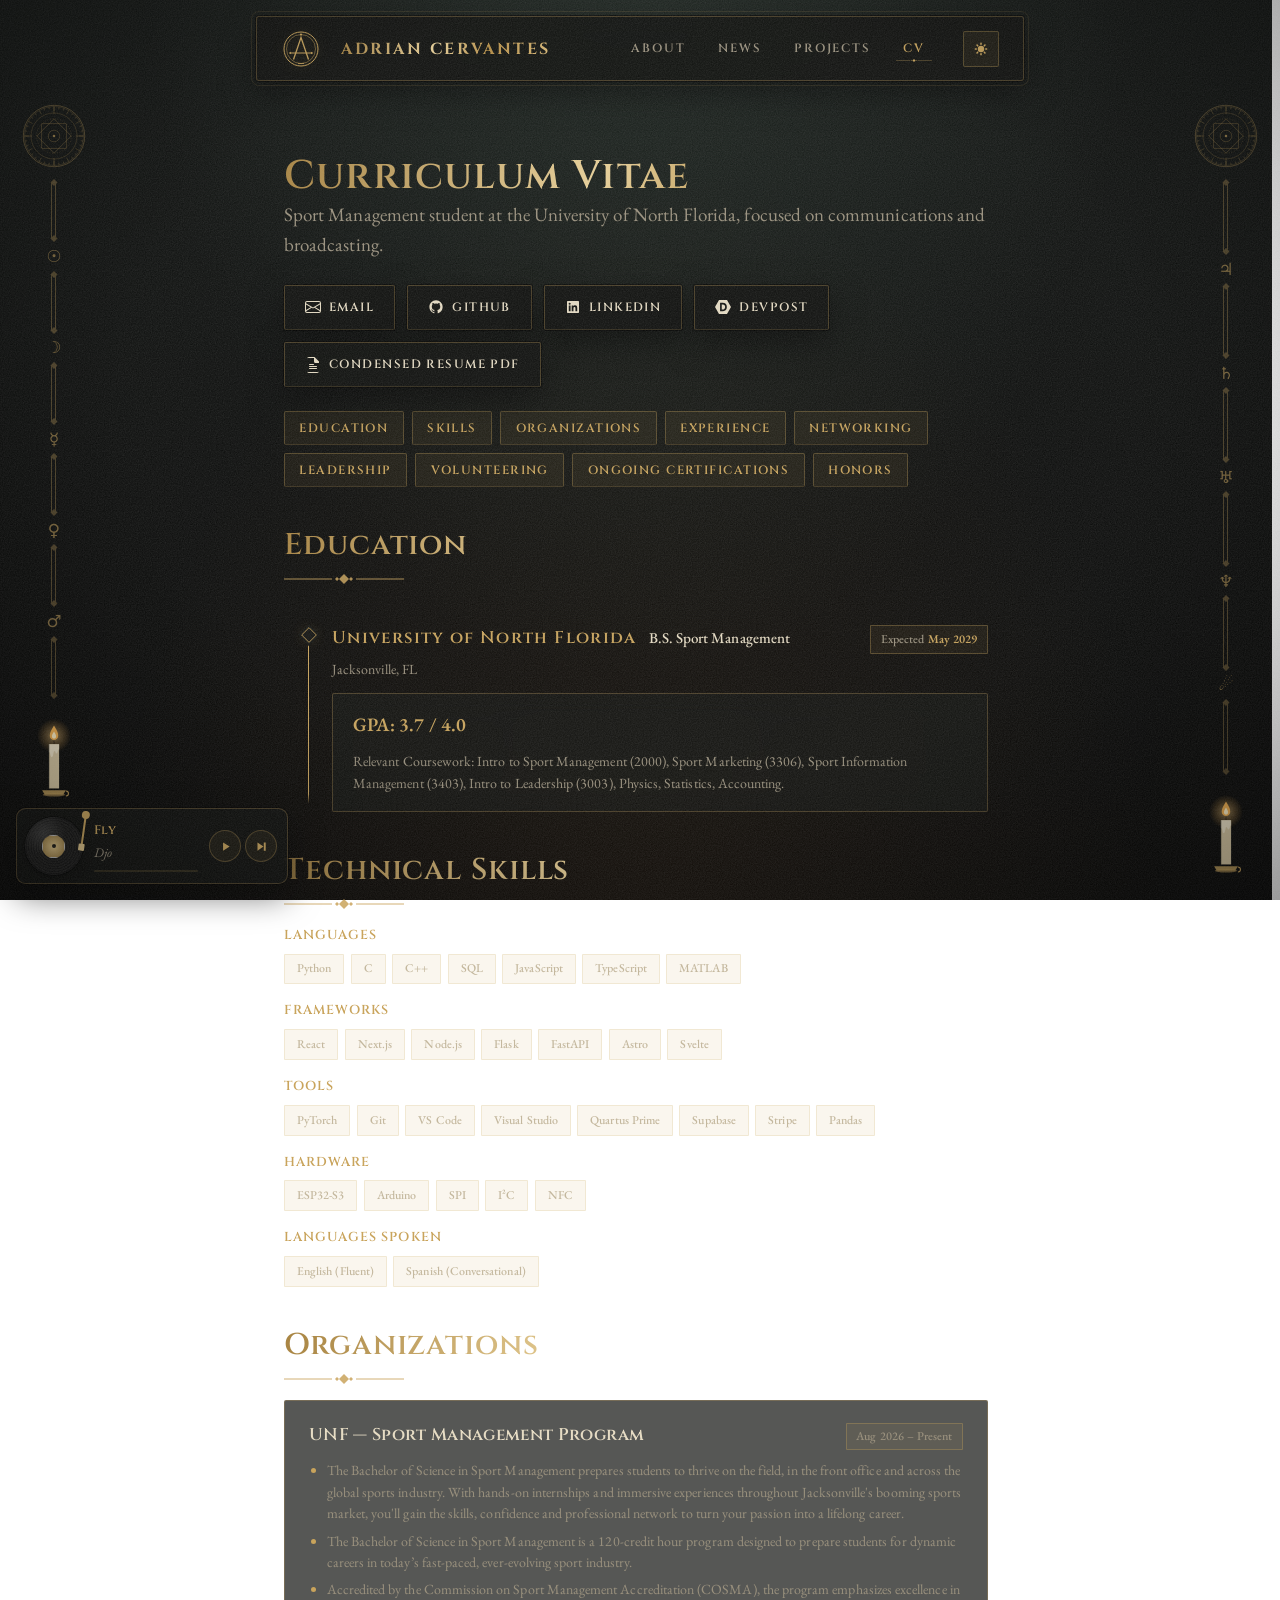
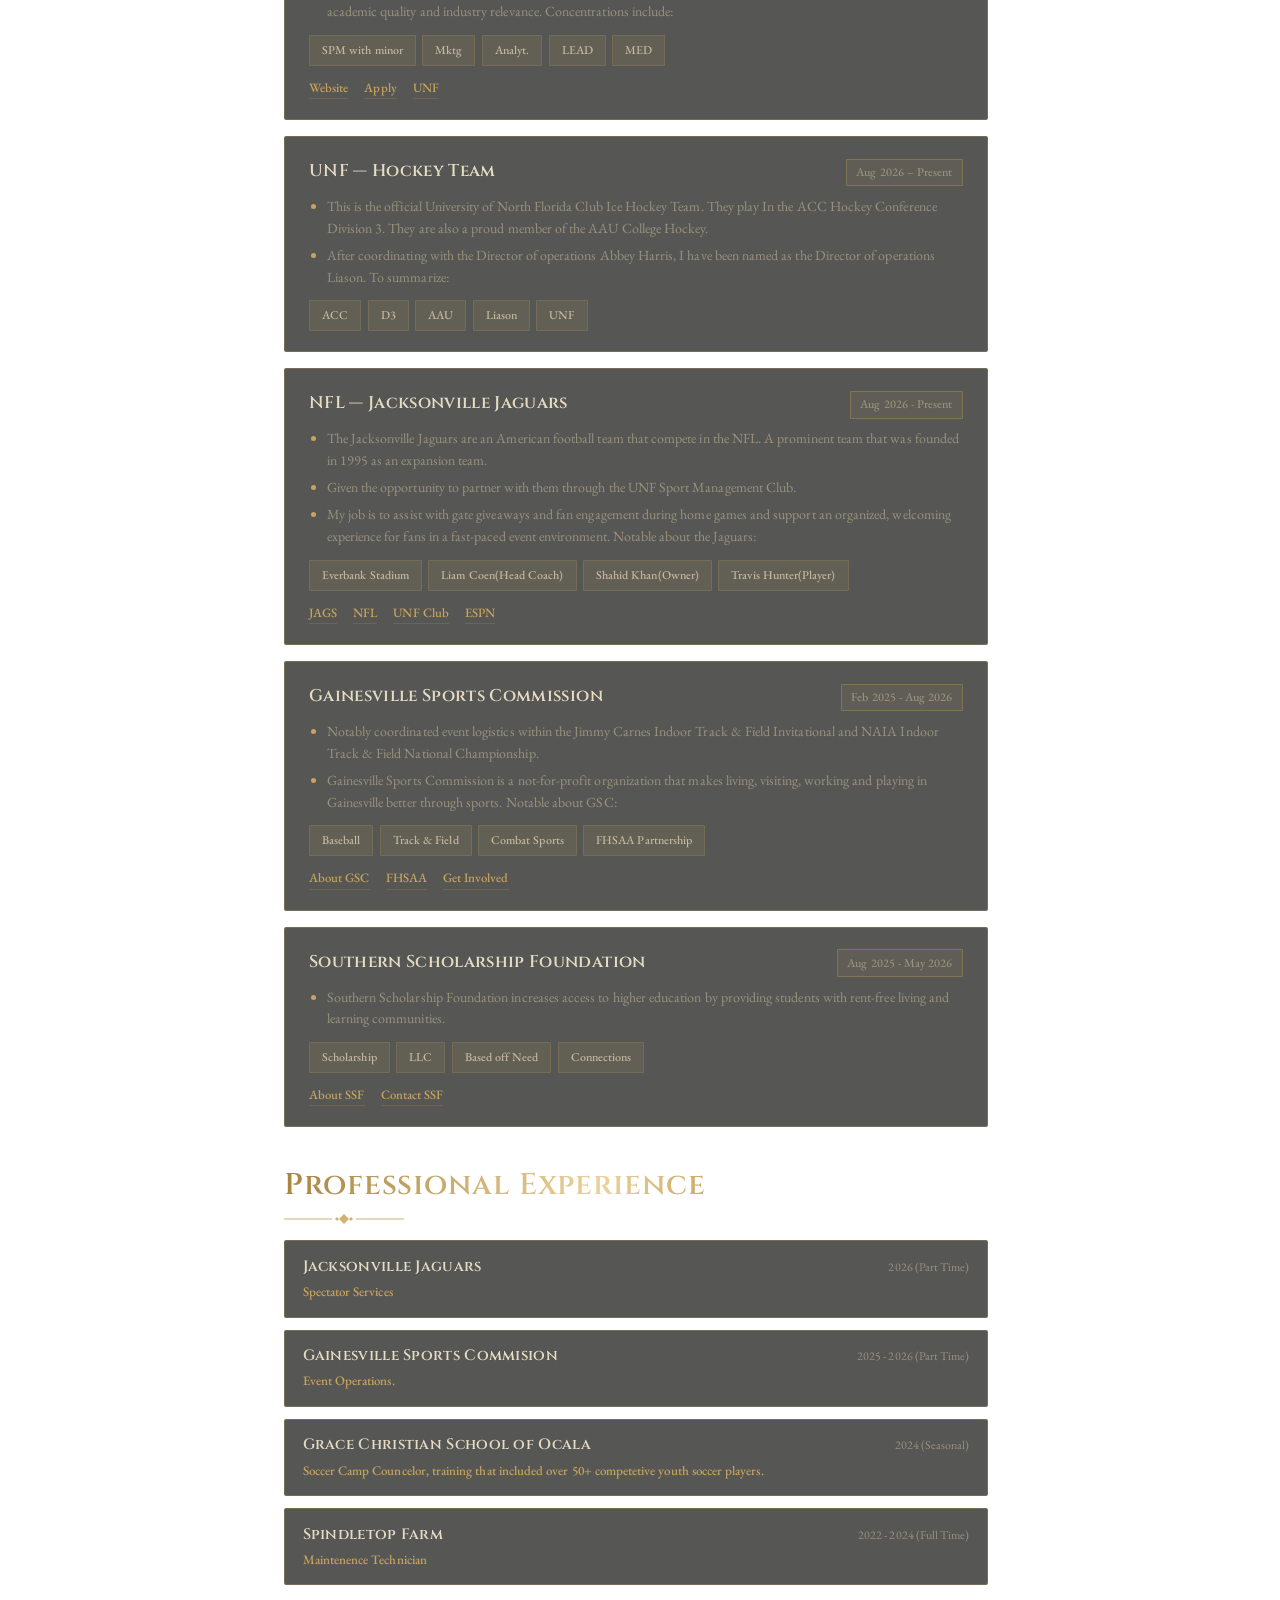
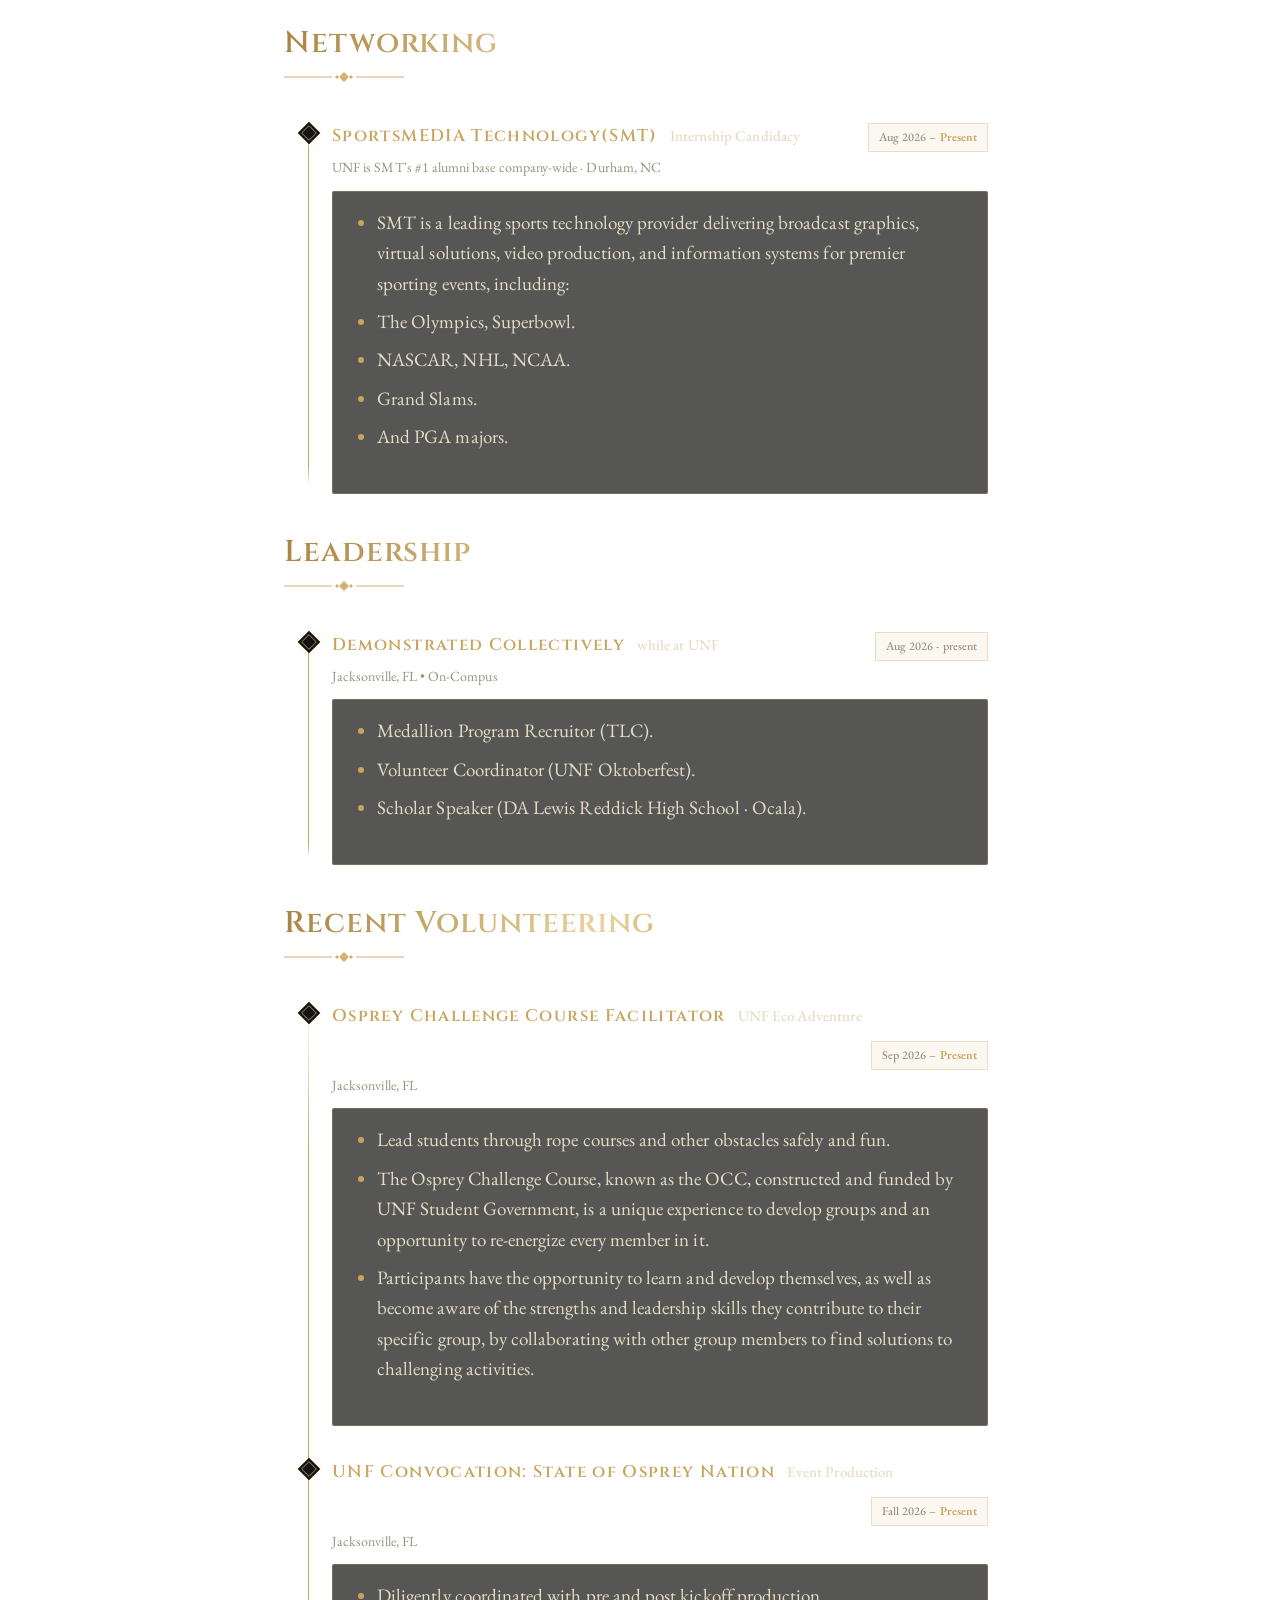
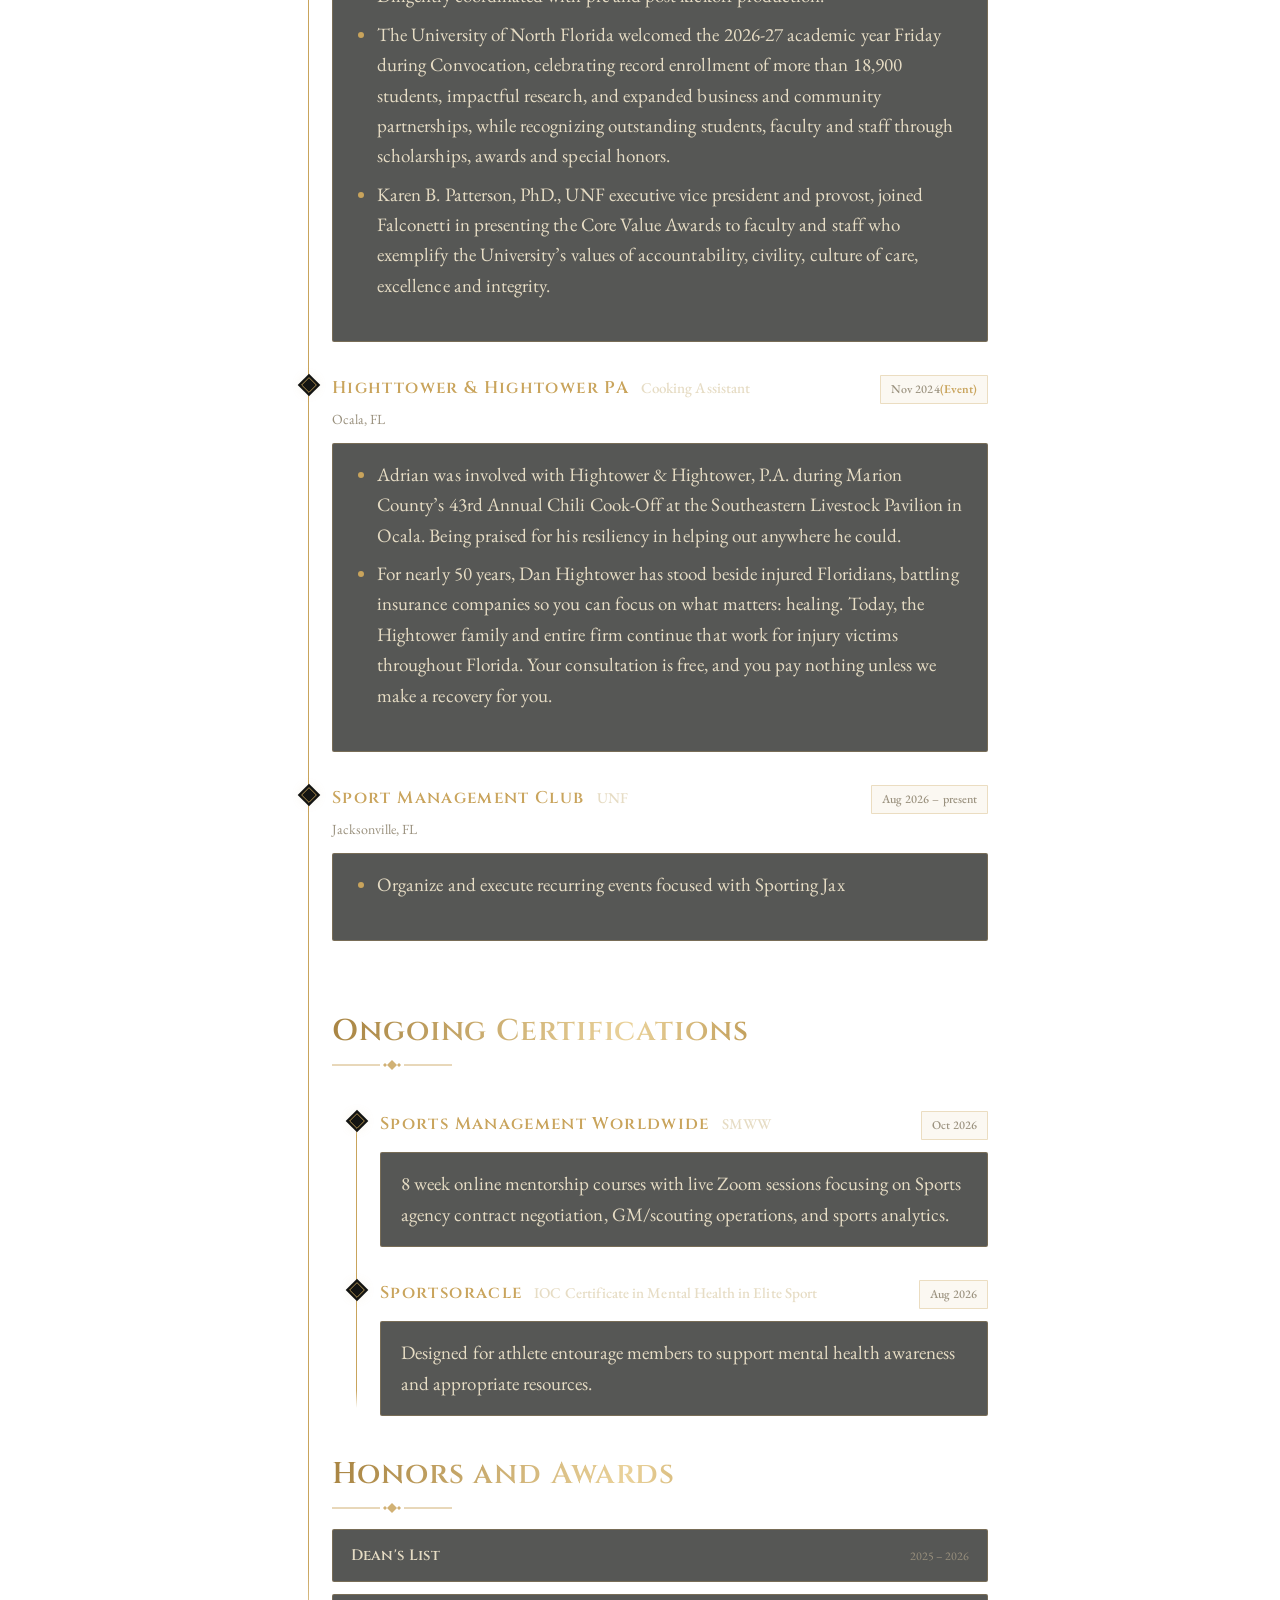
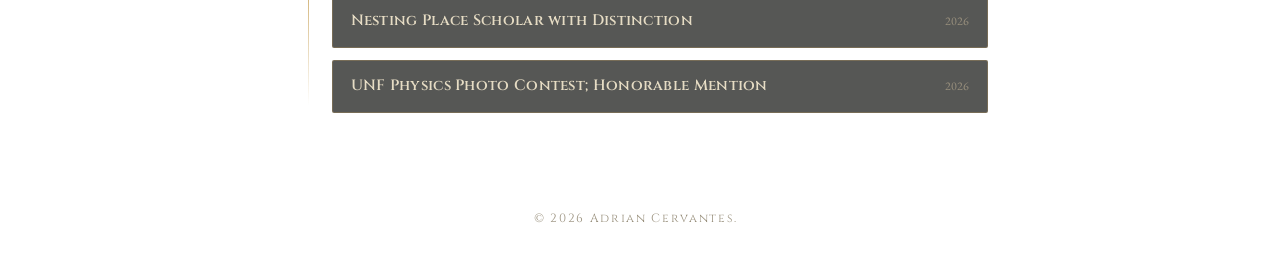
==== commit ea3d8cb9: "Update volunteering section in experience.html" ====
--- a/experience.html
+++ b/experience.html
@@ -396,22 +396,22 @@
                     </div>
                 </div>
 
-                <!-- Volunteering -->
-                <h2 id="cv-leadership">Volunteering</h2>
+                <!-- Recent Volunteering -->
+                <h2 id="cv-leadership">Recent Volunteering</h2>
                 <div class="timeline">
                     <div class="timeline-item">
                         <span class="timeline-dot"></span>
                         <div class="timeline-header">
-                            <span class="timeline-org">IEEE Signal Processing Society at UF</span>
-                            <span class="timeline-role">Marketing Coordinator</span>
+                            <span class="timeline-org">Osprey Challenge Course Facilitator</span>
+                            <span class="timeline-role">UNF Eco Adventure</span>
                             <span class="timeline-dates">Sep 2026 – <strong class="text-accent">Present</strong></span>
                         </div>
-                        <div class="timeline-meta">Gainesville, FL</div>
+                        <div class="timeline-meta">Jacksonville, FL</div>
                         <div class="timeline-desc">
                             <ul>
-                                <li>Design promotional campaigns in Canva, including posters, flyers, slides, and social media posts, that brought 50+ attendees to the chapter's first General Body Meeting.</li>
-                                <li>Promote technical workshops in signal processing, turning topics like audio, image processing, and machine learning into clear visuals that appeal to students across engineering and computer science.</li>
-                                <li>Work with chapter officers to plan event promotion and keep the society's branding consistent across platforms.</li>
+                                <li>Lead students through rope courses and other obstacles safely and fun.</li>
+                                <li>The Osprey Challenge Course, known as the OCC, constructed and funded by UNF Student Government, is a unique experience to develop groups and an opportunity to re-energize every member in it.</li>
+                                <li>Participants have the opportunity to learn and develop themselves, as well as become aware of the strengths and leadership skills they contribute to their specific group, by collaborating with other group members to find solutions to challenging activities.</li>
                             </ul>
                         </div>
                     </div>
@@ -419,16 +419,16 @@
                     <div class="timeline-item">
                         <span class="timeline-dot"></span>
                         <div class="timeline-header">
-                            <span class="timeline-org">Data Science and Informatics</span>
-                            <span class="timeline-role">Treasurer</span>
-                            <span class="timeline-dates">Feb 2026 – <strong class="text-accent">Present</strong></span>
-                        </div>
-                        <div class="timeline-meta">Gainesville, FL</div>
+                            <span class="timeline-org">UNF Convocation: State of Osprey Nation</span>
+                            <span class="timeline-role">Event Production</span>
+                            <span class="timeline-dates">Fall 2026 – <strong class="text-accent">Present</strong></span>
+                        </div>
+                        <div class="timeline-meta">Jacksonville, FL</div>
                         <div class="timeline-desc">
                             <ul>
-                                <li>Manage an organization budget over $10,000, funding 8 tech workshops, 4 member-led projects, research initiatives, hackathons, and the annual Research Symposium.</li>
-                                <li>Lead sponsorship coordinators in securing partnerships with StudyEdge, NLP Logix, and NVIDIA through direct outreach.</li>
-                                <li>Partner directly with the Artificial Intelligence and Informatics Research Institute (AIIRI), working on-site to coordinate budgeting and program planning.</li>
+                                <li>Diligently coordinated with pre and post kickoff production.</li>
+                                <li>The University of North Florida welcomed the 2026-27 academic year Friday during Convocation, celebrating record enrollment of more than 18,900 students, impactful research, and expanded business and community partnerships, while recognizing outstanding students, faculty and staff through scholarships, awards and special honors.</li>
+                                <li>Karen B. Patterson, PhD., UNF executive vice president and provost, joined Falconetti in presenting the Core Value Awards to faculty and staff who exemplify the University’s values of accountability, civility, culture of care, excellence and integrity.</li>
                             </ul>
                         </div>
                     </div>
@@ -436,16 +436,15 @@
                     <div class="timeline-item">
                         <span class="timeline-dot"></span>
                         <div class="timeline-header">
-                            <span class="timeline-org">Southern Scholarship Foundation</span>
-                            <span class="timeline-role">Social Chair</span>
-                            <span class="timeline-dates">Jan 2026 – <strong class="text-accent">Present</strong></span>
-                        </div>
-                        <div class="timeline-meta">Gainesville, FL</div>
+                            <span class="timeline-org">Highttower & Hightower PA</span>
+                            <span class="timeline-role">Cooking Assistant</span>
+                            <span class="timeline-dates">Nov 2024<strong class="text-accent">(Event)</strong></span>
+                        </div>
+                        <div class="timeline-meta">Ocala, FL</div>
                         <div class="timeline-desc">
                             <ul>
-                                <li>Manage semester budgets of $250–$300, planning and executing fundraisers.</li>
-                                <li>Promote foundation events through flyers, social media campaigns, and newsletters.</li>
-                                <li>Develop creative programming tailored to residents' interests to boost social engagement.</li>
+                                <li>Adrian was involved with Hightower & Hightower, P.A. during Marion County’s 43rd Annual Chili Cook-Off at the Southeastern Livestock Pavilion in Ocala. Being praised for his resiliency in helping out anywhere he could.</li>
+                                <li>For nearly 50 years, Dan Hightower has stood beside injured Floridians, battling insurance companies so you can focus on what matters: healing. Today, the Hightower family and entire firm continue that work for injury victims throughout Florida. Your consultation is free, and you pay nothing unless we make a recovery for you.</li>
                             </ul>
                         </div>
                     </div>
@@ -453,46 +452,16 @@
                     <div class="timeline-item">
                         <span class="timeline-dot"></span>
                         <div class="timeline-header">
-                            <span class="timeline-org">Data Science and Informatics</span>
-                            <span class="timeline-role">Event Coordinator</span>
-                            <span class="timeline-dates">Feb 2026 – May 2026</span>
-                        </div>
-                        <div class="timeline-meta">Gainesville, FL</div>
+                            <span class="timeline-org">Sport Management Club</span>
+                            <span class="timeline-role">UNF</span>
+                            <span class="timeline-dates">Aug 2026 – present</span>
+                        </div>
+                        <div class="timeline-meta">Jacksonville, FL</div>
                         <div class="timeline-desc">
                             <ul>
-                                <li>Organized and executed recurring events focused on career readiness and data science.</li>
-                                <li>Collaborated with the executive board and managed event logistics.</li>
-                                <li>Promoted General Body Meetings to drive student engagement and participation.</li>
+                                <li>Organize and execute recurring events focused with Sporting Jax</li>
                             </ul>
                         </div>
-                    </div>
-
-                    <div class="timeline-item">
-                        <span class="timeline-dot"></span>
-                        <div class="timeline-header">
-                            <span class="timeline-org">Physics Club</span>
-                            <span class="timeline-role">Co-Treasurer</span>
-                            <span class="timeline-dates">Aug 2023 – Jun 2025</span>
-                        </div>
-                        <div class="timeline-meta">Parkland, FL • On-Site</div>
-                        <div class="timeline-desc">
-                            <ul>
-                                <li>Responsible for assigning and creating dues on the district eStore and editing the club constitution.</li>
-                                <li>Managed the club's money and disbursement, including collecting dues, funding physics competitions, and funding projects such as rockets, bridges, and catapults.</li>
-                            </ul>
-                        </div>
-                    </div>
-
-                    <div class="timeline-item">
-                        <span class="timeline-dot"></span>
-                        <div class="timeline-header">
-                            <span class="timeline-org">Coding and Design Club</span>
-                            <span class="timeline-role">Teacher</span>
-                            <span class="timeline-dates">Aug 2022 – Jun 2025</span>
-                        </div>
-                        <div class="timeline-meta">Parkland, FL • On-Site</div>
-                        <div class="timeline-desc">Shared my overall knowledge of JavaScript and circuitry with a class of 10+ students, teaching computer science and computer engineering concepts using Minecraft Redstone.</div>
-                    </div>
                 </div>
 
                 <!-- Ongoing Certifications -->
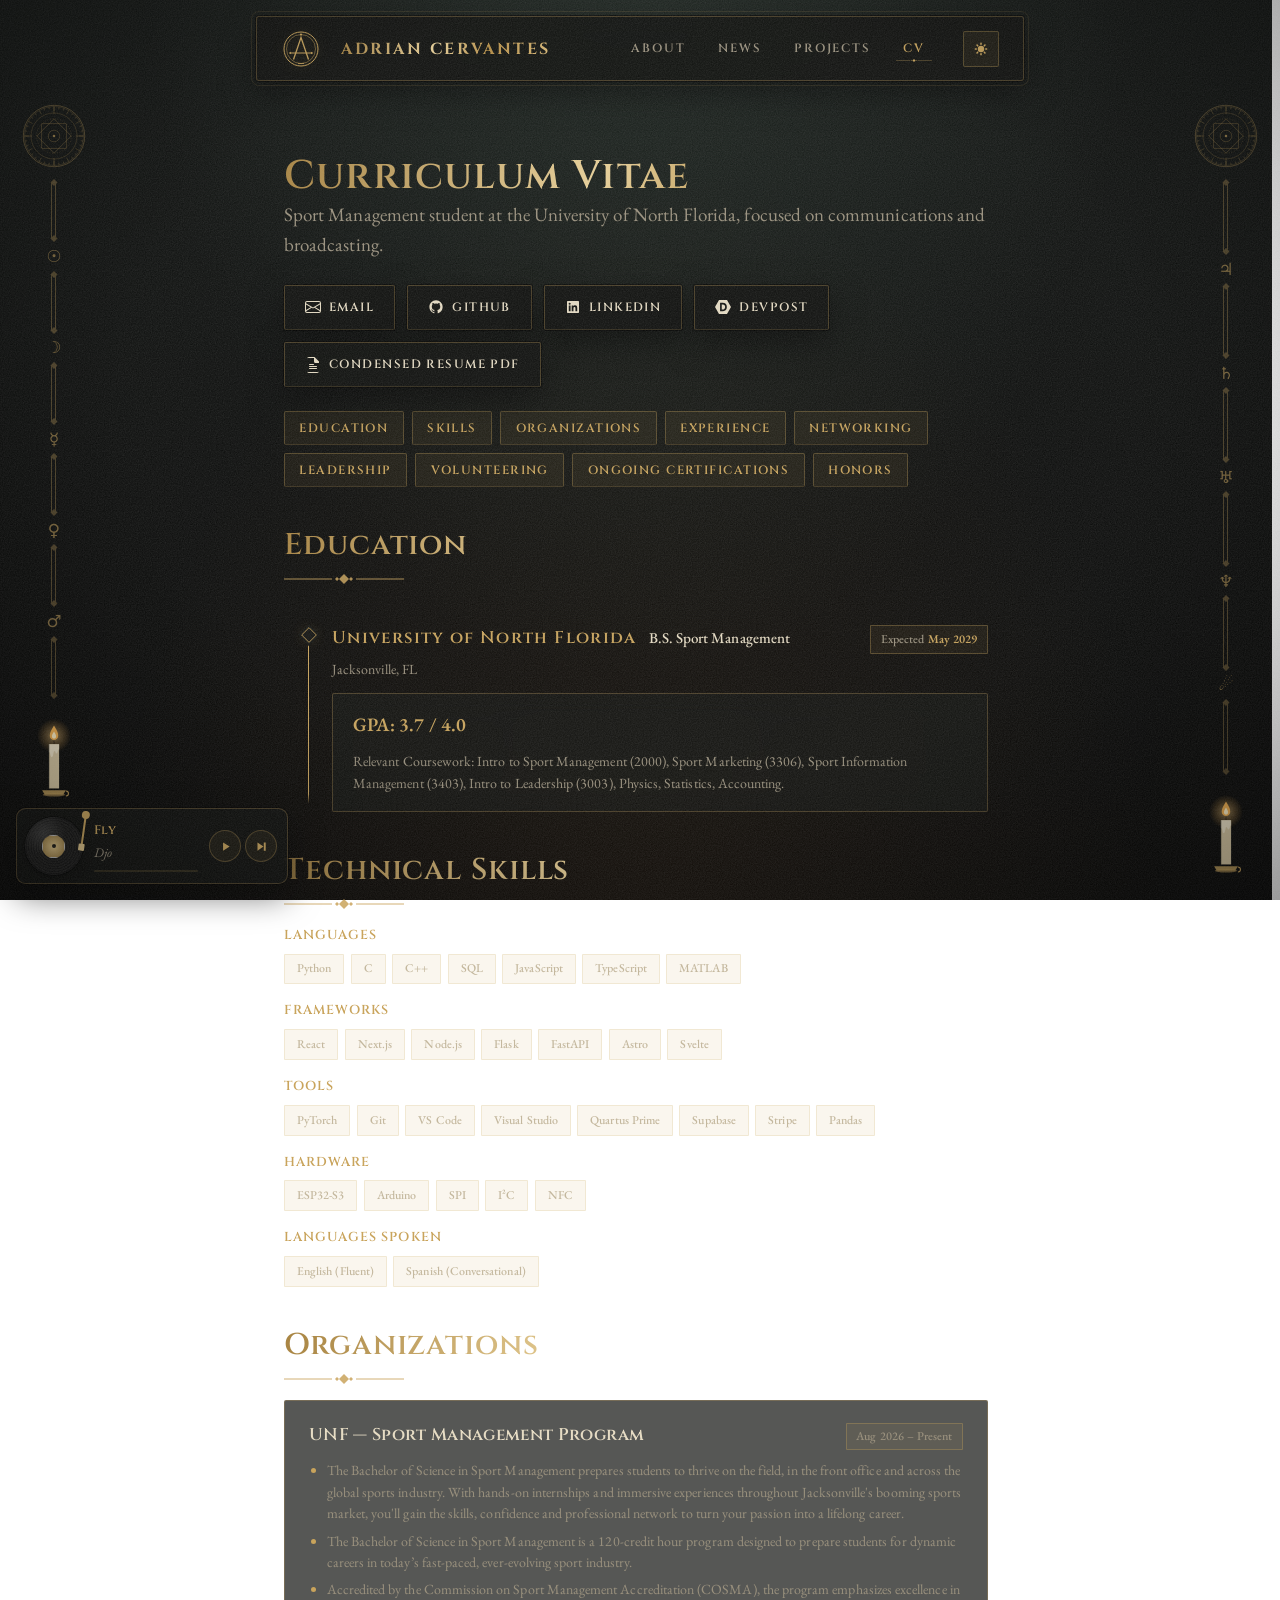
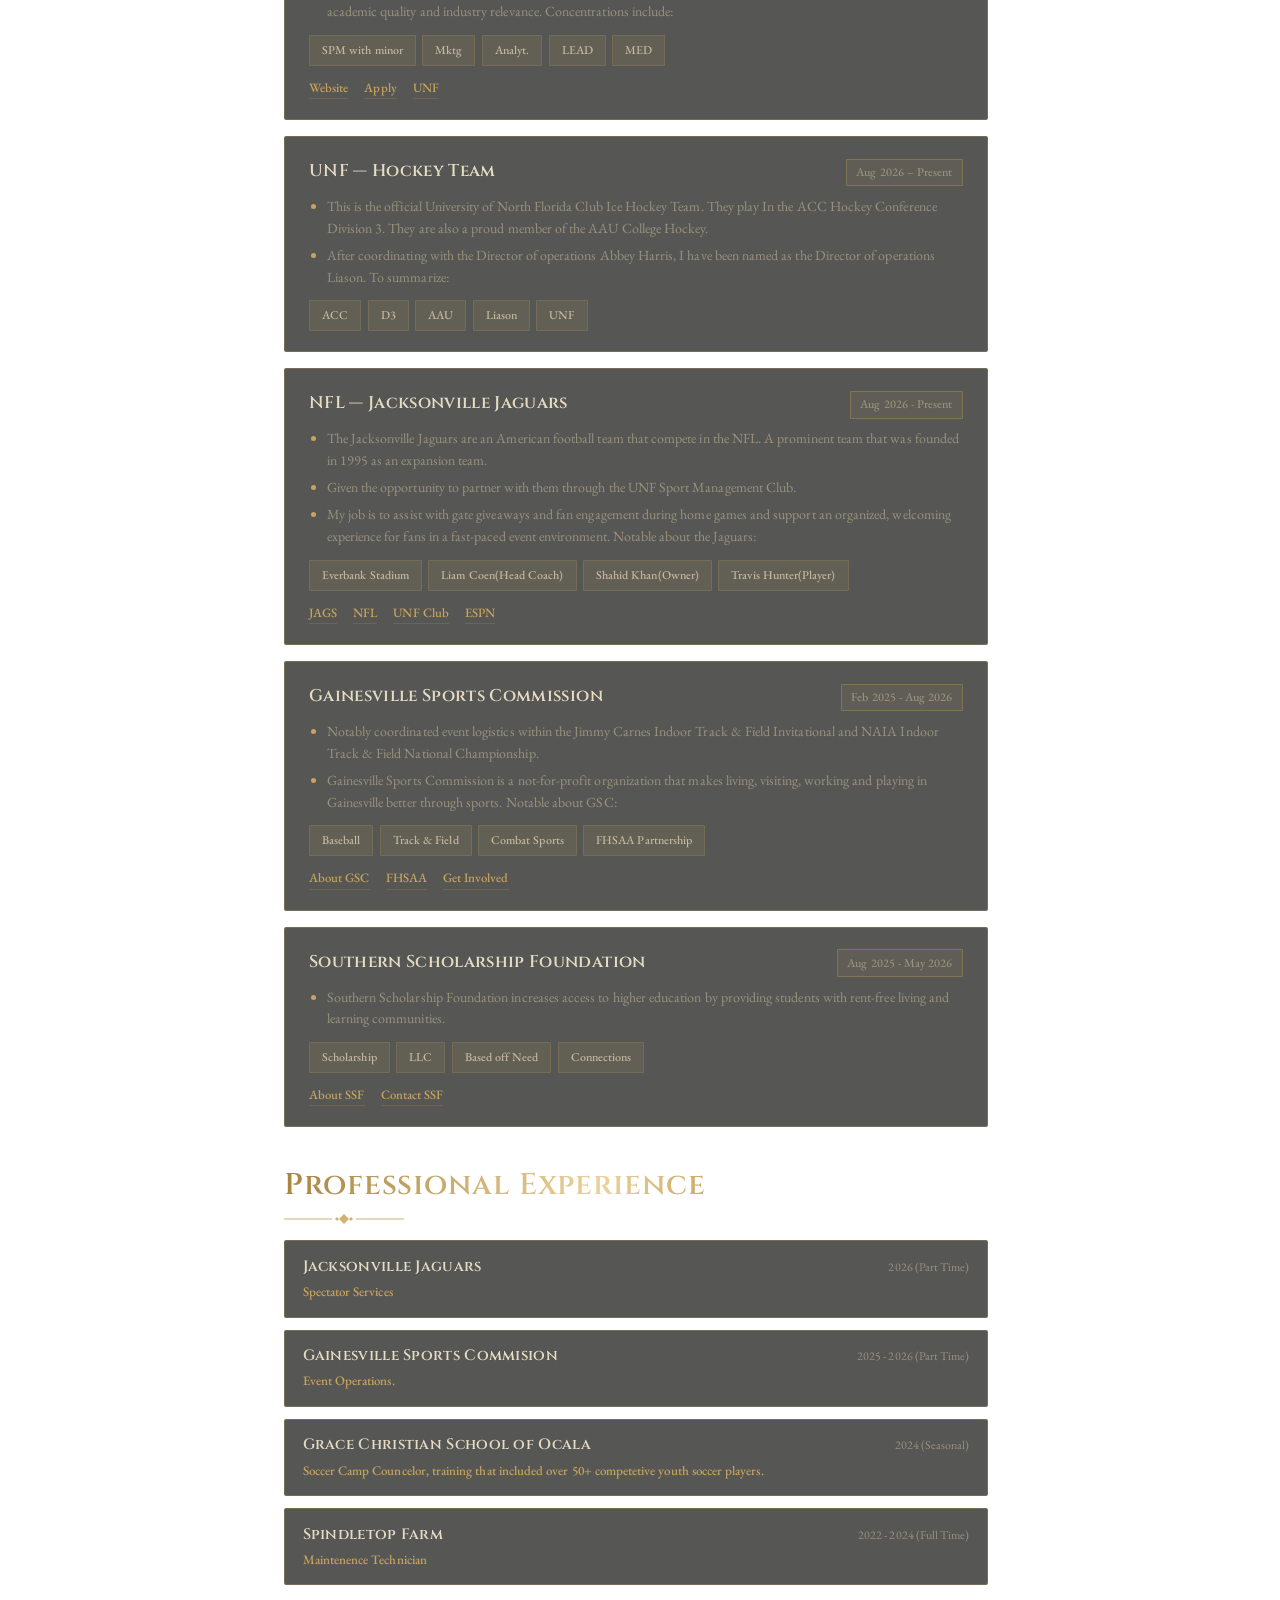
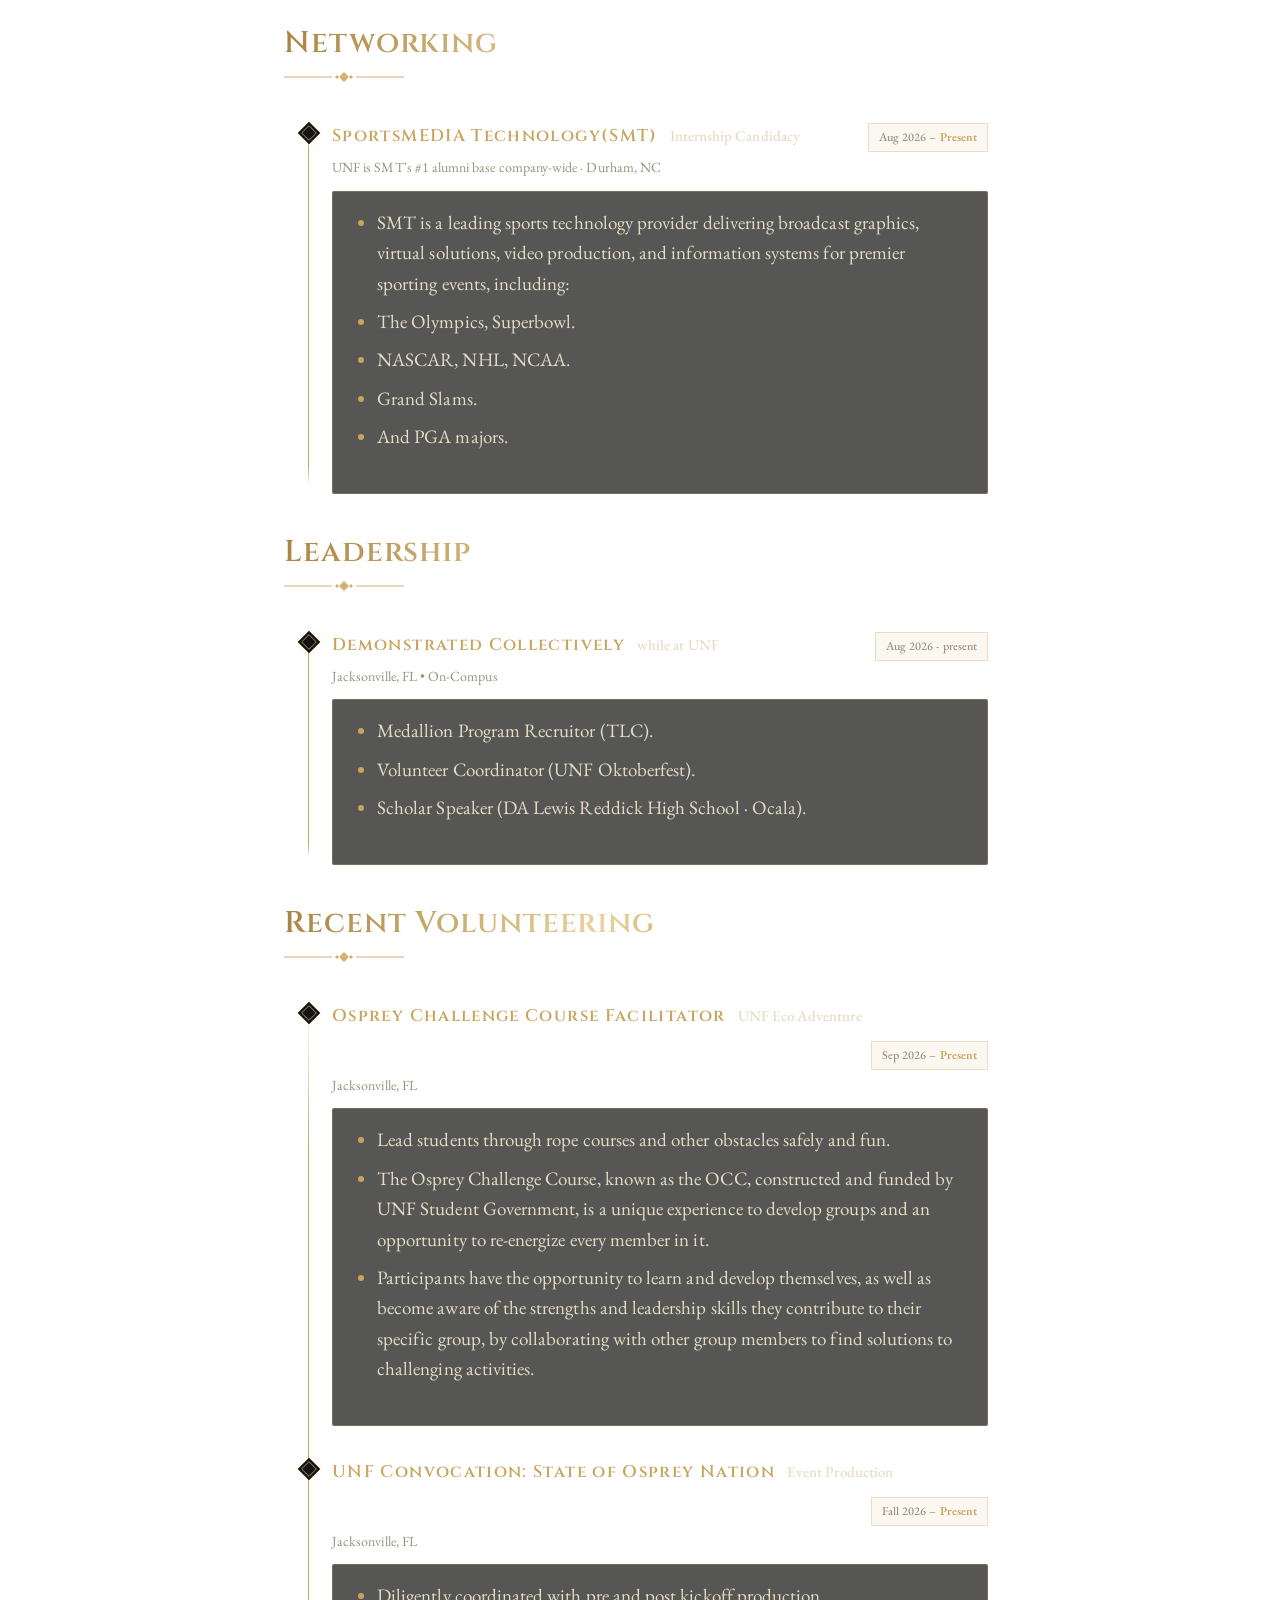
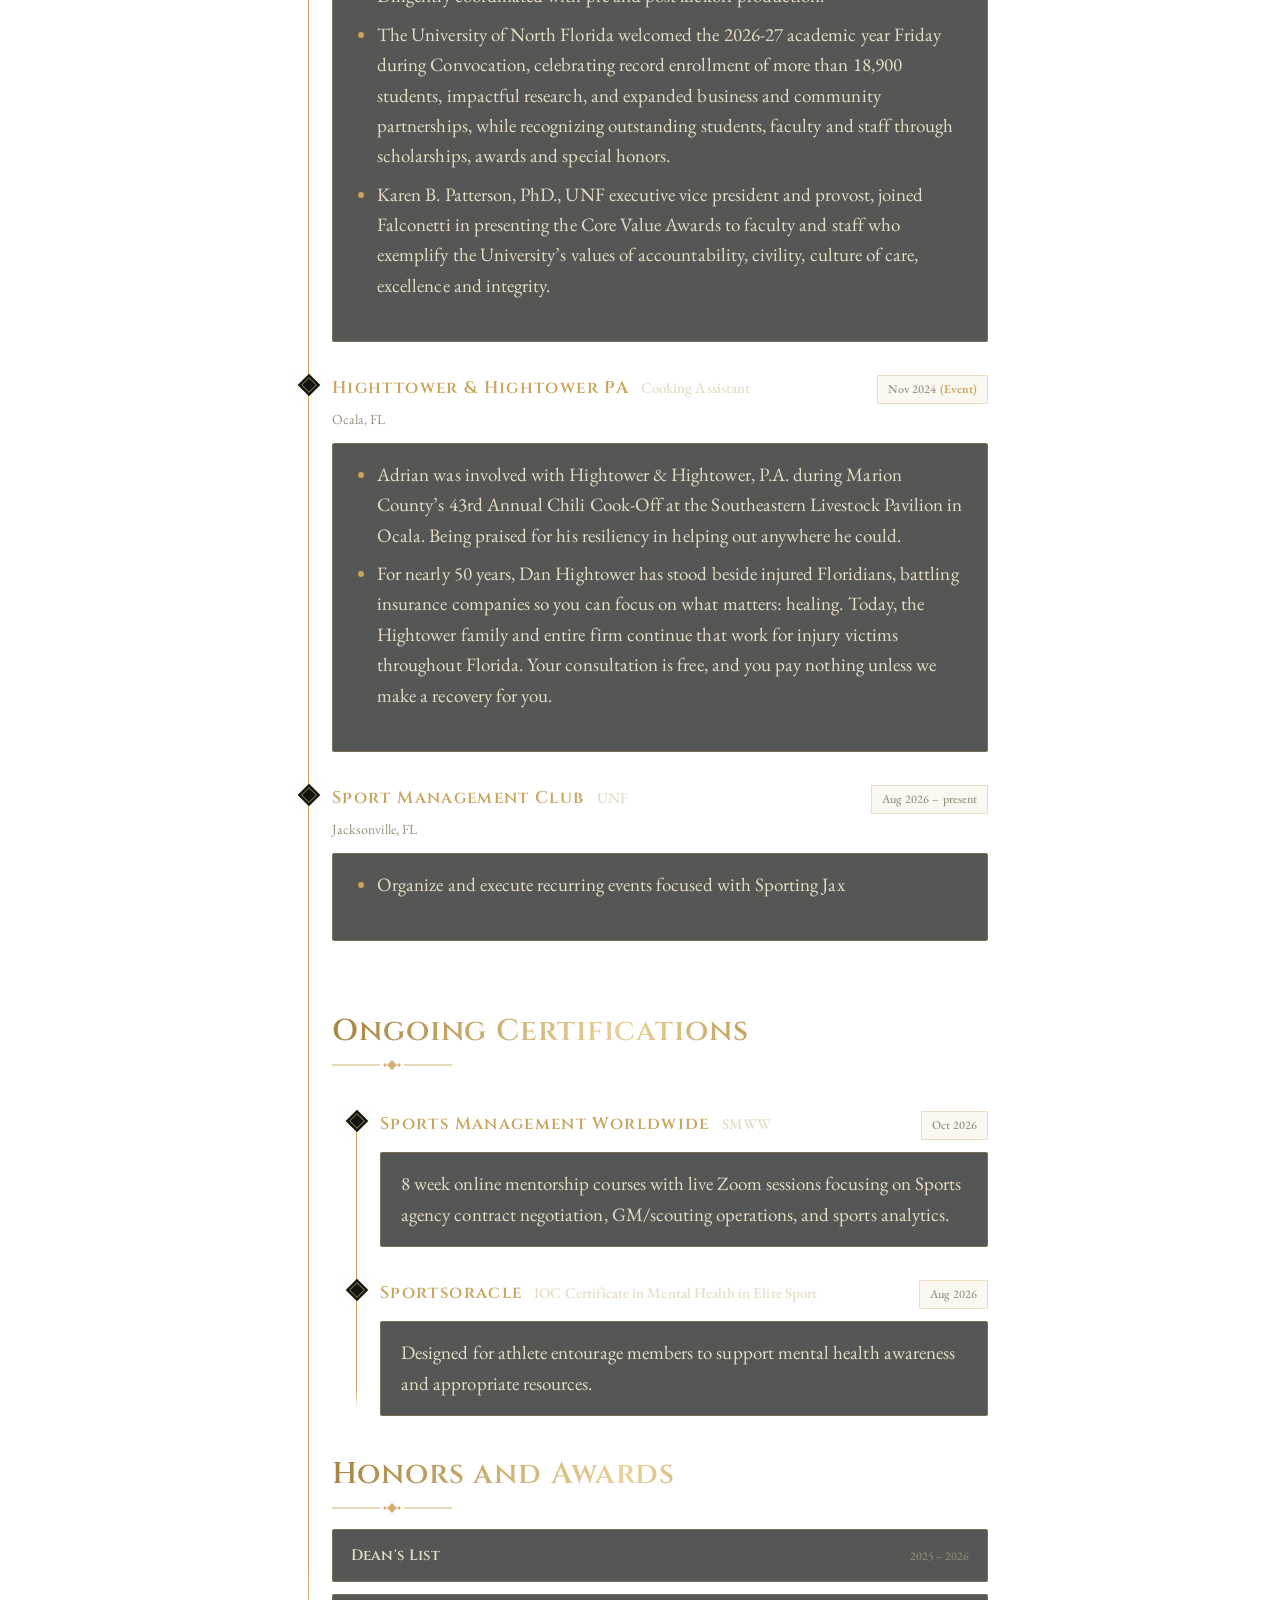
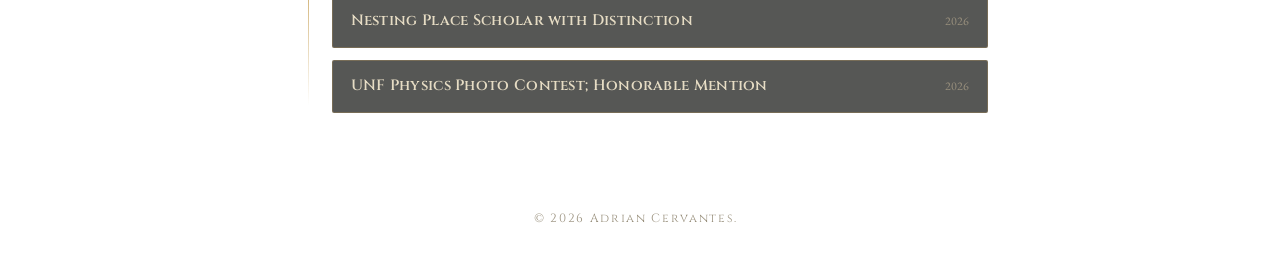
==== commit ab0f4c29: "Fix spacing in timeline dates for experience section" ====
--- a/experience.html
+++ b/experience.html
@@ -438,7 +438,7 @@
                         <div class="timeline-header">
                             <span class="timeline-org">Highttower & Hightower PA</span>
                             <span class="timeline-role">Cooking Assistant</span>
-                            <span class="timeline-dates">Nov 2024<strong class="text-accent">(Event)</strong></span>
+                            <span class="timeline-dates">Nov 2024<strong class="text-accent"> (Event)</strong></span>
                         </div>
                         <div class="timeline-meta">Ocala, FL</div>
                         <div class="timeline-desc">
@@ -462,7 +462,7 @@
                                 <li>Organize and execute recurring events focused with Sporting Jax</li>
                             </ul>
                         </div>
-                </div>
+                    </div> 
 
                 <!-- Ongoing Certifications -->
                 <h2 id="cv-certifications">Ongoing Certifications</h2>
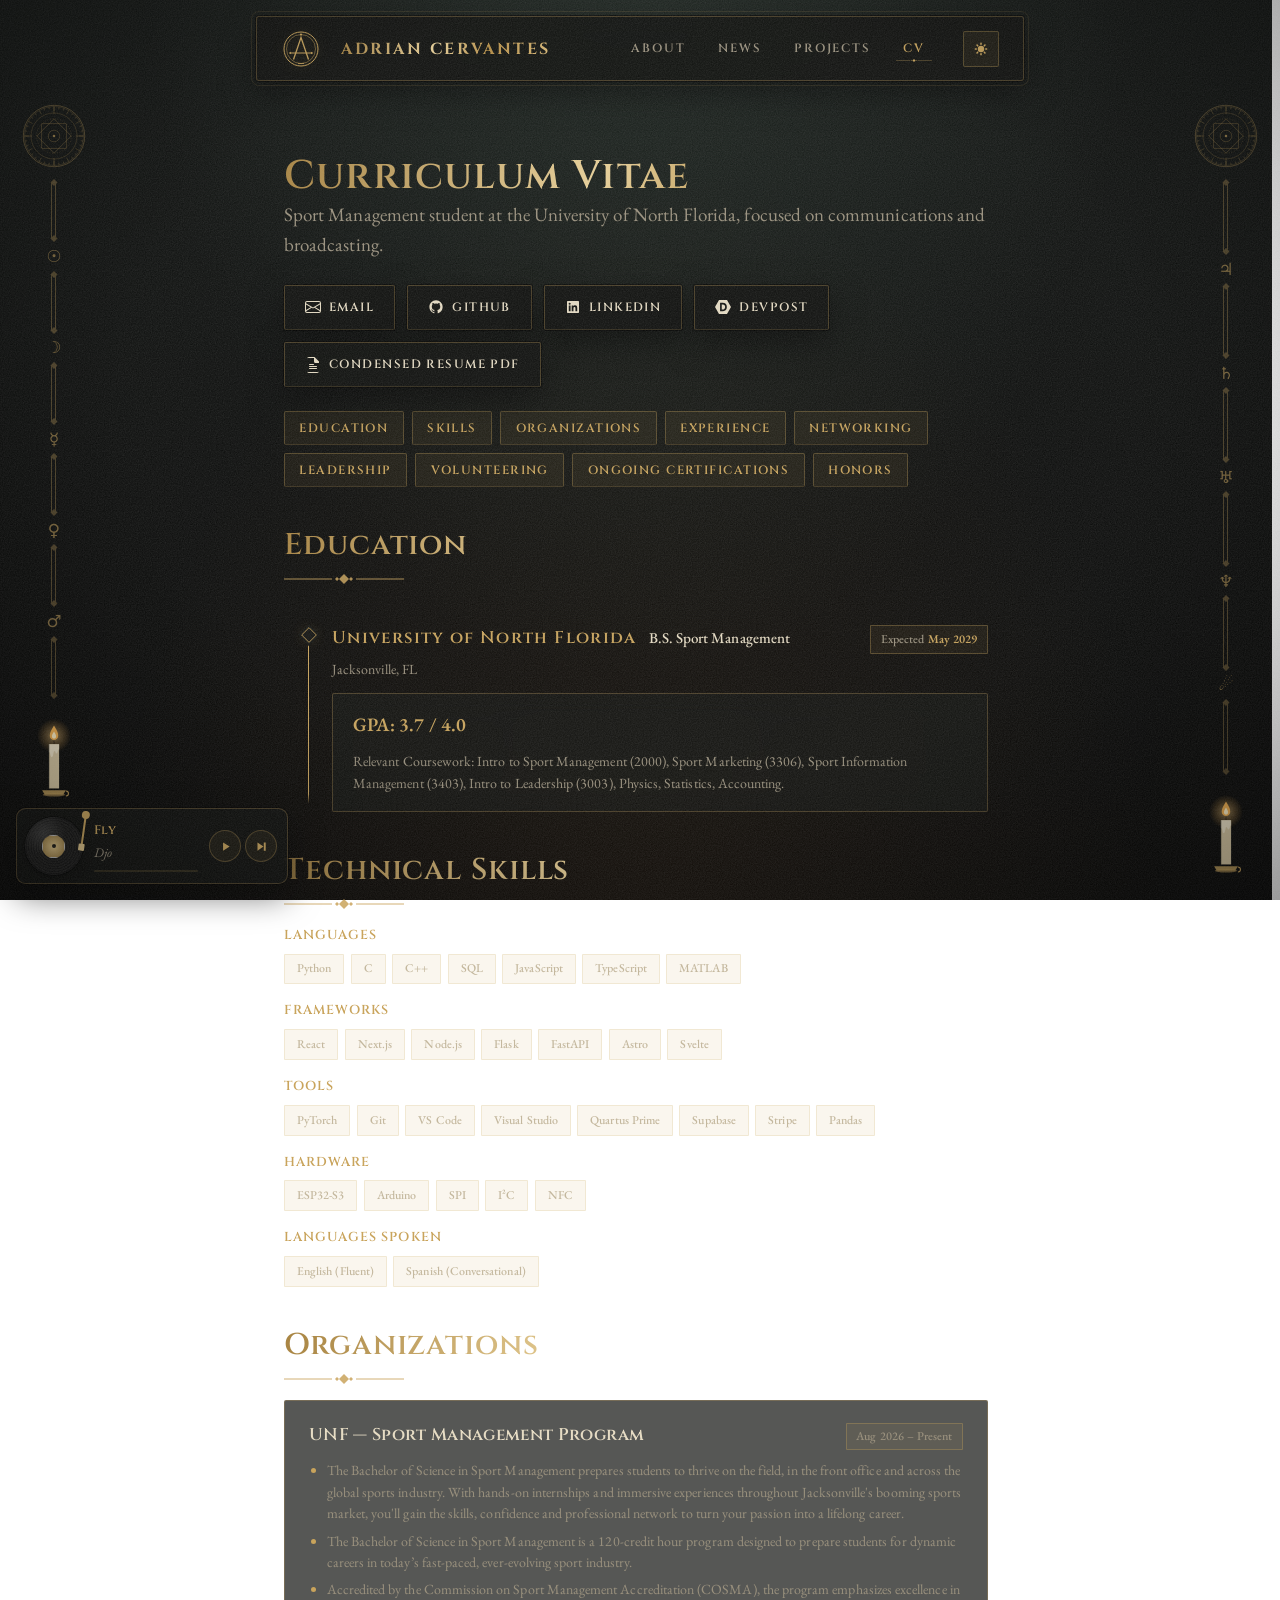
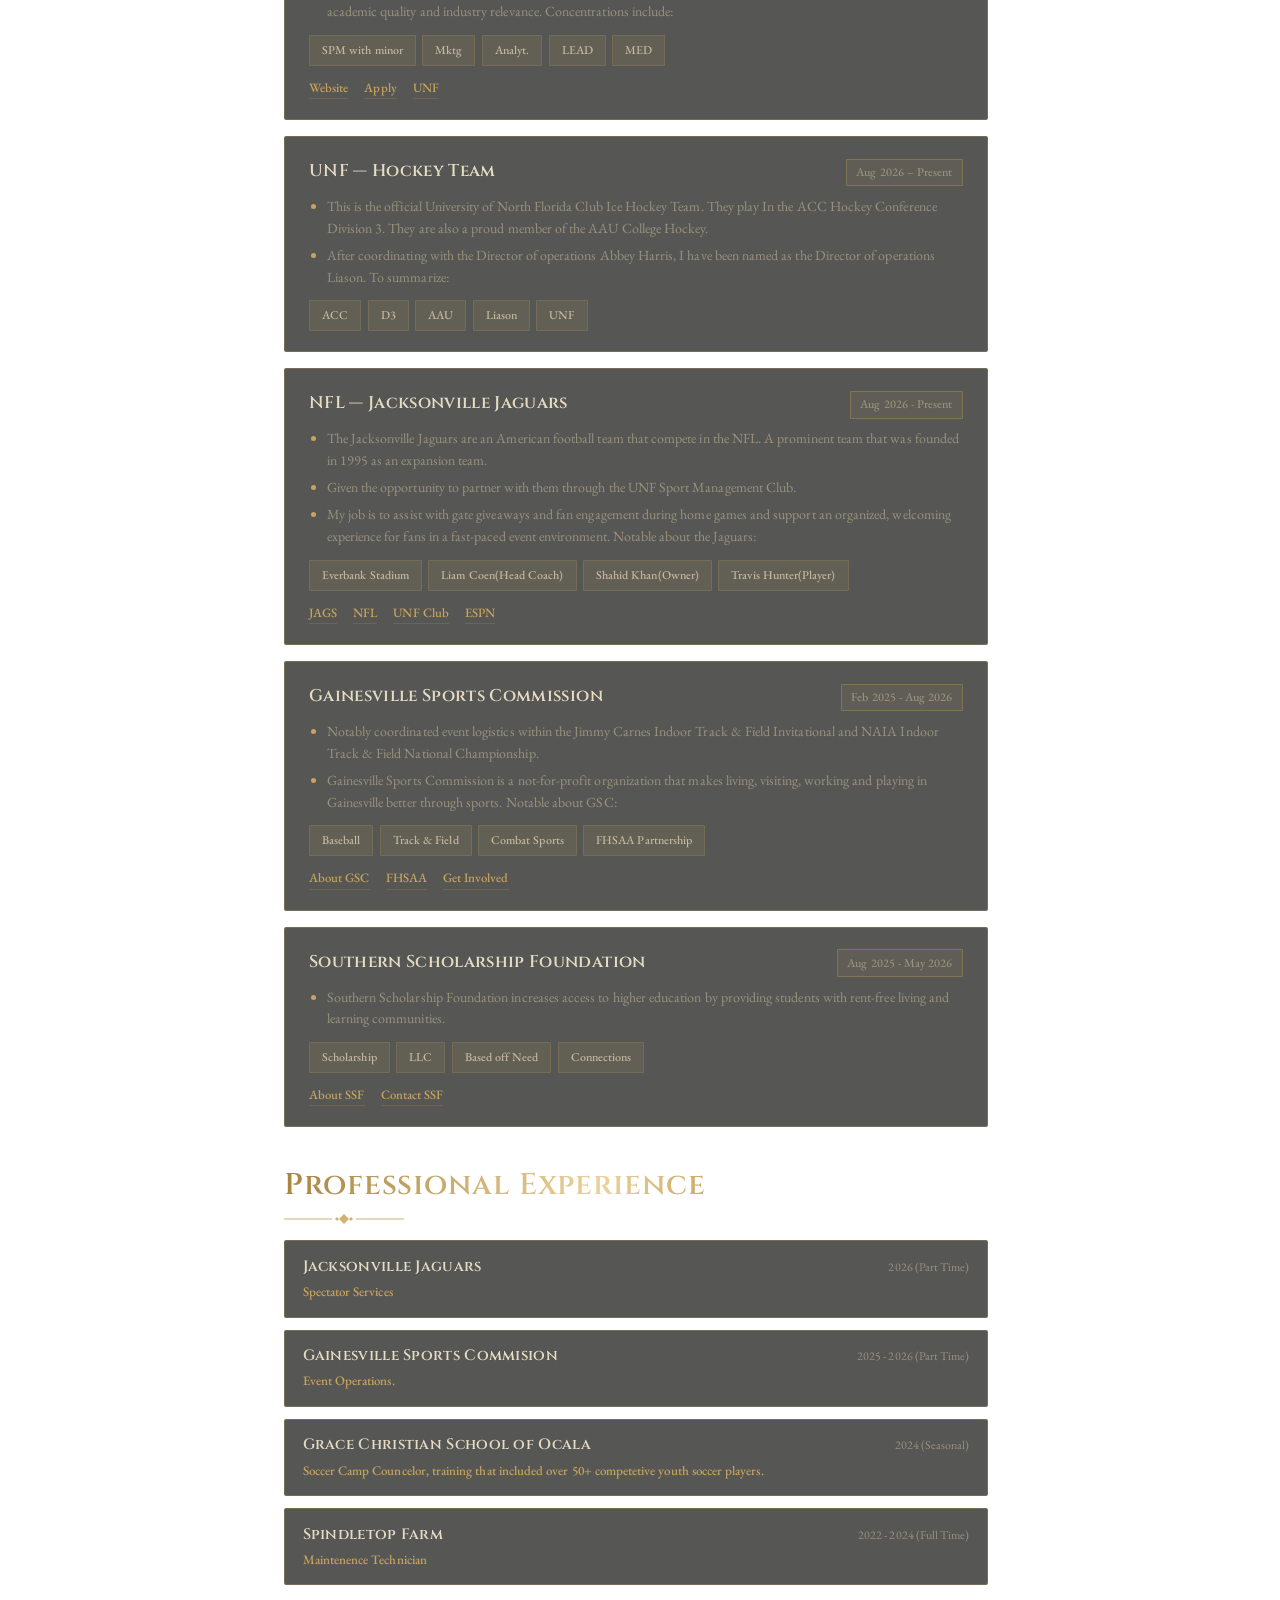
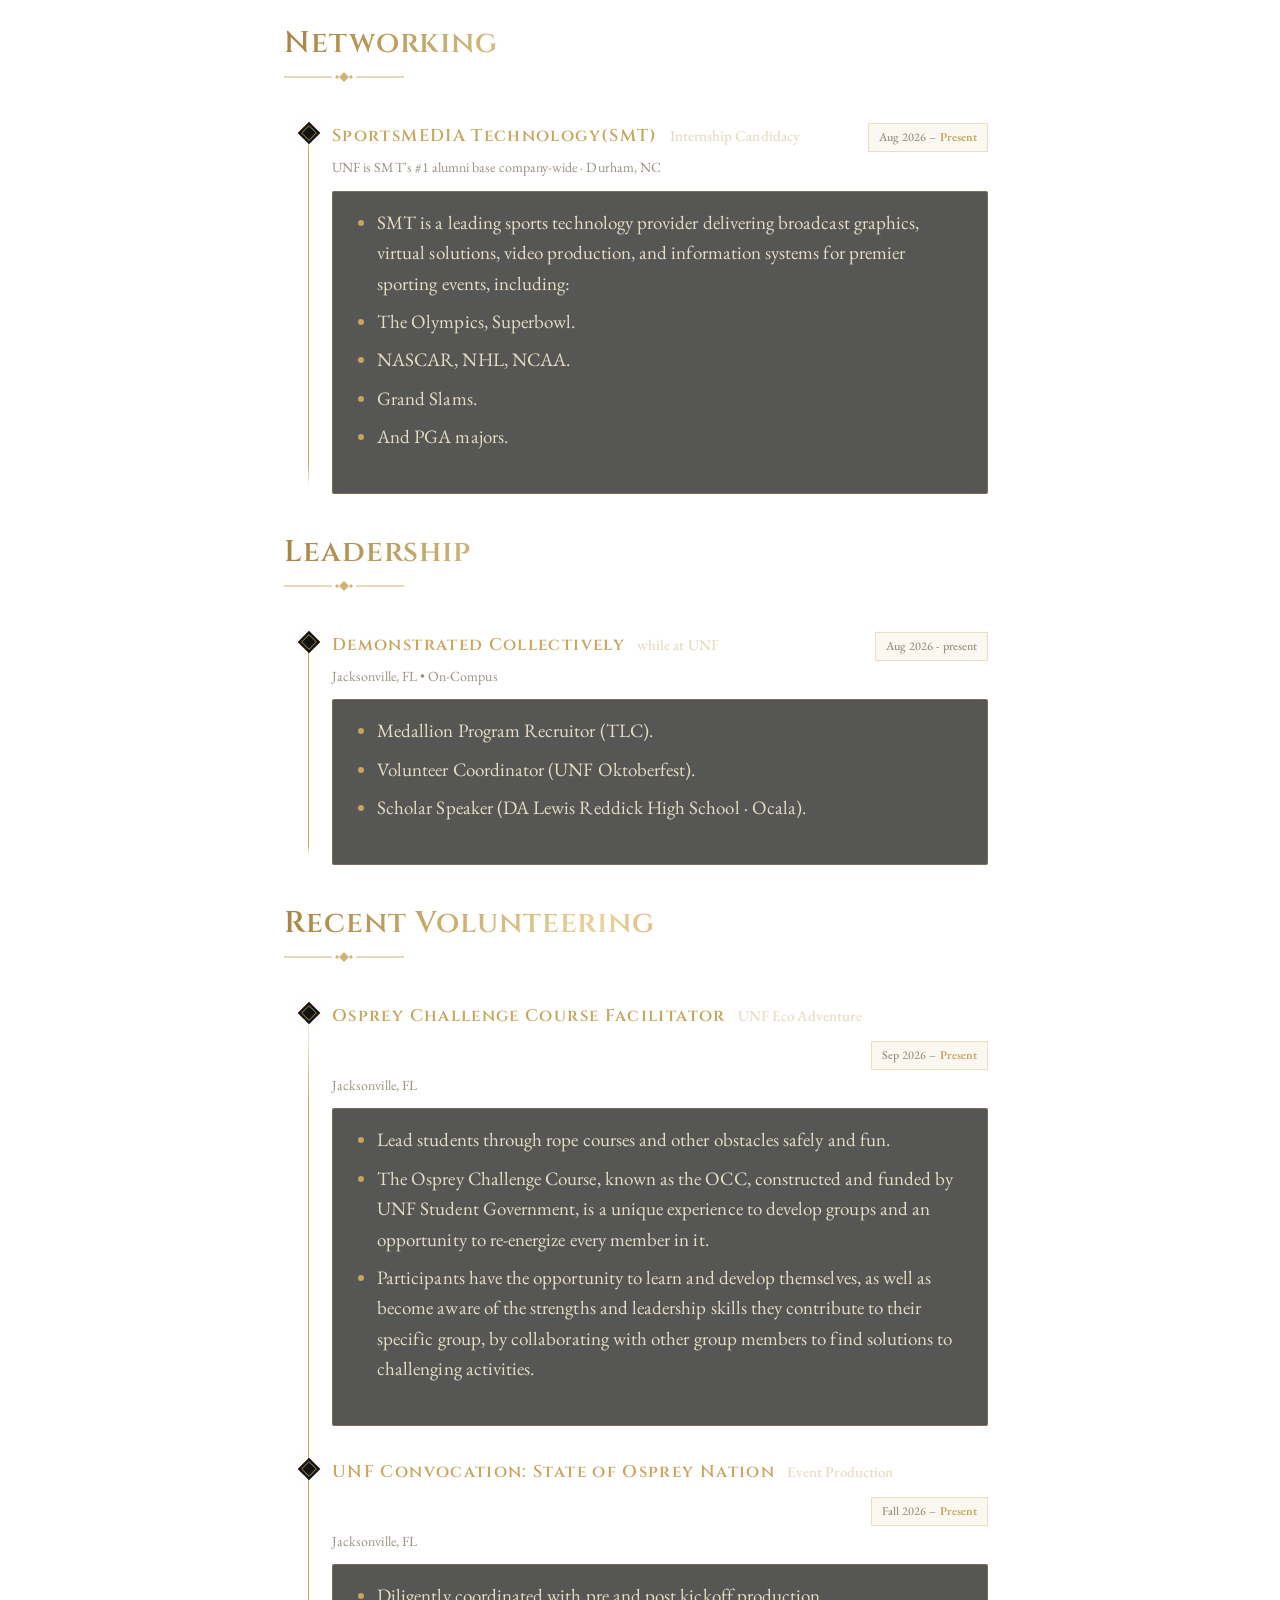
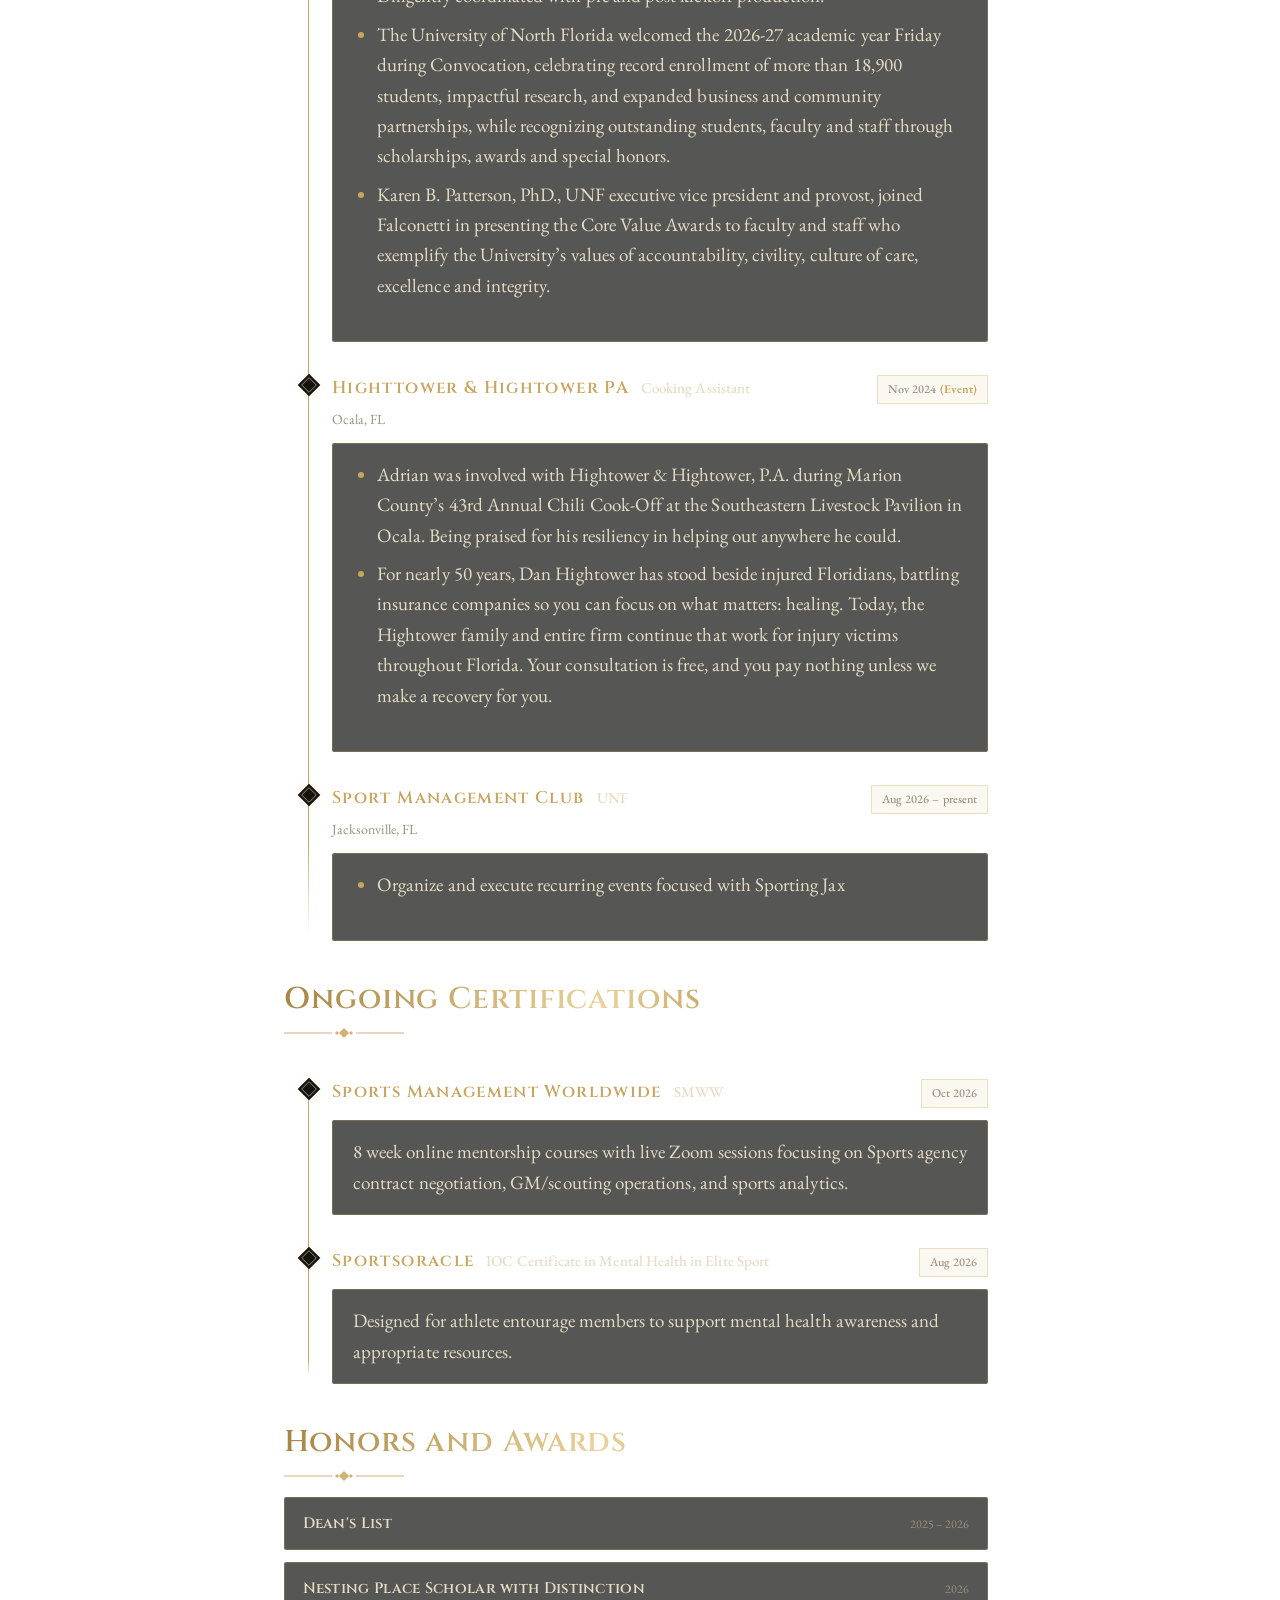
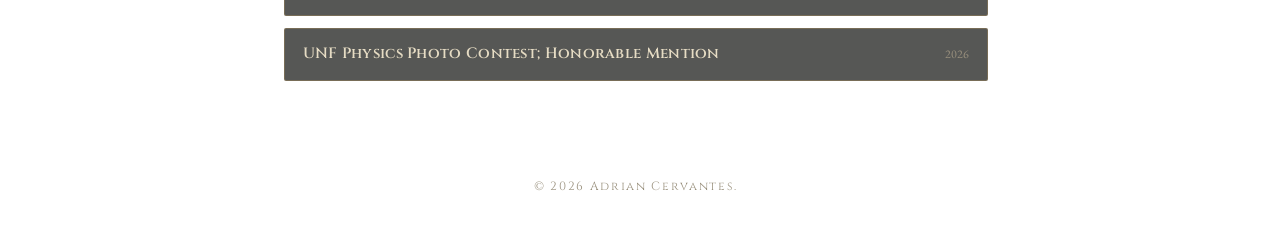
==== commit 7812bc86: "Add timeline entry for Sport Management Club" ====
--- a/experience.html
+++ b/experience.html
@@ -449,20 +449,21 @@
                         </div>
                     </div>
 
-                    <div class="timeline-item">
-                        <span class="timeline-dot"></span>
-                        <div class="timeline-header">
-                            <span class="timeline-org">Sport Management Club</span>
-                            <span class="timeline-role">UNF</span>
-                            <span class="timeline-dates">Aug 2026 – present</span>
-                        </div>
-                        <div class="timeline-meta">Jacksonville, FL</div>
-                        <div class="timeline-desc">
-                            <ul>
-                                <li>Organize and execute recurring events focused with Sporting Jax</li>
-                            </ul>
-                        </div>
-                    </div> 
+    <div class="timeline-item">
+    <span class="timeline-dot"></span>
+    <div class="timeline-header">
+        <span class="timeline-org">Sport Management Club</span>
+        <span class="timeline-role">UNF</span>
+        <span class="timeline-dates">Aug 2026 – present</span>
+    </div>
+    <div class="timeline-meta">Jacksonville, FL</div>
+    <div class="timeline-desc">
+        <ul>
+            <li>Organize and execute recurring events focused with Sporting Jax</li>
+        </ul>
+    </div>
+</div>
+</div> <!-- closes .timeline -->
 
                 <!-- Ongoing Certifications -->
                 <h2 id="cv-certifications">Ongoing Certifications</h2>
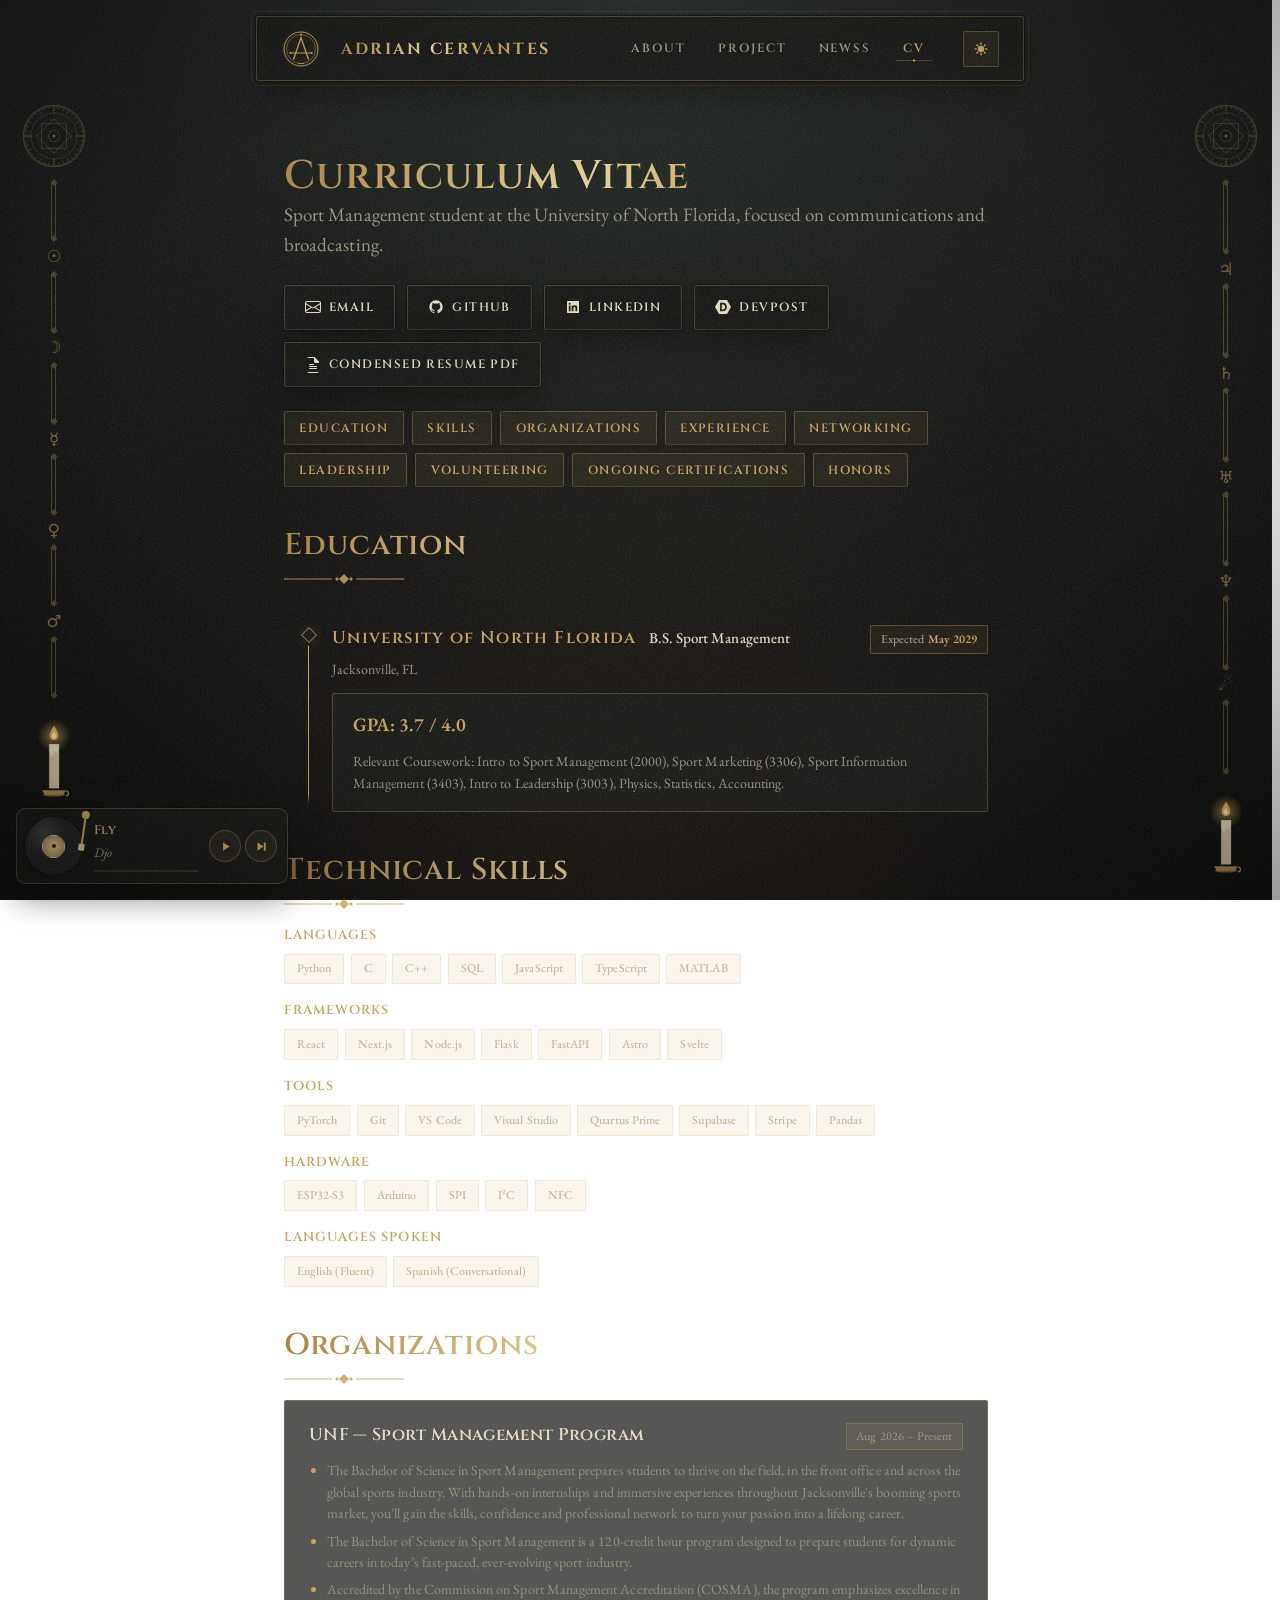
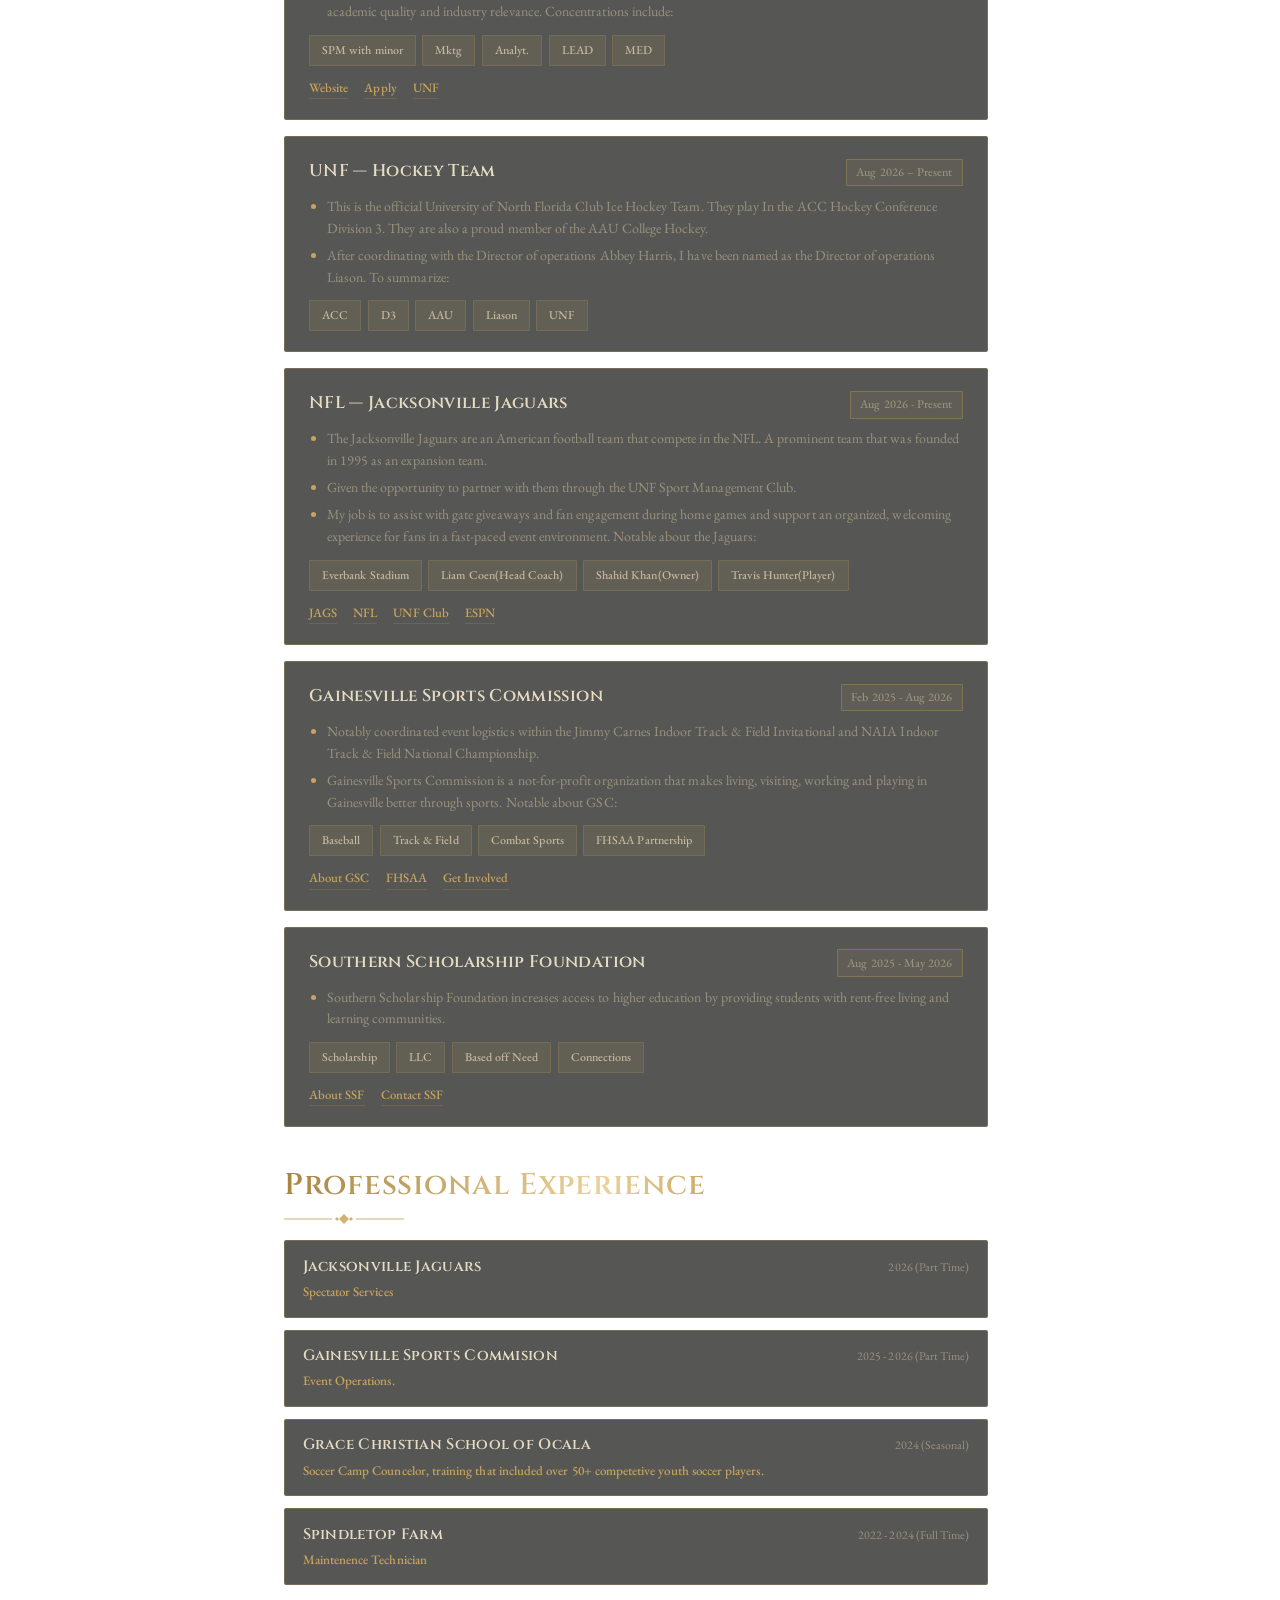
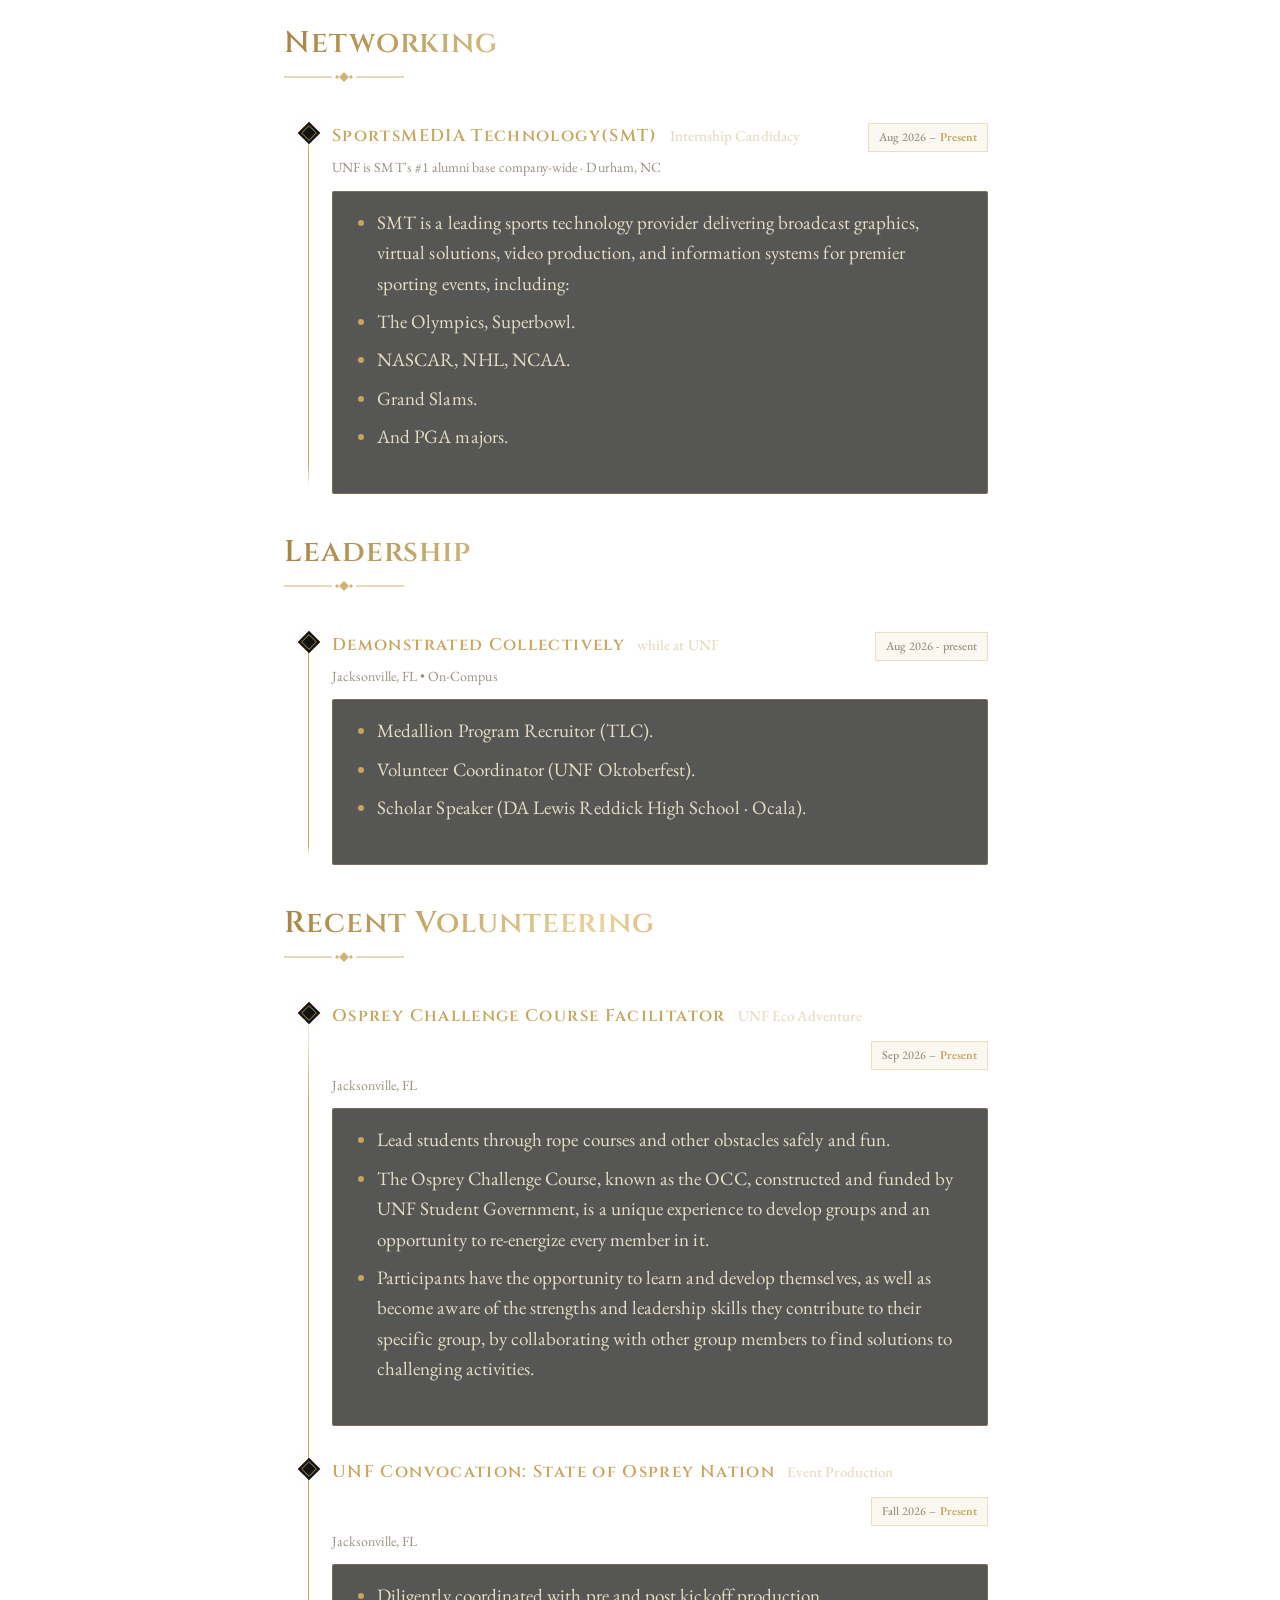
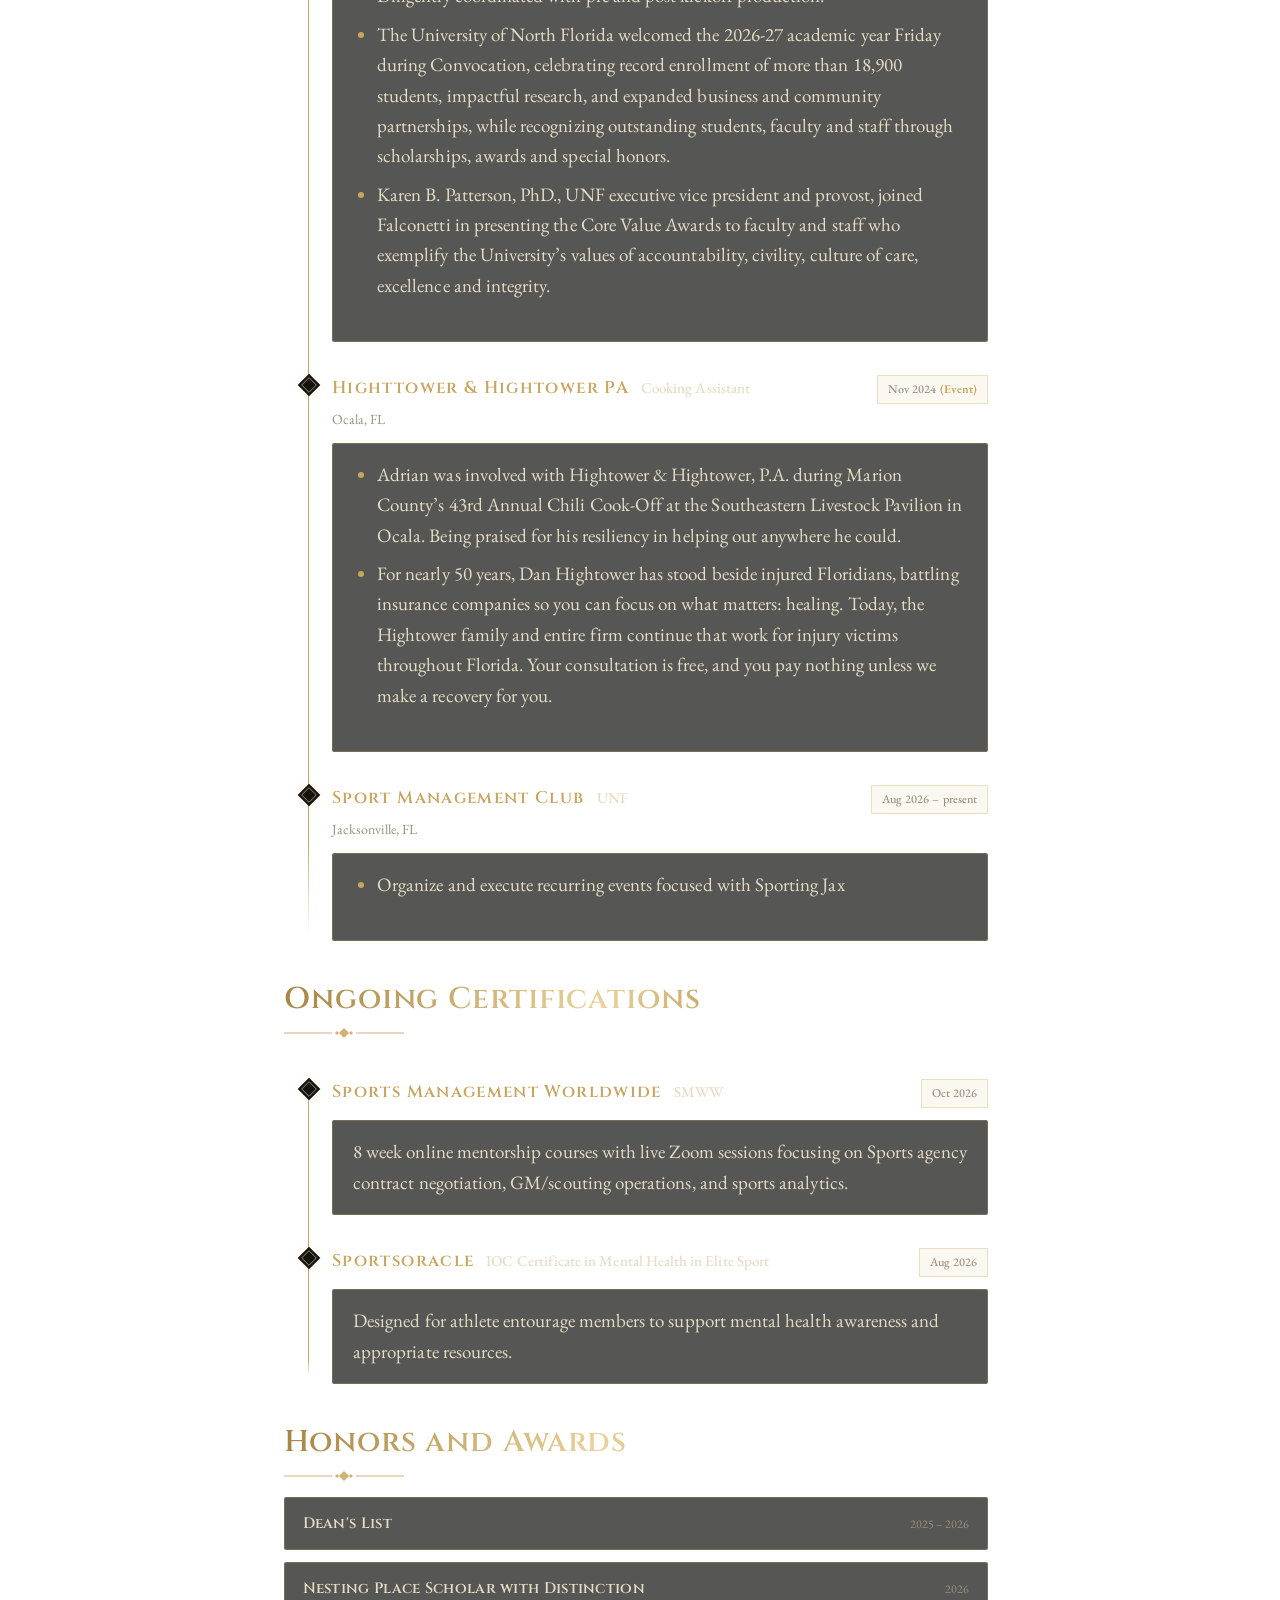
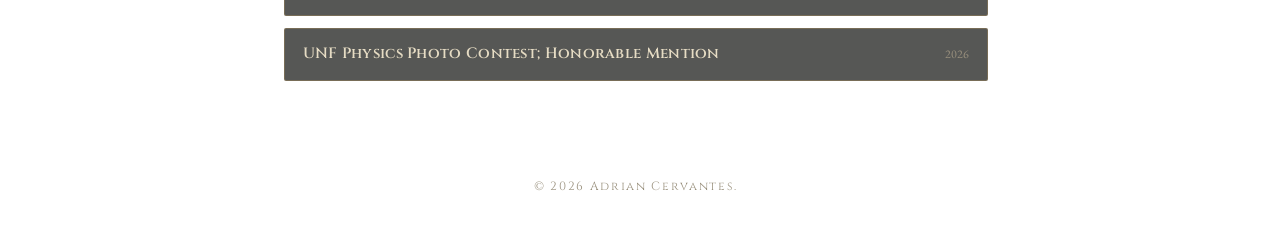
==== commit 3fb19197: "Fix navigation links in experience.html" ====
--- a/experience.html
+++ b/experience.html
@@ -52,8 +52,8 @@
             <!-- Desktop Navigation -->
             <nav class="mobile-nav-menu header-nav" id="navigation-menu">
                 <a href="index.html#about">About</a>
-                <a href="news.html">News</a>
-                <a href="projects.html">Projects</a>
+                <a href="news.html">Project</a>
+                <a href="projects.html">Newss</a>
                 <a href="experience.html" class="active">CV</a>
             </nav>
 
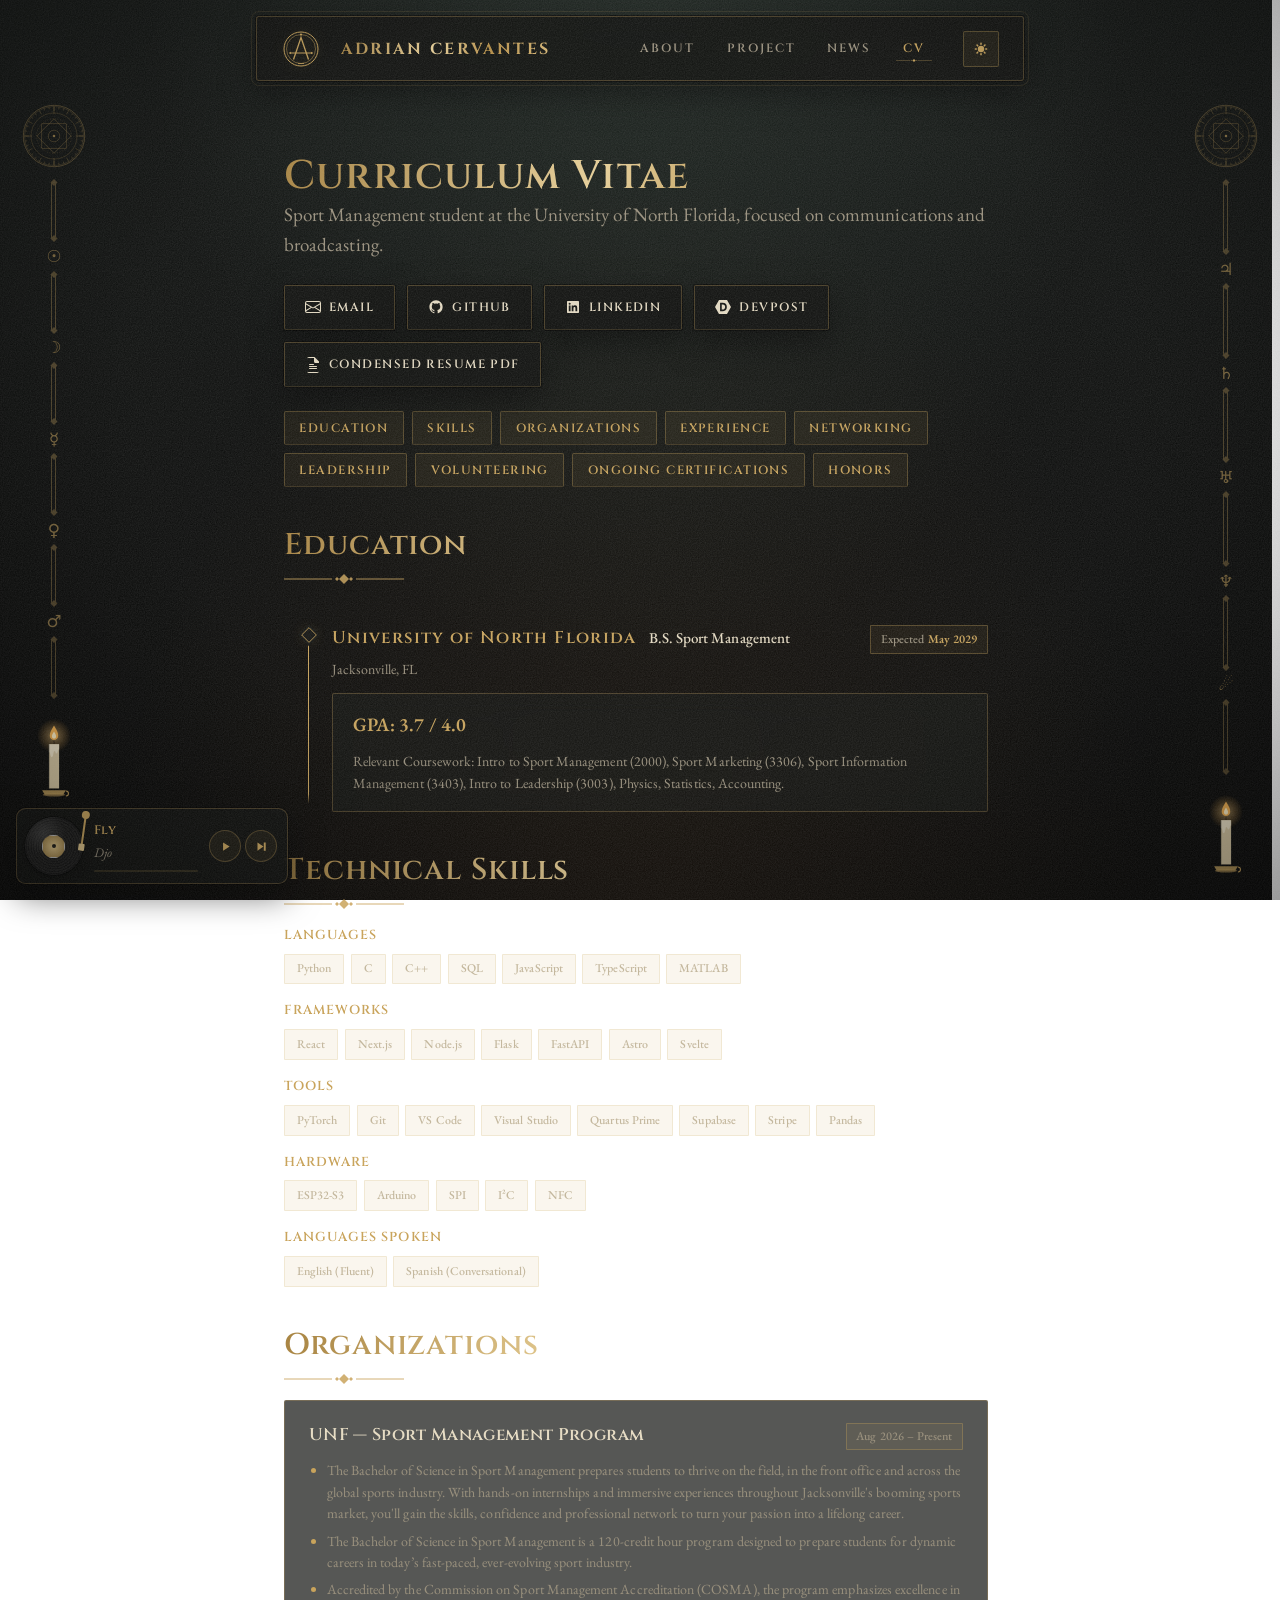
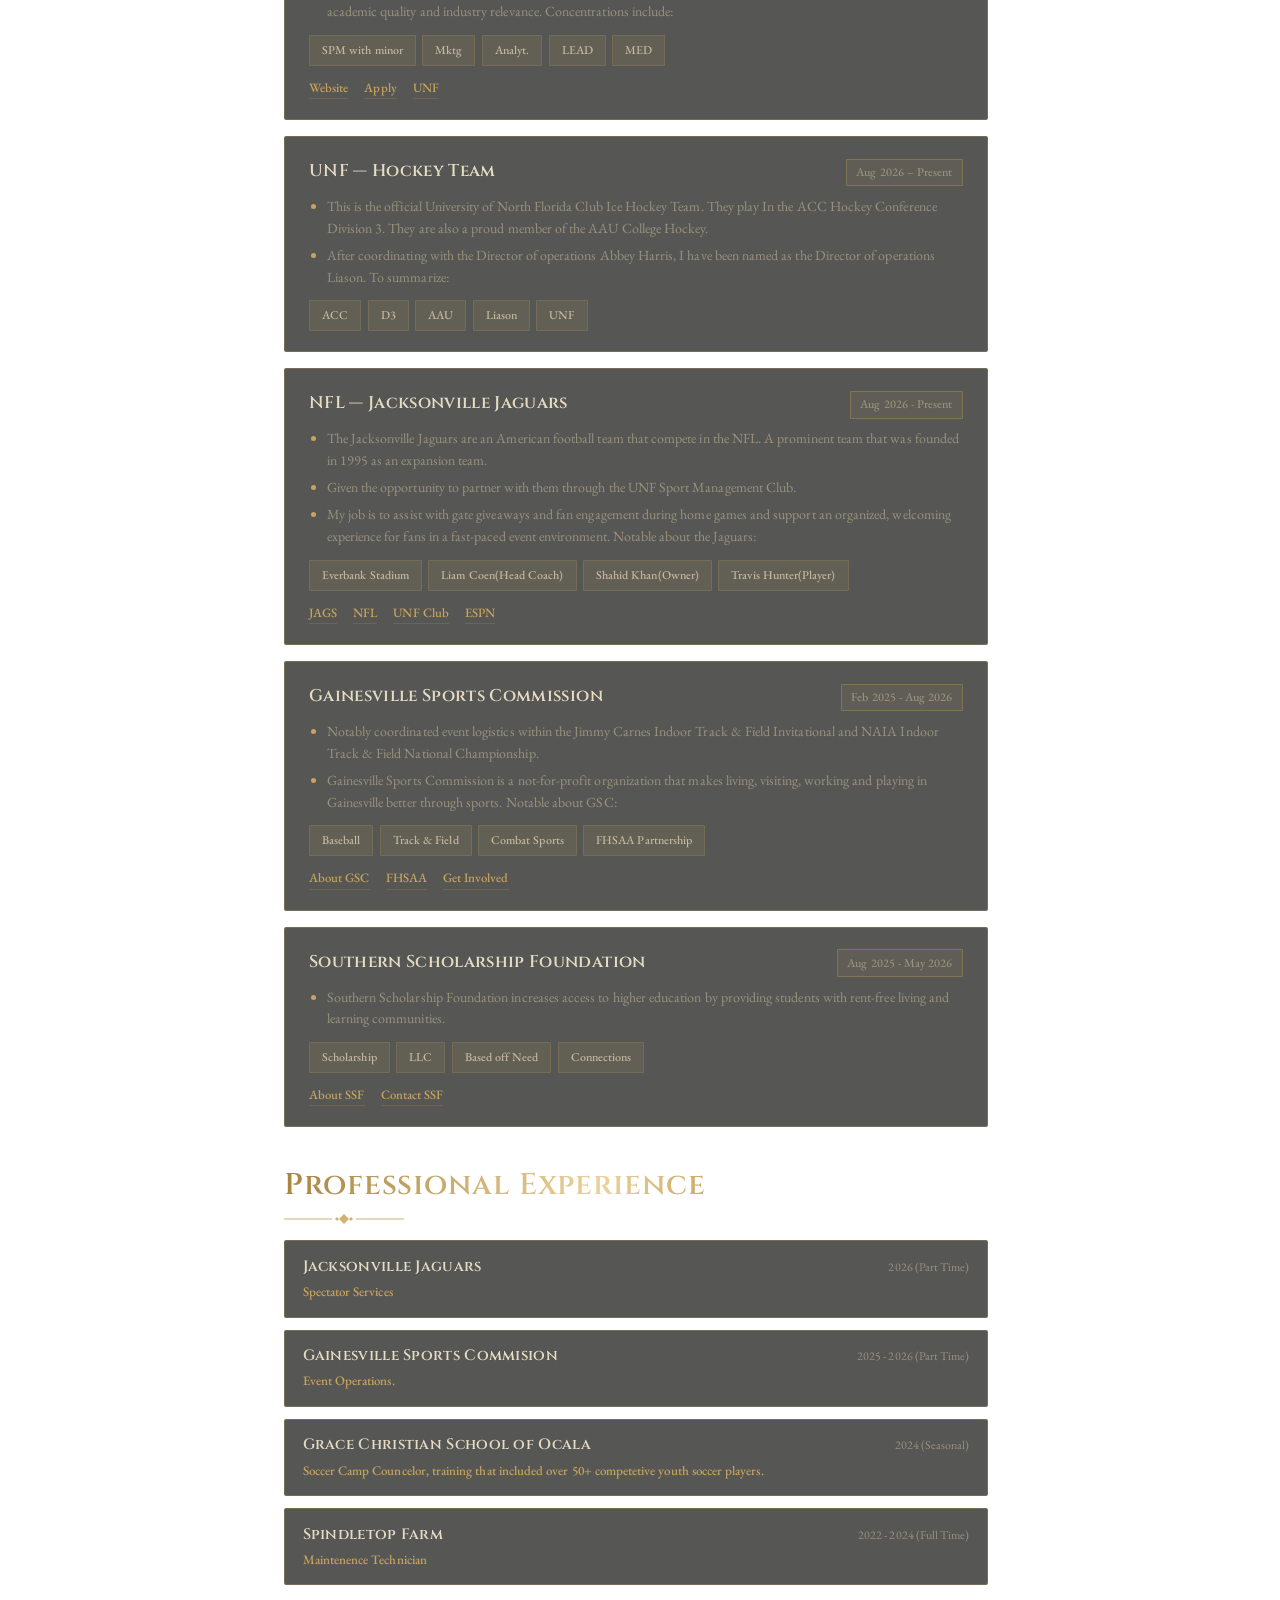
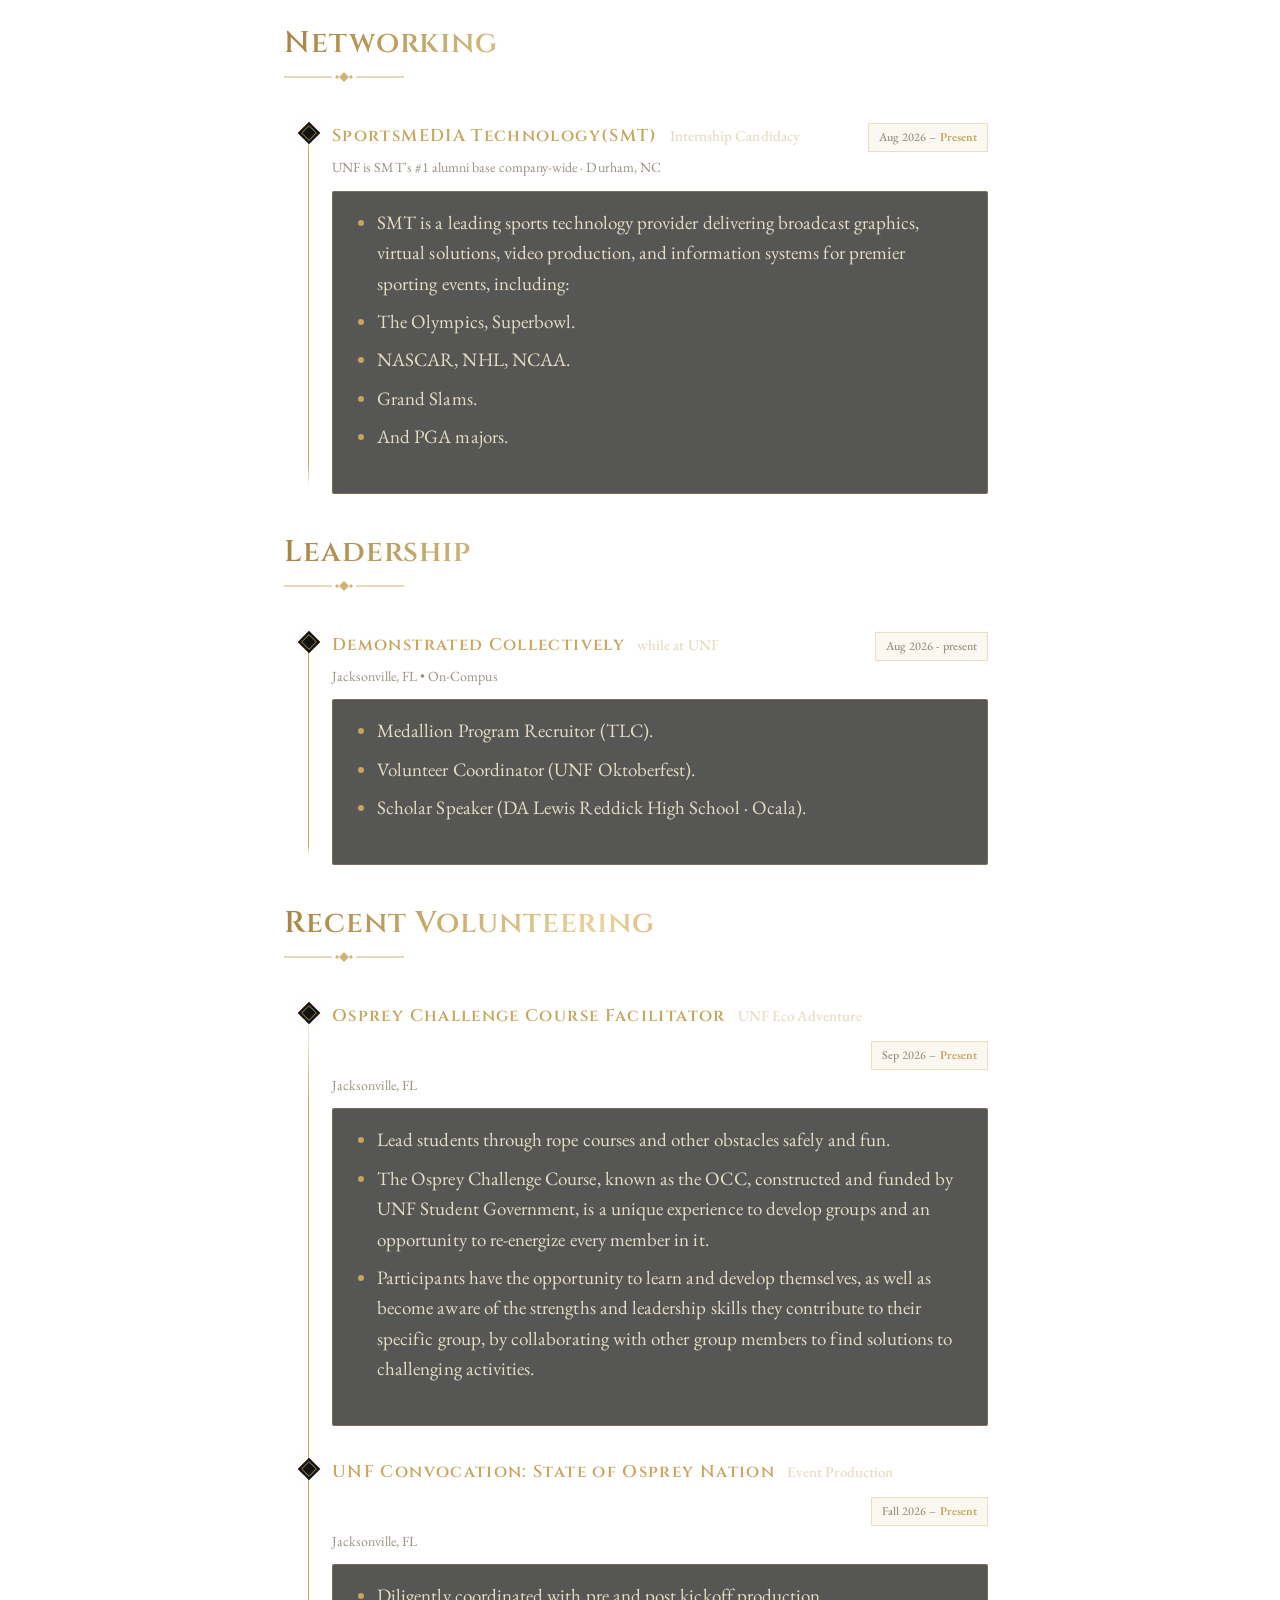
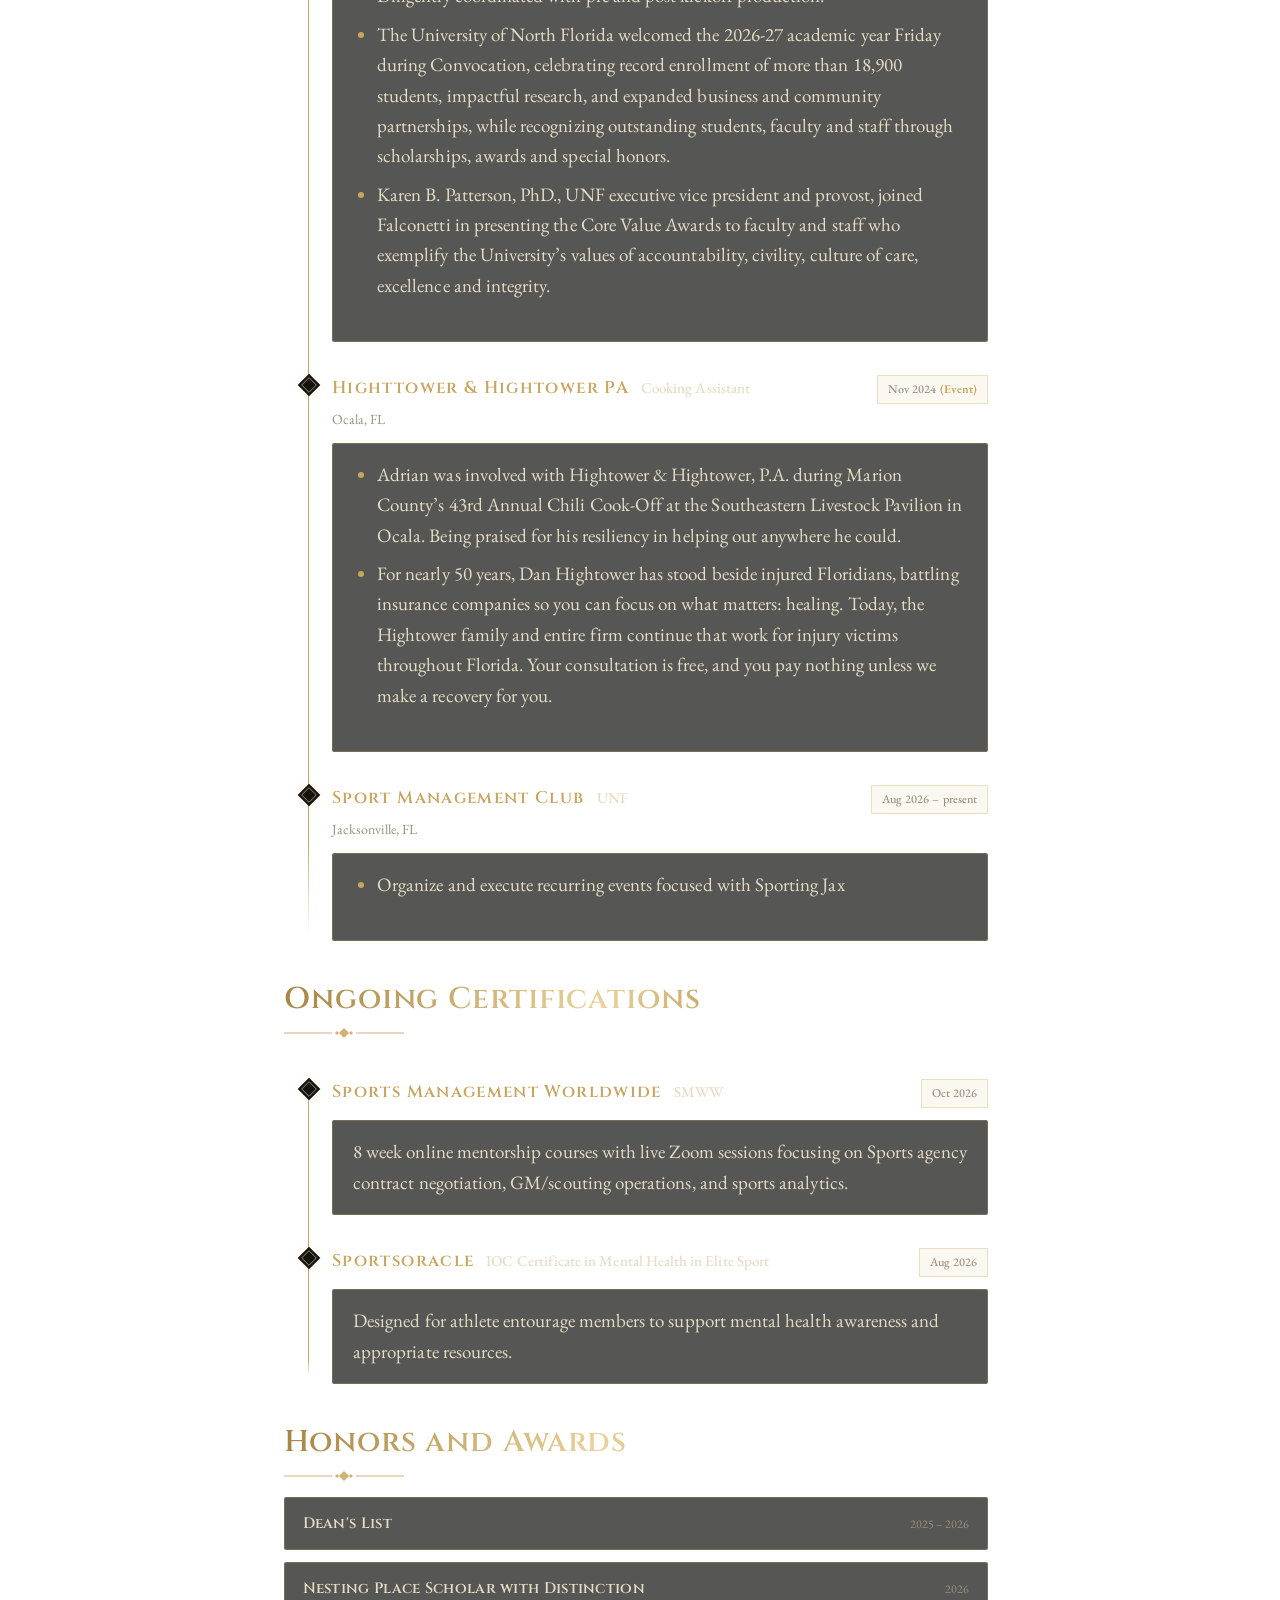
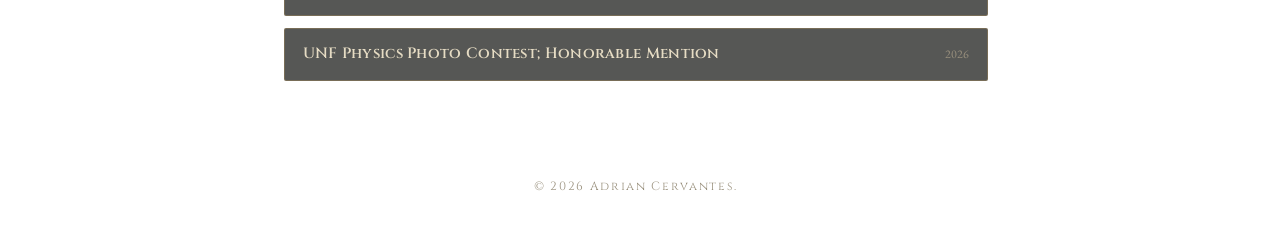
==== commit 000d5df8: "Fix typo in mobile navigation link text" ====
--- a/experience.html
+++ b/experience.html
@@ -53,7 +53,7 @@
             <nav class="mobile-nav-menu header-nav" id="navigation-menu">
                 <a href="index.html#about">About</a>
                 <a href="news.html">Project</a>
-                <a href="projects.html">Newss</a>
+                <a href="projects.html">News</a>
                 <a href="experience.html" class="active">CV</a>
             </nav>
 
--- a/styles.css
+++ b/styles.css
@@ -672,8 +672,8 @@
     right: 0;
     height: 93vh;
     background-color: #17171b;
-    background-image: linear-gradient(rgba(10, 10, 12, 0.45), rgba(10, 10, 12, 0.45)), url('venice-bg.jpg');
-    background-image: linear-gradient(rgba(10, 10, 12, 0.45), rgba(10, 10, 12, 0.45)), image-set(url('venice-bg.webp') type('image/webp') 1x, url('venice-bg.jpg') type('image/jpeg') 1x);
+    background-image: linear-gradient(rgba(10, 10, 12, 0.45), rgba(10, 10, 12, 0.45)), url('venice-color.jpg');
+    background-image: linear-gradient(rgba(10, 10, 12, 0.45), rgba(10, 10, 12, 0.45)), image-set(url('venice-color.webp') type('image/webp') 1x, url('venice-color.jpg') type('image/jpeg') 1x);
     background-size: cover;
     background-position: bottom center;
     background-repeat: no-repeat;
